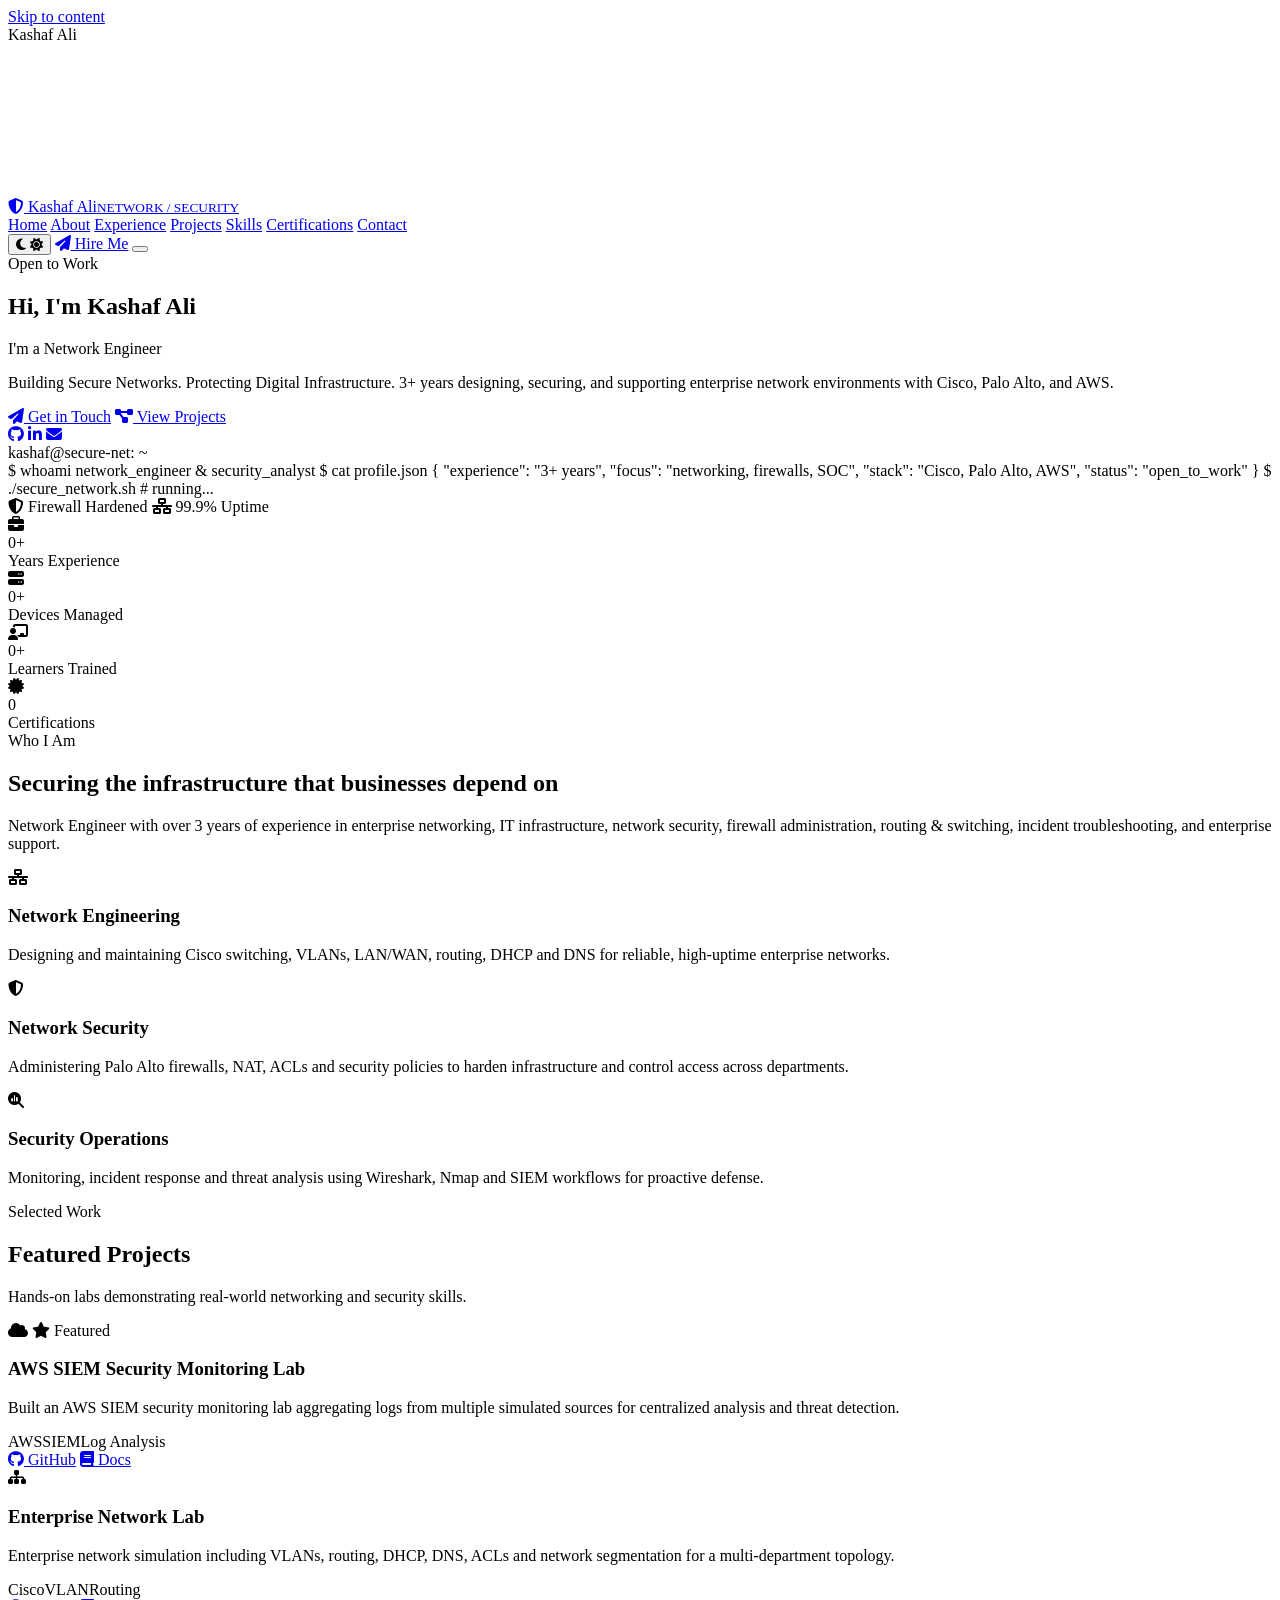
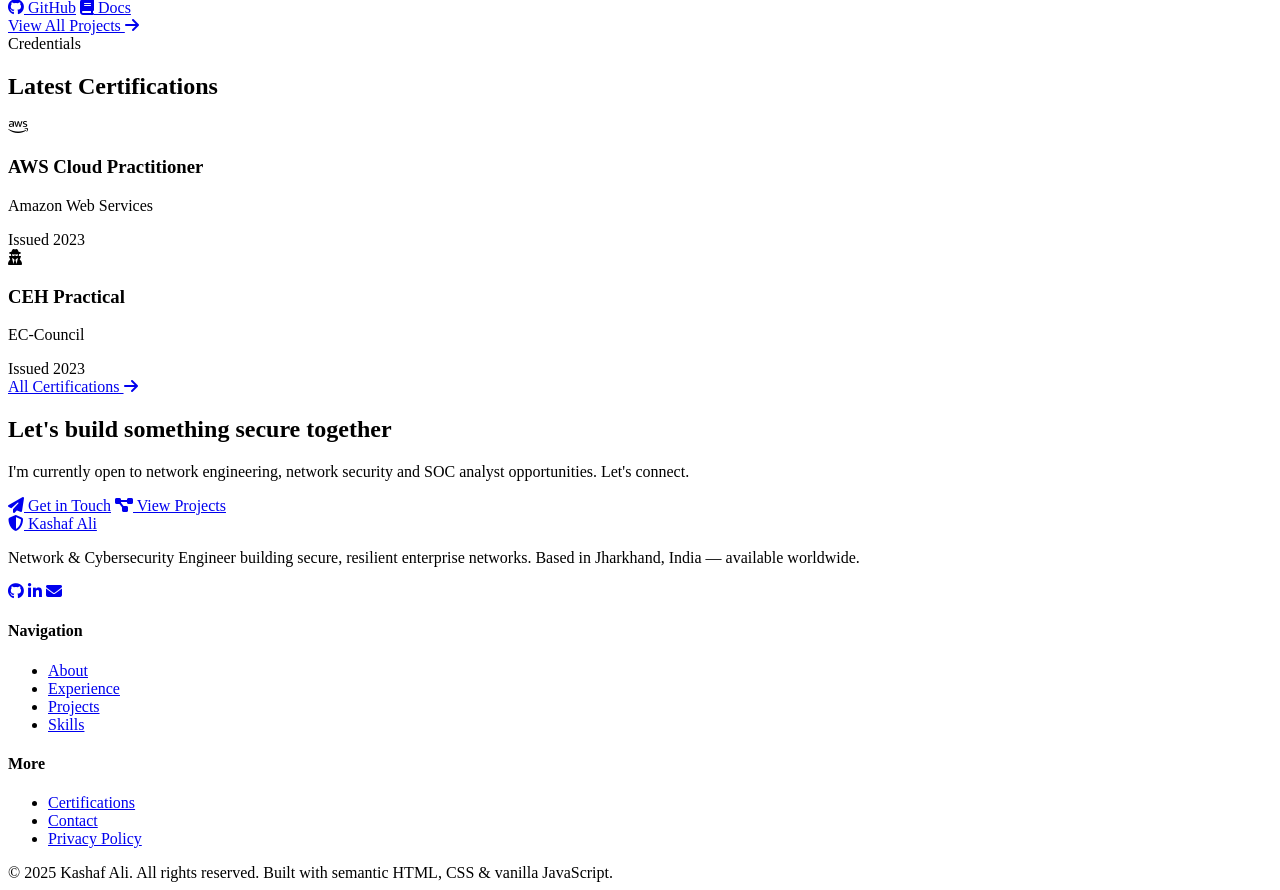
==== index.html @ b8bf10ea "Add files via upload" ====
<!DOCTYPE html>
<html lang="en" dir="ltr">
<head>
	<meta charset="UTF-8" />
	<meta name="viewport" content="width=device-width, initial-scale=1.0" />

	<!-- Primary meta -->
	<title>Kashaf Ali | Network &amp; Cybersecurity Engineer</title>
	<meta name="description" content="Kashaf Ali — Network Engineer and Cybersecurity Professional with 3+ years in enterprise networking, firewall administration, routing &amp; switching, and security operations. Open to work." />
	<meta name="keywords" content="Kashaf Ali, Network Engineer, Network Security Engineer, Cybersecurity, SOC Analyst, Cisco, Palo Alto, Firewall, Routing and Switching, VLAN, AWS, Portfolio" />
	<meta name="author" content="Kashaf Ali" />
	<meta name="robots" content="index, follow" />
	<meta name="theme-color" content="#08111f" />
	<link rel="canonical" href="https://f0rtysev3n.github.io/portfolio/index.html" />

	<!-- Open Graph -->
	<meta property="og:type" content="website" />
	<meta property="og:title" content="Kashaf Ali | Network &amp; Cybersecurity Engineer" />
	<meta property="og:description" content="Network Engineer &amp; Cybersecurity Professional — Building Secure Networks. Protecting Digital Infrastructure." />
	<meta property="og:url" content="https://f0rtysev3n.github.io/portfolio/" />
	<meta property="og:image" content="https://f0rtysev3n.github.io/portfolio/assets/images/og-cover.png" />
	<meta property="og:site_name" content="Kashaf Ali Portfolio" />

	<!-- Twitter -->
	<meta name="twitter:card" content="summary_large_image" />
	<meta name="twitter:title" content="Kashaf Ali | Network &amp; Cybersecurity Engineer" />
	<meta name="twitter:description" content="Network Engineer &amp; Cybersecurity Professional — Building Secure Networks. Protecting Digital Infrastructure." />
	<meta name="twitter:image" content="https://f0rtysev3n.github.io/portfolio/assets/images/og-cover.png" />

	<!-- Favicon -->
	<link rel="icon" type="image/svg+xml" href="assets/icons/favicon.svg" />

	<!-- Fonts -->
	<link rel="preconnect" href="https://fonts.googleapis.com" />
	<link rel="preconnect" href="https://fonts.gstatic.com" crossorigin />
	<link href="https://fonts.googleapis.com/css2?family=Poppins:wght@400;500;600;700&family=Inter:wght@400;500;600;700&family=JetBrains+Mono:wght@400;500&display=swap" rel="stylesheet" />

	<!-- Font Awesome icons -->
	<link rel="stylesheet" href="https://cdnjs.cloudflare.com/ajax/libs/font-awesome/6.5.2/css/all.min.css" integrity="sha512-SnH5WK+bZxgPHs44uWIX+LLJAJ9/2PkPKZ5QiAj6Ta86w+fsb2TkcmfRyVX3pBnMFcV7oQPJkl9QevSCWr3w==" crossorigin="anonymous" referrerpolicy="no-referrer" />

	<!-- Styles (variables first) -->
	<link rel="stylesheet" href="css/variables.css" />
	<link rel="stylesheet" href="css/style.css" />
	<link rel="stylesheet" href="css/animations.css" />
	<link rel="stylesheet" href="css/responsive.css" />

	<!-- Theme is applied early to avoid flash of incorrect theme -->
	<script src="js/theme.js"></script>

	<!-- Structured data -->
	<script type="application/ld+json">
	{
		"@context": "https://schema.org",
		"@type": "Person",
		"name": "Kashaf Ali",
		"jobTitle": "Network Engineer | Network Security | Cybersecurity Professional",
		"address": { "@type": "PostalAddress", "addressRegion": "Jharkhand", "addressCountry": "India" },
		"knowsAbout": ["Cisco", "Palo Alto Firewalls", "Routing and Switching", "Network Security", "AWS", "SOC"],
		"sameAs": ["https://github.com/f0rtysev3n", "https://www.linkedin.com/in/47Kashaf"]
	}
	</script>
</head>
<body>
	<a class="skip-link" href="#main">Skip to content</a>

	<!-- Loading animation -->
	<div class="loader" data-loader aria-hidden="true">
		<div class="loader__ring"></div>
		<span class="loader__brand">Kashaf Ali</span>
	</div>

	<!-- Background layers -->
	<canvas id="particles" aria-hidden="true"></canvas>
	<canvas id="cursor-trail" aria-hidden="true"></canvas>
	<div class="spotlight" data-spotlight aria-hidden="true"></div>

	<!-- Scroll progress -->
	<div class="scroll-progress" data-scroll-progress role="progressbar" aria-label="Page scroll progress"></div>

	<!-- ===================== NAV ===================== -->
	<header class="nav" data-nav>
		<div class="nav__inner">
			<a class="brand" href="index.html" aria-label="Kashaf Ali home">
				<span class="brand__mark"><i class="fa-solid fa-shield-halved"></i></span>
				<span>Kashaf Ali<small>NETWORK / SECURITY</small></span>
			</a>

			<nav class="nav__menu" data-nav-menu aria-label="Primary">
				<a class="nav__link" href="index.html">Home</a>
				<a class="nav__link" href="about.html">About</a>
				<a class="nav__link" href="experience.html">Experience</a>
				<a class="nav__link" href="projects.html">Projects</a>
				<a class="nav__link" href="skills.html">Skills</a>
				<a class="nav__link" href="certifications.html">Certifications</a>
				<a class="nav__link" href="contact.html">Contact</a>
			</nav>

			<div class="nav__actions">
				<button class="theme-toggle" data-theme-toggle type="button" aria-label="Toggle color theme">
					<i class="fa-solid fa-moon icon-moon" aria-hidden="true"></i>
					<i class="fa-solid fa-sun icon-sun" aria-hidden="true"></i>
				</button>
				<a class="btn btn--primary btn--sm" href="contact.html"><i class="fa-solid fa-paper-plane"></i> Hire Me</a>
				<button class="nav__toggle" data-nav-toggle type="button" aria-label="Open menu" aria-expanded="false" aria-controls="primary-menu">
					<span></span><span></span><span></span>
				</button>
			</div>
		</div>
	</header>

	<main id="main">
		<!-- ===================== HERO ===================== -->
		<section class="hero">
			<div class="container hero__grid">
				<div class="hero__content" data-reveal="right">
					<span class="status-pill"><span class="status-pill__dot"></span> Open to Work</span>
					<h1 class="hero__title">Hi, I'm <span class="gradient-text">Kashaf Ali</span></h1>
					<p class="hero__role">I'm a <span class="typed-text" data-words='["Network Engineer","Cybersecurity Professional","SOC Analyst","Network Security Engineer"]'>Network Engineer</span><span class="typed-cursor" aria-hidden="true"></span></p>
					<p class="hero__tagline">Building Secure Networks. Protecting Digital Infrastructure. 3+ years designing, securing, and supporting enterprise network environments with Cisco, Palo Alto, and AWS.</p>

					<div class="hero__cta">
						<a class="btn btn--primary btn--lg" href="contact.html"><i class="fa-solid fa-paper-plane"></i> Get in Touch</a>
						<a class="btn btn--secondary btn--lg" href="projects.html"><i class="fa-solid fa-diagram-project"></i> View Projects</a>
					</div>

					<div class="hero__socials">
						<a class="social-btn" href="https://github.com/f0rtysev3n" target="_blank" rel="noopener" aria-label="GitHub"><i class="fa-brands fa-github"></i></a>
						<a class="social-btn" href="https://www.linkedin.com/in/47Kashaf" target="_blank" rel="noopener" aria-label="LinkedIn"><i class="fa-brands fa-linkedin-in"></i></a>
						<a class="social-btn" href="mailto:K4shafali@gmail.com" aria-label="Email"><i class="fa-solid fa-envelope"></i></a>
					</div>
				</div>

				<div class="hero__visual" data-reveal="left" data-delay="2">
					<div class="terminal">
						<div class="terminal__bar">
							<span class="terminal__dot terminal__dot--r"></span>
							<span class="terminal__dot terminal__dot--y"></span>
							<span class="terminal__dot terminal__dot--g"></span>
							<span class="terminal__title">kashaf@secure-net: ~</span>
						</div>
						<div class="terminal__body">
							<span class="ln"><span class="t-prompt">$</span> <span class="t-cmd">whoami</span></span>
							<span class="ln">network_engineer &amp; security_analyst</span>
							<span class="ln"><span class="t-prompt">$</span> <span class="t-cmd">cat profile.json</span></span>
							<span class="ln">{</span>
							<span class="ln">  <span class="t-key">"experience"</span>: <span class="t-str">"3+ years"</span>,</span>
							<span class="ln">  <span class="t-key">"focus"</span>: <span class="t-str">"networking, firewalls, SOC"</span>,</span>
							<span class="ln">  <span class="t-key">"stack"</span>: <span class="t-str">"Cisco, Palo Alto, AWS"</span>,</span>
							<span class="ln">  <span class="t-key">"status"</span>: <span class="t-str">"open_to_work"</span></span>
							<span class="ln">}</span>
							<span class="ln"><span class="t-prompt">$</span> <span class="t-cmd">./secure_network.sh</span> <span class="t-com"># running...</span></span>
						</div>
					</div>
					<span class="hero__chip hero__chip--1"><i class="fa-solid fa-shield-halved"></i> Firewall Hardened</span>
					<span class="hero__chip hero__chip--2"><i class="fa-solid fa-network-wired"></i> 99.9% Uptime</span>
				</div>
			</div>
		</section>

		<!-- ===================== STATS ===================== -->
		<section class="section section--tight">
			<div class="container">
				<div class="stat-grid">
					<div class="stat-card glass" data-reveal data-delay="1">
						<div class="stat-card__icon"><i class="fa-solid fa-briefcase"></i></div>
						<div class="stat-card__value"><span data-counter data-target="3">0</span><span class="suffix">+</span></div>
						<div class="stat-card__label">Years Experience</div>
					</div>
					<div class="stat-card glass" data-reveal data-delay="2">
						<div class="stat-card__icon"><i class="fa-solid fa-server"></i></div>
						<div class="stat-card__value"><span data-counter data-target="50">0</span><span class="suffix">+</span></div>
						<div class="stat-card__label">Devices Managed</div>
					</div>
					<div class="stat-card glass" data-reveal data-delay="3">
						<div class="stat-card__icon"><i class="fa-solid fa-chalkboard-user"></i></div>
						<div class="stat-card__value"><span data-counter data-target="80">0</span><span class="suffix">+</span></div>
						<div class="stat-card__label">Learners Trained</div>
					</div>
					<div class="stat-card glass" data-reveal data-delay="4">
						<div class="stat-card__icon"><i class="fa-solid fa-certificate"></i></div>
						<div class="stat-card__value"><span data-counter data-target="2">0</span></div>
						<div class="stat-card__label">Certifications</div>
					</div>
				</div>
			</div>
		</section>

		<!-- ===================== INTRO ===================== -->
		<section class="section">
			<div class="container">
				<div class="section-head section-head--center" data-reveal>
					<span class="eyebrow">Who I Am</span>
					<h2 class="section-title">Securing the infrastructure that businesses <span class="gradient-text">depend on</span></h2>
					<p class="section-subtitle">Network Engineer with over 3 years of experience in enterprise networking, IT infrastructure, network security, firewall administration, routing &amp; switching, incident troubleshooting, and enterprise support.</p>
				</div>
				<div class="grid grid--3">
					<article class="feature-card glass" data-reveal data-delay="1">
						<div class="feature-card__icon"><i class="fa-solid fa-network-wired"></i></div>
						<h3 class="feature-card__title">Network Engineering</h3>
						<p class="feature-card__text">Designing and maintaining Cisco switching, VLANs, LAN/WAN, routing, DHCP and DNS for reliable, high-uptime enterprise networks.</p>
					</article>
					<article class="feature-card glass" data-reveal data-delay="2">
						<div class="feature-card__icon"><i class="fa-solid fa-shield-halved"></i></div>
						<h3 class="feature-card__title">Network Security</h3>
						<p class="feature-card__text">Administering Palo Alto firewalls, NAT, ACLs and security policies to harden infrastructure and control access across departments.</p>
					</article>
					<article class="feature-card glass" data-reveal data-delay="3">
						<div class="feature-card__icon"><i class="fa-solid fa-magnifying-glass-chart"></i></div>
						<h3 class="feature-card__title">Security Operations</h3>
						<p class="feature-card__text">Monitoring, incident response and threat analysis using Wireshark, Nmap and SIEM workflows for proactive defense.</p>
					</article>
				</div>
			</div>
		</section>

		<!-- ===================== FEATURED PROJECTS ===================== -->
		<section class="section">
			<div class="container">
				<div class="section-head" data-reveal>
					<span class="eyebrow">Selected Work</span>
					<h2 class="section-title">Featured Projects</h2>
					<p class="section-subtitle">Hands-on labs demonstrating real-world networking and security skills.</p>
				</div>
				<div class="grid grid--2">
					<article class="project-card glass" data-reveal data-delay="1">
						<div class="project-card__media">
							<i class="fa-solid fa-cloud"></i>
							<span class="badge badge--success badge-float"><i class="fa-solid fa-star"></i> Featured</span>
						</div>
						<div class="project-card__body">
							<h3 class="project-card__title">AWS SIEM Security Monitoring Lab</h3>
							<p class="project-card__desc">Built an AWS SIEM security monitoring lab aggregating logs from multiple simulated sources for centralized analysis and threat detection.</p>
							<div class="tag-row"><span class="tag">AWS</span><span class="tag">SIEM</span><span class="tag">Log Analysis</span></div>
							<div class="project-card__actions">
								<a class="btn btn--secondary btn--sm" href="https://github.com/f0rtysev3n" target="_blank" rel="noopener"><i class="fa-brands fa-github"></i> GitHub</a>
								<a class="btn btn--ghost btn--sm" href="projects.html"><i class="fa-solid fa-book"></i> Docs</a>
							</div>
						</div>
					</article>
					<article class="project-card glass" data-reveal data-delay="2">
						<div class="project-card__media"><i class="fa-solid fa-sitemap"></i></div>
						<div class="project-card__body">
							<h3 class="project-card__title">Enterprise Network Lab</h3>
							<p class="project-card__desc">Enterprise network simulation including VLANs, routing, DHCP, DNS, ACLs and network segmentation for a multi-department topology.</p>
							<div class="tag-row"><span class="tag">Cisco</span><span class="tag">VLAN</span><span class="tag">Routing</span></div>
							<div class="project-card__actions">
								<a class="btn btn--secondary btn--sm" href="https://github.com/f0rtysev3n" target="_blank" rel="noopener"><i class="fa-brands fa-github"></i> GitHub</a>
								<a class="btn btn--ghost btn--sm" href="projects.html"><i class="fa-solid fa-book"></i> Docs</a>
							</div>
						</div>
					</article>
				</div>
				<div class="center-actions mt-xl" data-reveal>
					<a class="btn btn--secondary" href="projects.html">View All Projects <i class="fa-solid fa-arrow-right"></i></a>
				</div>
			</div>
		</section>

		<!-- ===================== LATEST CERTIFICATIONS ===================== -->
		<section class="section">
			<div class="container">
				<div class="section-head section-head--center" data-reveal>
					<span class="eyebrow">Credentials</span>
					<h2 class="section-title">Latest Certifications</h2>
				</div>
				<div class="grid grid--2">
					<article class="cert-card glass" data-reveal data-delay="1">
						<div class="cert-card__badge"><i class="fa-brands fa-aws"></i></div>
						<h3 class="cert-card__title">AWS Cloud Practitioner</h3>
						<p class="cert-card__issuer">Amazon Web Services</p>
						<span class="cert-card__date">Issued 2023</span>
					</article>
					<article class="cert-card glass" data-reveal data-delay="2">
						<div class="cert-card__badge"><i class="fa-solid fa-user-secret"></i></div>
						<h3 class="cert-card__title">CEH Practical</h3>
						<p class="cert-card__issuer">EC-Council</p>
						<span class="cert-card__date">Issued 2023</span>
					</article>
				</div>
				<div class="center-actions mt-xl" data-reveal>
					<a class="btn btn--secondary" href="certifications.html">All Certifications <i class="fa-solid fa-arrow-right"></i></a>
				</div>
			</div>
		</section>

		<!-- ===================== CONTACT PREVIEW ===================== -->
		<section class="section">
			<div class="container">
				<div class="cta-band" data-reveal>
					<h2>Let's build something <span class="gradient-text">secure</span> together</h2>
					<p>I'm currently open to network engineering, network security and SOC analyst opportunities. Let's connect.</p>
					<div class="cta-band__actions">
						<a class="btn btn--primary btn--lg" href="contact.html"><i class="fa-solid fa-paper-plane"></i> Get in Touch</a>
						<a class="btn btn--secondary btn--lg" href="projects.html"><i class="fa-solid fa-diagram-project"></i> View Projects</a>
					</div>
				</div>
			</div>
		</section>
	</main>

	<!-- ===================== FOOTER ===================== -->
	<footer class="footer">
		<div class="container">
			<div class="footer__grid">
				<div class="footer__brand">
					<a class="brand" href="index.html">
						<span class="brand__mark"><i class="fa-solid fa-shield-halved"></i></span>
						<span>Kashaf Ali</span>
					</a>
					<p>Network &amp; Cybersecurity Engineer building secure, resilient enterprise networks. Based in Jharkhand, India — available worldwide.</p>
					<div class="footer__socials">
						<a class="social-btn" href="https://github.com/f0rtysev3n" target="_blank" rel="noopener" aria-label="GitHub"><i class="fa-brands fa-github"></i></a>
						<a class="social-btn" href="https://www.linkedin.com/in/47Kashaf" target="_blank" rel="noopener" aria-label="LinkedIn"><i class="fa-brands fa-linkedin-in"></i></a>
						<a class="social-btn" href="mailto:K4shafali@gmail.com" aria-label="Email"><i class="fa-solid fa-envelope"></i></a>
					</div>
				</div>
				<div class="footer__col">
					<h4>Navigation</h4>
					<ul>
						<li><a href="about.html">About</a></li>
						<li><a href="experience.html">Experience</a></li>
						<li><a href="projects.html">Projects</a></li>
						<li><a href="skills.html">Skills</a></li>
					</ul>
				</div>
				<div class="footer__col">
					<h4>More</h4>
					<ul>
						<li><a href="certifications.html">Certifications</a></li>
						<li><a href="contact.html">Contact</a></li>
						<li><a href="privacy.html">Privacy Policy</a></li>
						
					</ul>
				</div>
			</div>
			<div class="footer__bottom">
				<span>&copy; <span data-year>2025</span> Kashaf Ali. All rights reserved.</span>
				<span>Built with semantic HTML, CSS &amp; vanilla JavaScript.</span>
			</div>
		</div>
	</footer>

	<!-- Scripts (deferred for performance) -->
	<script src="js/particles.js" defer></script>
	<script src="js/cursor-trail.js" defer></script>
	<script src="js/typing.js" defer></script>
	<script src="js/counter.js" defer></script>
	<script src="js/scroll.js" defer></script>
	<script src="js/script.js" defer></script>
</body>
</html>
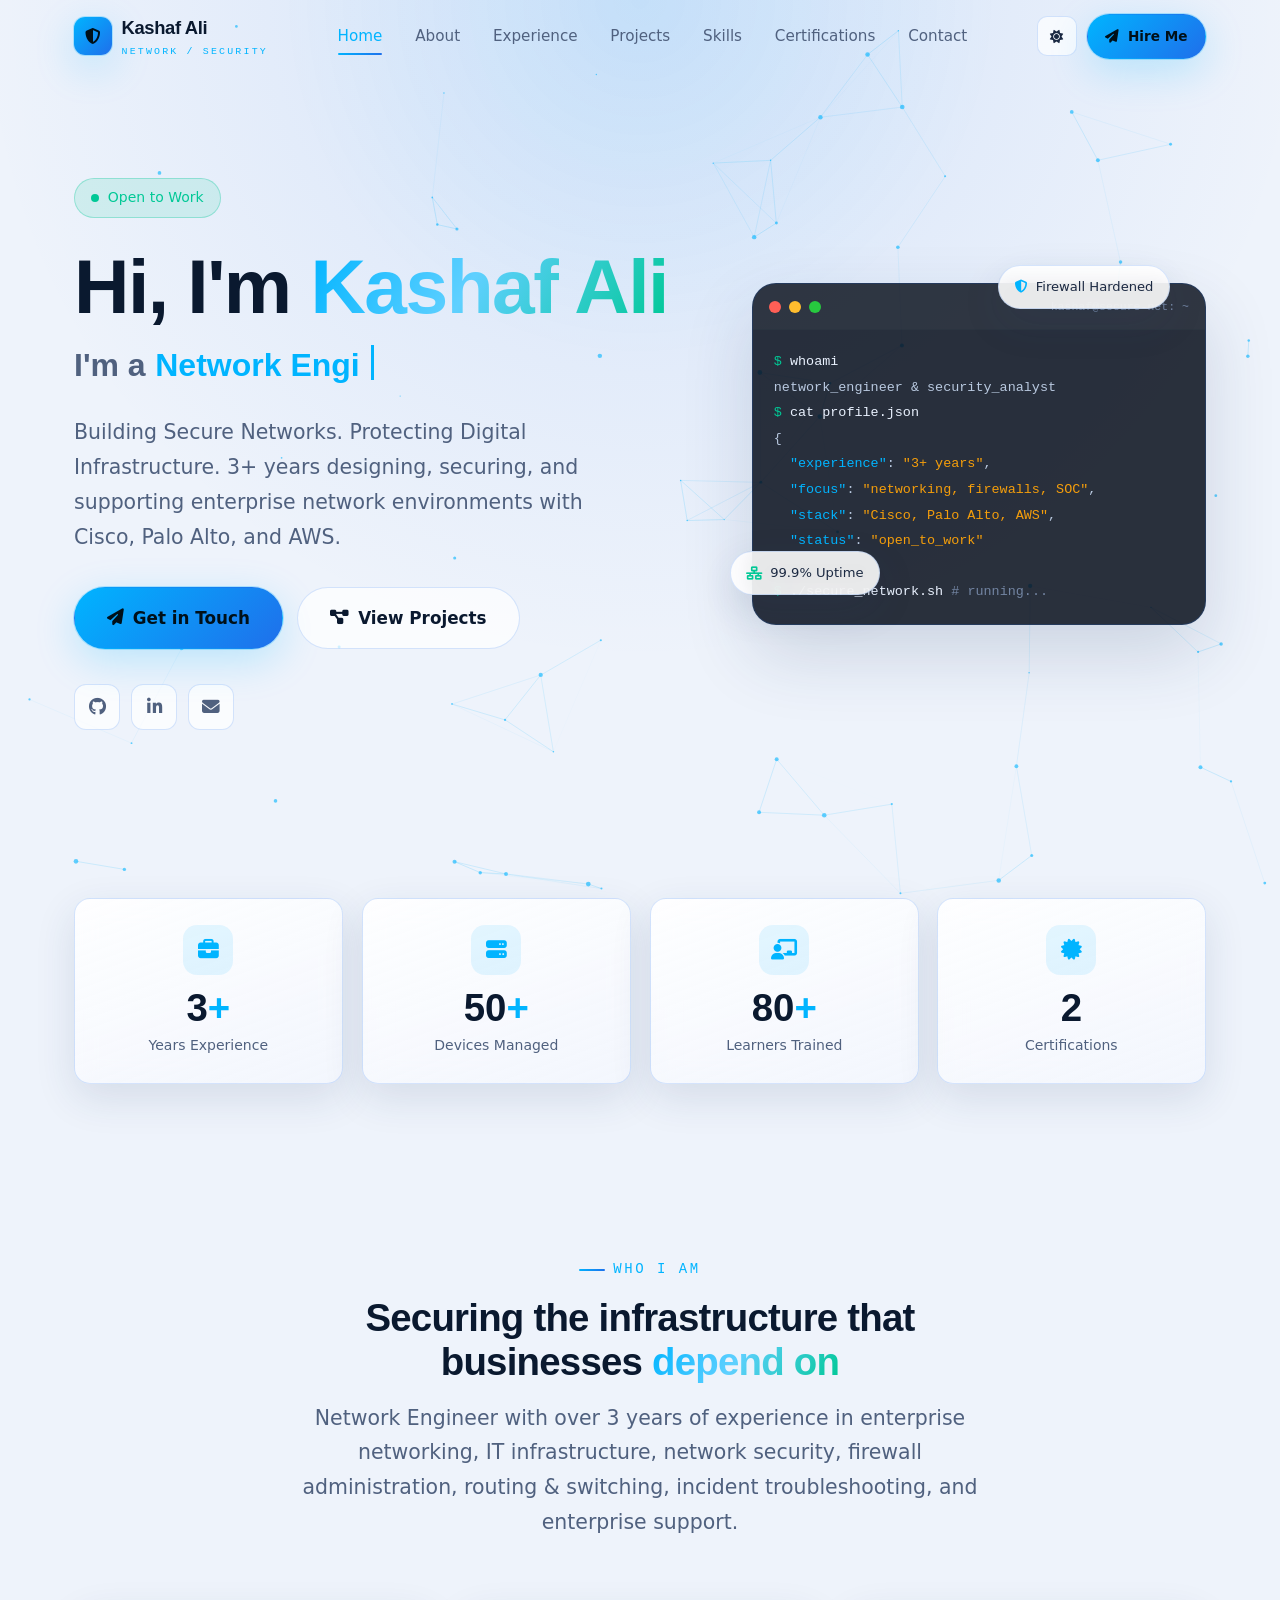
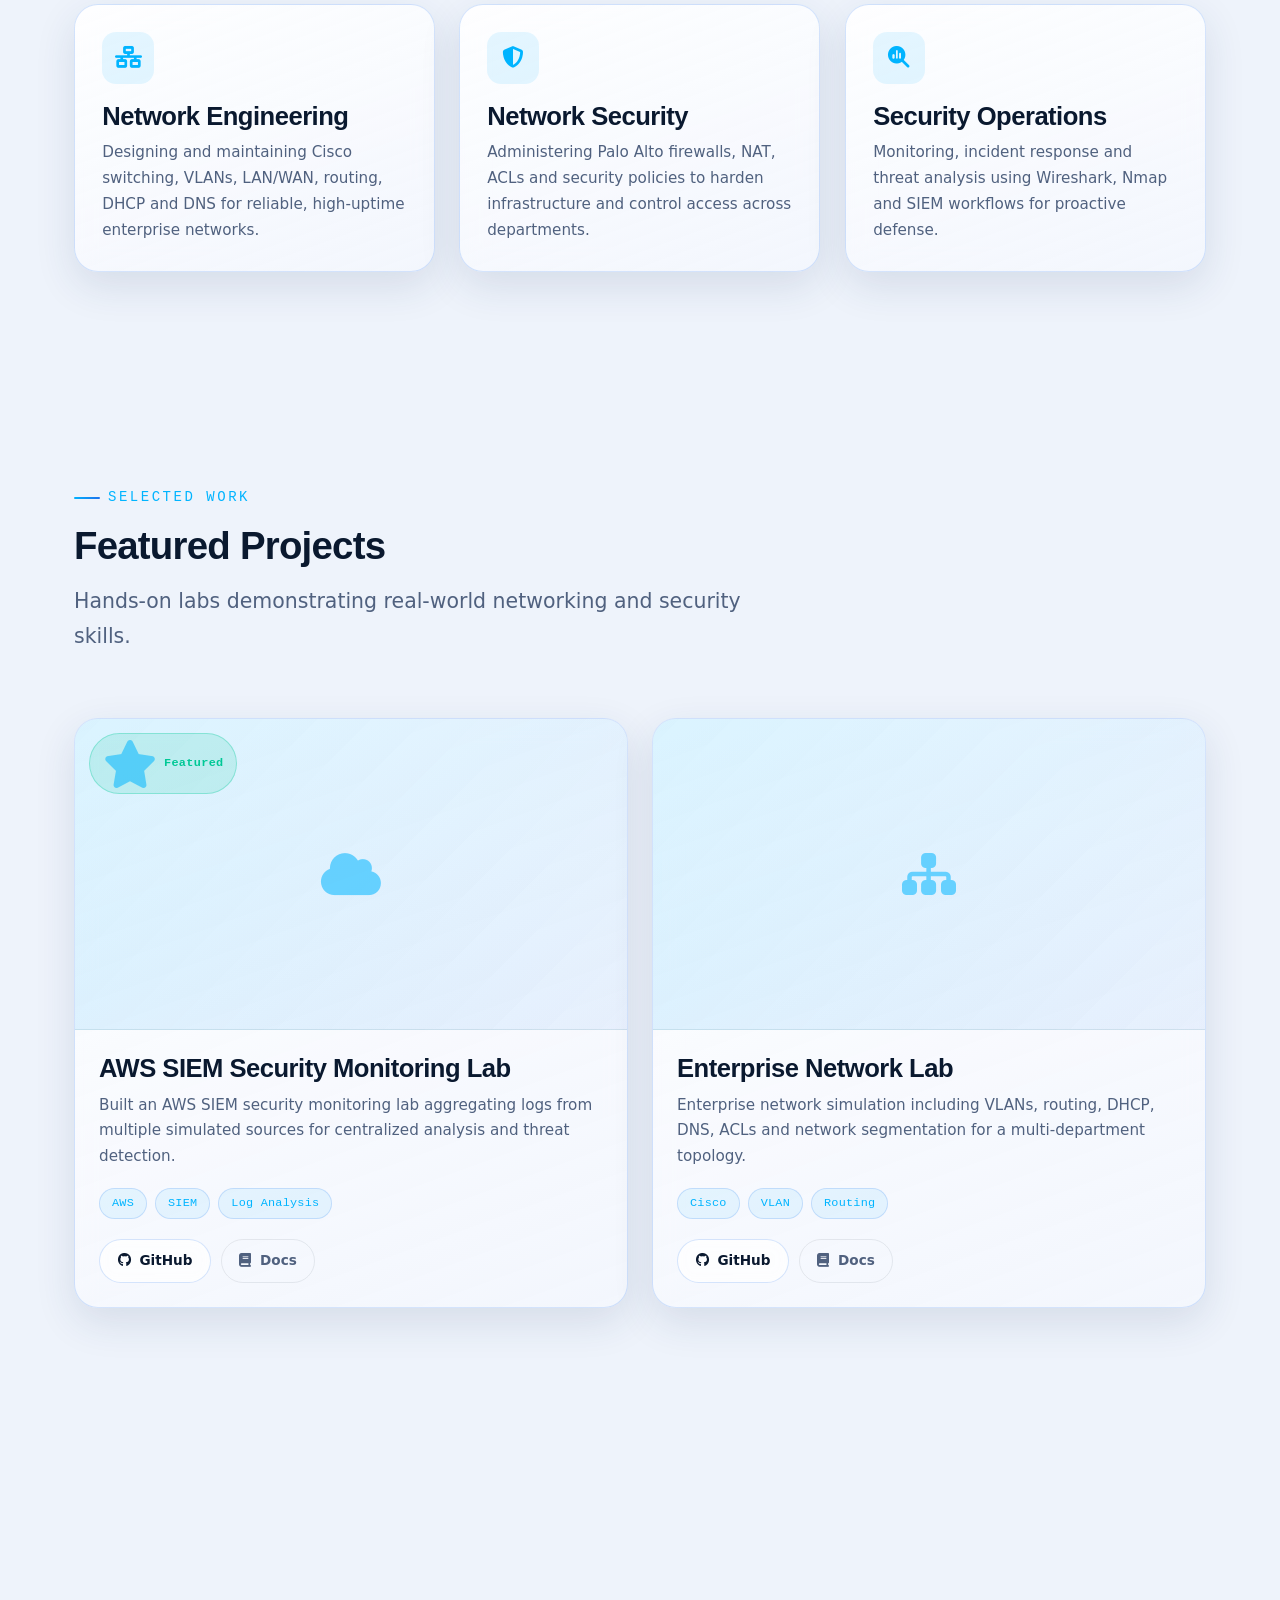
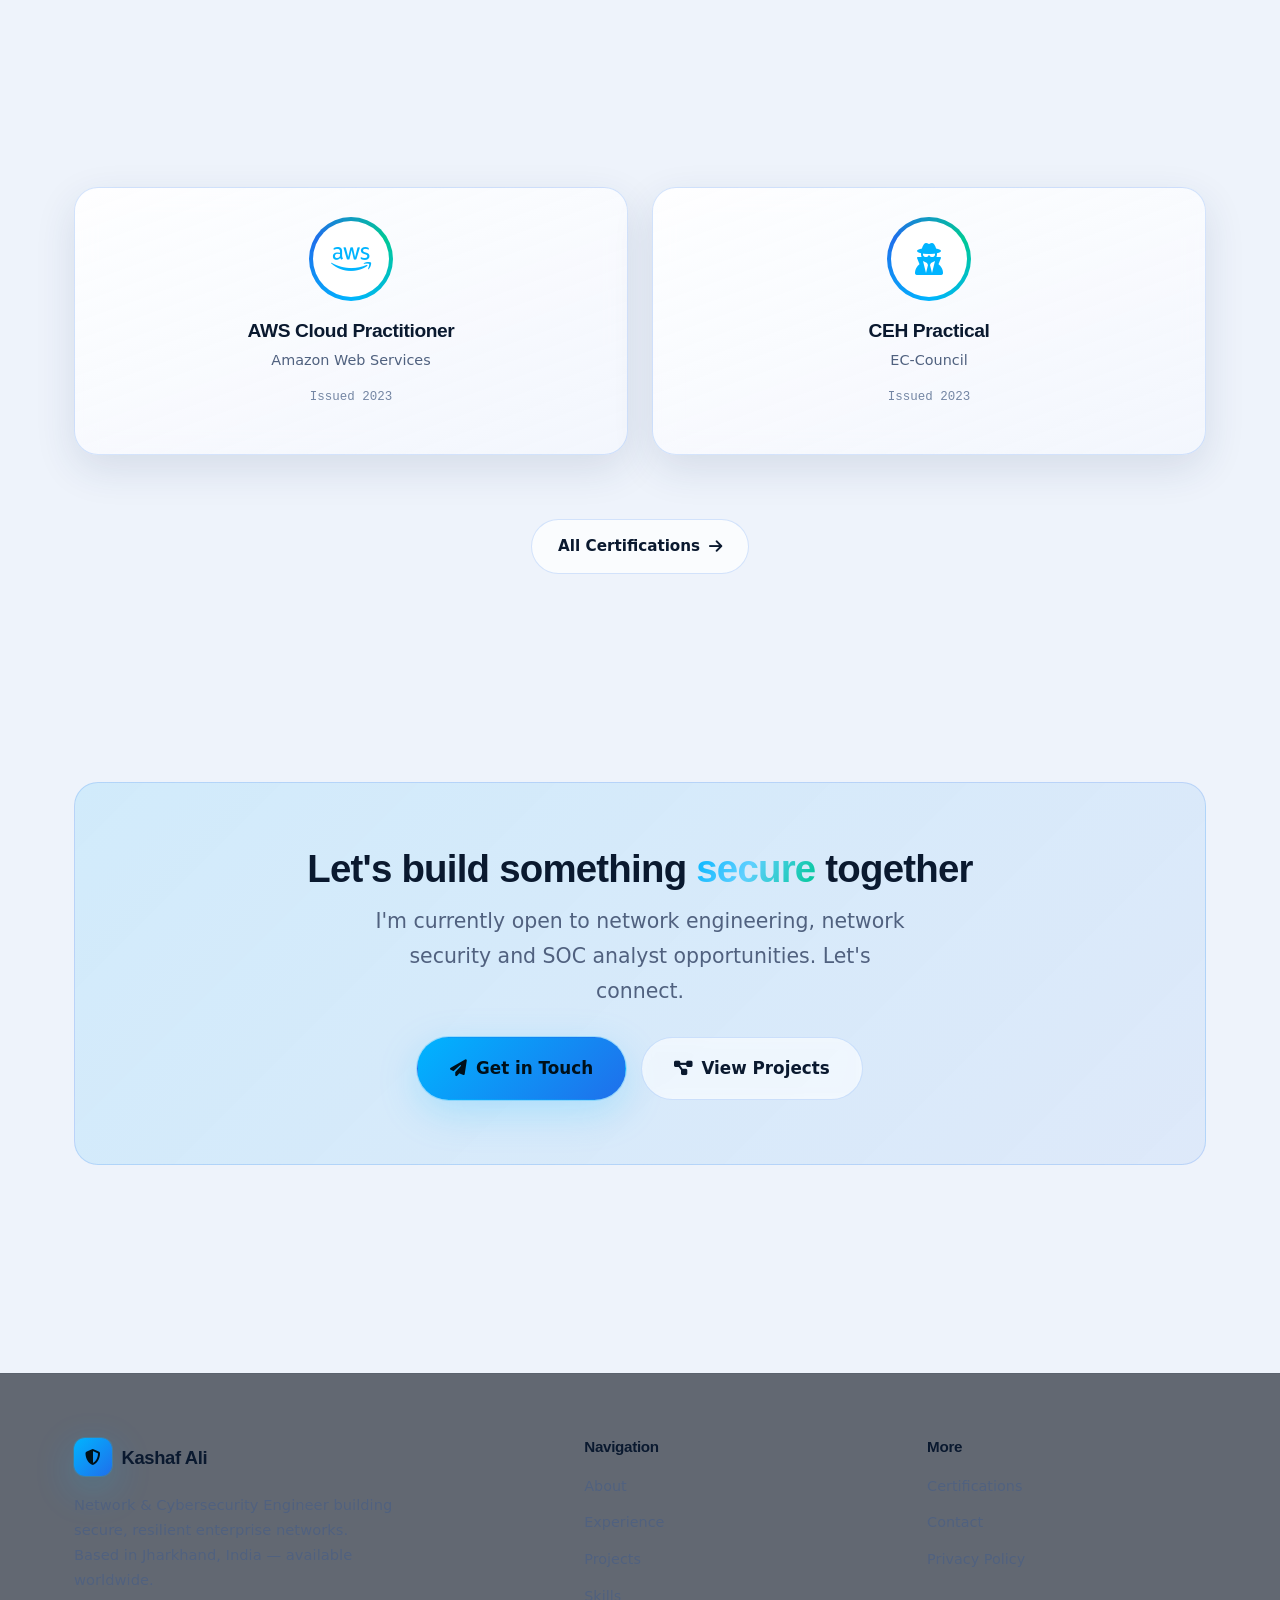
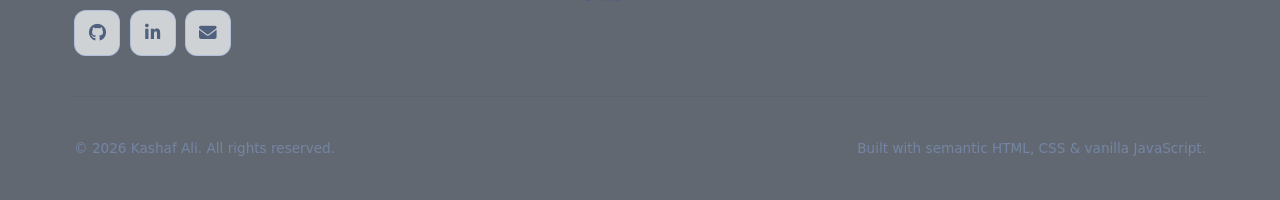
==== commit 44339094: "Add files via upload" ====
--- a/index.html
+++ b/index.html
@@ -36,7 +36,7 @@
 	<link href="https://fonts.googleapis.com/css2?family=Poppins:wght@400;500;600;700&family=Inter:wght@400;500;600;700&family=JetBrains+Mono:wght@400;500&display=swap" rel="stylesheet" />
 
 	<!-- Font Awesome icons -->
-	<link rel="stylesheet" href="https://cdnjs.cloudflare.com/ajax/libs/font-awesome/6.5.2/css/all.min.css" integrity="sha512-SnH5WK+bZxgPHs44uWIX+LLJAJ9/2PkPKZ5QiAj6Ta86w+fsb2TkcmfRyVX3pBnMFcV7oQPJkl9QevSCWr3w==" crossorigin="anonymous" referrerpolicy="no-referrer" />
+	<link rel="stylesheet" href="https://cdnjs.cloudflare.com/ajax/libs/font-awesome/6.5.2/css/all.min.css" referrerpolicy="no-referrer" />
 
 	<!-- Styles (variables first) -->
 	<link rel="stylesheet" href="css/variables.css" />
--- a/css/variables.css
+++ b/css/variables.css
@@ -0,0 +1,114 @@
+/* ============================================================
+   variables.css
+   Global design tokens: colors, typography, spacing, radius,
+   shadows, transitions and layout sizing.
+   Single source of truth for the whole portfolio theme.
+   ============================================================ */
+
+:root {
+	/* ---------- Brand color palette ---------- */
+	--color-bg: #08111f;
+	--color-bg-alt: #0a192f;
+	--color-surface: #0d1f38;
+	--color-surface-2: #112743;
+	--color-accent: #00b4ff;
+	--color-accent-2: #1f6feb;
+	--color-success: #00c896;
+	--color-warning: #f59e0b;
+	--color-danger: #ff5d6c;
+
+	/* ---------- Text colors ---------- */
+	--color-text: #e6f1ff;
+	--color-heading: #ffffff;
+	--color-muted: #8da2c0;
+	--color-faint: #5f739a;
+
+	/* ---------- Glass / borders ---------- */
+	--glass-bg: rgba(17, 39, 67, 0.55);
+	--glass-bg-strong: rgba(17, 39, 67, 0.78);
+	--glass-border: rgba(0, 180, 255, 0.16);
+	--glass-border-strong: rgba(0, 180, 255, 0.4);
+	--hairline: rgba(255, 255, 255, 0.07);
+
+	/* ---------- Gradients ---------- */
+	--gradient-accent: linear-gradient(135deg, #00b4ff 0%, #1f6feb 100%);
+	--gradient-text: linear-gradient(120deg, #00b4ff 0%, #5fd0ff 45%, #00c896 100%);
+	--gradient-surface: linear-gradient(160deg, rgba(17, 39, 67, 0.85), rgba(10, 25, 47, 0.65));
+	--gradient-glow: radial-gradient(circle at 50% 0%, rgba(0, 180, 255, 0.18), transparent 60%);
+
+	/* ---------- Typography ---------- */
+	--font-heading: "Poppins", "Segoe UI", sans-serif;
+	--font-body: "Inter", "Segoe UI", system-ui, sans-serif;
+	--font-mono: "JetBrains Mono", "Fira Code", ui-monospace, monospace;
+
+	--fw-regular: 400;
+	--fw-medium: 500;
+	--fw-semibold: 600;
+	--fw-bold: 700;
+
+	/* Fluid type scale */
+	--fs-hero: clamp(2.75rem, 6vw, 5rem);
+	--fs-h1: clamp(2.25rem, 4.5vw, 3.5rem);
+	--fs-h2: clamp(1.75rem, 3vw, 2.5rem);
+	--fs-h3: clamp(1.25rem, 2vw, 1.6rem);
+	--fs-lead: clamp(1.05rem, 1.6vw, 1.3rem);
+	--fs-body: 1rem;
+	--fs-small: 0.875rem;
+
+	/* ---------- Spacing scale ---------- */
+	--space-xs: 0.5rem;
+	--space-sm: 0.875rem;
+	--space-md: 1.5rem;
+	--space-lg: 2.5rem;
+	--space-xl: 4rem;
+	--space-2xl: 6.5rem;
+
+	/* ---------- Radius ---------- */
+	--radius-sm: 10px;
+	--radius-md: 16px;
+	--radius-lg: 24px;
+	--radius-pill: 999px;
+
+	/* ---------- Shadows / glow ---------- */
+	--shadow-sm: 0 4px 16px rgba(2, 8, 20, 0.35);
+	--shadow-md: 0 14px 40px rgba(2, 8, 20, 0.45);
+	--shadow-lg: 0 30px 70px rgba(2, 8, 20, 0.55);
+	--glow-accent: 0 0 0 1px rgba(0, 180, 255, 0.25), 0 12px 40px rgba(0, 180, 255, 0.22);
+	--glow-soft: 0 0 30px rgba(0, 180, 255, 0.15);
+
+	/* ---------- Motion ---------- */
+	--ease: cubic-bezier(0.22, 1, 0.36, 1);
+	--ease-out: cubic-bezier(0.16, 1, 0.3, 1);
+	--t-fast: 0.18s;
+	--t-base: 0.3s;
+	--t-slow: 0.6s;
+
+	/* ---------- Layout ---------- */
+	--container: 1180px;
+	--container-narrow: 820px;
+	--nav-height: 74px;
+	--z-nav: 1000;
+	--z-overlay: 1100;
+	--z-loader: 2000;
+}
+
+/* Light theme overrides (toggled via [data-theme="light"] on <html>) */
+[data-theme="light"] {
+	--color-bg: #eef3fb;
+	--color-bg-alt: #ffffff;
+	--color-surface: #ffffff;
+	--color-surface-2: #f4f7fd;
+	--color-text: #1b2942;
+	--color-heading: #0a192f;
+	--color-muted: #50617f;
+	--color-faint: #7385a3;
+	--glass-bg: rgba(255, 255, 255, 0.7);
+	--glass-bg-strong: rgba(255, 255, 255, 0.9);
+	--glass-border: rgba(31, 111, 235, 0.18);
+	--glass-border-strong: rgba(31, 111, 235, 0.4);
+	--hairline: rgba(10, 25, 47, 0.08);
+	--gradient-surface: linear-gradient(160deg, rgba(255, 255, 255, 0.9), rgba(244, 247, 253, 0.8));
+	--gradient-glow: radial-gradient(circle at 50% 0%, rgba(31, 111, 235, 0.12), transparent 60%);
+	--shadow-md: 0 14px 40px rgba(31, 56, 100, 0.12);
+	--shadow-lg: 0 30px 70px rgba(31, 56, 100, 0.16);
+}
--- a/css/style.css
+++ b/css/style.css
@@ -0,0 +1,1239 @@
+/* ============================================================
+   style.css
+   Core layout & component styling for the portfolio.
+   Depends on variables.css (load it first).
+   Sections: reset > base > layout > nav > buttons > hero >
+   sections > cards > timeline > skills > certs > contact >
+   footer > misc.
+   ============================================================ */
+
+/* ---------------- Reset & base ---------------- */
+*,
+*::before,
+*::after {
+	box-sizing: border-box;
+	margin: 0;
+	padding: 0;
+}
+
+html {
+	scroll-behavior: smooth;
+	scroll-padding-top: var(--nav-height);
+	-webkit-text-size-adjust: 100%;
+}
+
+body {
+	font-family: var(--font-body);
+	font-size: var(--fs-body);
+	font-weight: var(--fw-regular);
+	line-height: 1.7;
+	color: var(--color-text);
+	background-color: var(--color-bg);
+	background-image: var(--gradient-glow);
+	background-repeat: no-repeat;
+	background-attachment: fixed;
+	overflow-x: hidden;
+	-webkit-font-smoothing: antialiased;
+	text-rendering: optimizeLegibility;
+	transition: background-color var(--t-base) var(--ease), color var(--t-base) var(--ease);
+}
+
+h1, h2, h3, h4, h5, h6 {
+	font-family: var(--font-heading);
+	color: var(--color-heading);
+	line-height: 1.15;
+	font-weight: var(--fw-bold);
+	letter-spacing: -0.02em;
+}
+
+p {
+	color: var(--color-text);
+}
+
+a {
+	color: var(--color-accent);
+	text-decoration: none;
+	transition: color var(--t-fast) var(--ease);
+}
+
+a:hover {
+	color: #5fd0ff;
+}
+
+img {
+	max-width: 100%;
+	display: block;
+}
+
+ul {
+	list-style: none;
+}
+
+:focus-visible {
+	outline: 2px solid var(--color-accent);
+	outline-offset: 3px;
+	border-radius: 4px;
+}
+
+::selection {
+	background: rgba(0, 180, 255, 0.3);
+	color: #fff;
+}
+
+/* Custom scrollbar */
+::-webkit-scrollbar {
+	width: 10px;
+}
+::-webkit-scrollbar-track {
+	background: var(--color-bg-alt);
+}
+::-webkit-scrollbar-thumb {
+	background: linear-gradient(var(--color-accent), var(--color-accent-2));
+	border-radius: 10px;
+}
+
+/* Skip link for keyboard users */
+.skip-link {
+	position: absolute;
+	left: -999px;
+	top: 0;
+	z-index: var(--z-loader);
+	background: var(--color-accent);
+	color: #001019;
+	padding: 0.7rem 1.2rem;
+	border-radius: 0 0 var(--radius-sm) 0;
+	font-weight: var(--fw-semibold);
+}
+.skip-link:focus {
+	left: 0;
+}
+
+/* ---------------- Layout helpers ---------------- */
+.container {
+	width: 100%;
+	max-width: var(--container);
+	margin-inline: auto;
+	padding-inline: 1.5rem;
+}
+
+.section {
+	padding-block: var(--space-2xl);
+	position: relative;
+}
+
+.section--tight {
+	padding-block: var(--space-xl);
+}
+
+.section-head {
+	max-width: 680px;
+	margin-bottom: var(--space-xl);
+}
+
+.section-head--center {
+	margin-inline: auto;
+	text-align: center;
+}
+
+.eyebrow {
+	display: inline-flex;
+	align-items: center;
+	gap: 0.5rem;
+	font-family: var(--font-mono);
+	font-size: var(--fs-small);
+	letter-spacing: 0.18em;
+	text-transform: uppercase;
+	color: var(--color-accent);
+	margin-bottom: 0.9rem;
+}
+.eyebrow::before {
+	content: "";
+	width: 26px;
+	height: 2px;
+	background: var(--gradient-accent);
+	border-radius: 2px;
+}
+.section-head--center .eyebrow {
+	justify-content: center;
+}
+
+.section-title {
+	font-size: var(--fs-h2);
+	margin-bottom: 1rem;
+}
+
+.section-subtitle {
+	color: var(--color-muted);
+	font-size: var(--fs-lead);
+}
+
+.gradient-text {
+	background: var(--gradient-text);
+	-webkit-background-clip: text;
+	background-clip: text;
+	-webkit-text-fill-color: transparent;
+	color: transparent;
+}
+
+.text-muted { color: var(--color-muted); }
+.text-center { text-align: center; }
+
+/* ---------------- Loader ---------------- */
+.loader {
+	position: fixed;
+	inset: 0;
+	z-index: var(--z-loader);
+	display: grid;
+	place-items: center;
+	background: var(--color-bg);
+	transition: opacity 0.5s var(--ease), visibility 0.5s var(--ease);
+}
+.loader.is-hidden {
+	opacity: 0;
+	visibility: hidden;
+}
+.loader__ring {
+	width: 64px;
+	height: 64px;
+	border-radius: 50%;
+	border: 3px solid rgba(0, 180, 255, 0.15);
+	border-top-color: var(--color-accent);
+	animation: spin 0.9s linear infinite;
+}
+.loader__brand {
+	position: absolute;
+	margin-top: 110px;
+	font-family: var(--font-mono);
+	font-size: 0.85rem;
+	letter-spacing: 0.3em;
+	color: var(--color-muted);
+	text-transform: uppercase;
+}
+
+/* ---------------- Scroll progress ---------------- */
+.scroll-progress {
+	position: fixed;
+	top: 0;
+	left: 0;
+	height: 3px;
+	width: 0%;
+	background: var(--gradient-accent);
+	z-index: calc(var(--z-nav) + 1);
+	box-shadow: var(--glow-soft);
+}
+
+/* ---------------- Particle / spotlight background ---------------- */
+#particles {
+	position: fixed;
+	inset: 0;
+	z-index: -2;
+	pointer-events: none;
+}
+.spotlight {
+	position: fixed;
+	inset: 0;
+	z-index: -1;
+	pointer-events: none;
+	background: radial-gradient(
+		600px circle at var(--mx, 50%) var(--my, 0%),
+		rgba(0, 180, 255, 0.08),
+		transparent 60%
+	);
+	transition: background 0.2s ease;
+}
+
+/* ---------------- Navigation ---------------- */
+.nav {
+	position: fixed;
+	top: 0;
+	inset-inline: 0;
+	z-index: var(--z-nav);
+	height: var(--nav-height);
+	display: flex;
+	align-items: center;
+	transition: background var(--t-base) var(--ease), box-shadow var(--t-base) var(--ease), border-color var(--t-base) var(--ease);
+	border-bottom: 1px solid transparent;
+}
+.nav.is-scrolled {
+	background: rgba(8, 17, 31, 0.78);
+	backdrop-filter: blur(14px);
+	-webkit-backdrop-filter: blur(14px);
+	border-bottom-color: var(--hairline);
+	box-shadow: var(--shadow-sm);
+}
+[data-theme="light"] .nav.is-scrolled {
+	background: rgba(255, 255, 255, 0.8);
+}
+.nav__inner {
+	width: 100%;
+	max-width: var(--container);
+	margin-inline: auto;
+	padding-inline: 1.5rem;
+	display: flex;
+	align-items: center;
+	justify-content: space-between;
+	gap: 1rem;
+}
+.brand {
+	display: inline-flex;
+	align-items: center;
+	gap: 0.6rem;
+	font-family: var(--font-heading);
+	font-weight: var(--fw-bold);
+	font-size: 1.15rem;
+	color: var(--color-heading);
+	letter-spacing: -0.02em;
+}
+.brand__mark {
+	display: grid;
+	place-items: center;
+	width: 38px;
+	height: 38px;
+	border-radius: 11px;
+	background: var(--gradient-accent);
+	color: #001019;
+	font-weight: var(--fw-bold);
+	box-shadow: var(--glow-accent);
+}
+.brand__mark i { font-size: 1rem; }
+.brand span small {
+	display: block;
+	font-family: var(--font-mono);
+	font-size: 0.62rem;
+	letter-spacing: 0.22em;
+	color: var(--color-accent);
+	font-weight: var(--fw-medium);
+}
+
+.nav__menu {
+	display: flex;
+	align-items: center;
+	gap: 0.35rem;
+}
+.nav__link {
+	position: relative;
+	padding: 0.5rem 0.85rem;
+	color: var(--color-muted);
+	font-weight: var(--fw-medium);
+	font-size: 0.95rem;
+	border-radius: var(--radius-sm);
+	transition: color var(--t-fast) var(--ease), background var(--t-fast) var(--ease);
+}
+.nav__link:hover {
+	color: var(--color-heading);
+	background: rgba(255, 255, 255, 0.04);
+}
+.nav__link.is-active {
+	color: var(--color-accent);
+}
+.nav__link.is-active::after {
+	content: "";
+	position: absolute;
+	left: 0.85rem;
+	right: 0.85rem;
+	bottom: 2px;
+	height: 2px;
+	background: var(--gradient-accent);
+	border-radius: 2px;
+}
+.nav__actions {
+	display: flex;
+	align-items: center;
+	gap: 0.6rem;
+}
+
+.theme-toggle {
+	display: grid;
+	place-items: center;
+	width: 40px;
+	height: 40px;
+	border-radius: var(--radius-sm);
+	border: 1px solid var(--glass-border);
+	background: var(--glass-bg);
+	color: var(--color-text);
+	cursor: pointer;
+	transition: all var(--t-fast) var(--ease);
+}
+.theme-toggle:hover {
+	border-color: var(--glass-border-strong);
+	color: var(--color-accent);
+}
+.theme-toggle .icon-sun { display: none; }
+[data-theme="light"] .theme-toggle .icon-sun { display: block; }
+[data-theme="light"] .theme-toggle .icon-moon { display: none; }
+
+.nav__toggle {
+	display: none;
+	flex-direction: column;
+	justify-content: center;
+	gap: 5px;
+	width: 44px;
+	height: 44px;
+	padding: 0 10px;
+	border: 1px solid var(--glass-border);
+	border-radius: var(--radius-sm);
+	background: var(--glass-bg);
+	cursor: pointer;
+}
+.nav__toggle span {
+	display: block;
+	height: 2px;
+	width: 100%;
+	background: var(--color-text);
+	border-radius: 2px;
+	transition: transform var(--t-fast) var(--ease), opacity var(--t-fast) var(--ease);
+}
+.nav__toggle.is-open span:nth-child(1) { transform: translateY(7px) rotate(45deg); }
+.nav__toggle.is-open span:nth-child(2) { opacity: 0; }
+.nav__toggle.is-open span:nth-child(3) { transform: translateY(-7px) rotate(-45deg); }
+
+/* ---------------- Buttons ---------------- */
+.btn {
+	position: relative;
+	display: inline-flex;
+	align-items: center;
+	justify-content: center;
+	gap: 0.55rem;
+	padding: 0.85rem 1.6rem;
+	font-family: var(--font-body);
+	font-weight: var(--fw-semibold);
+	font-size: 0.95rem;
+	border-radius: var(--radius-pill);
+	border: 1px solid transparent;
+	cursor: pointer;
+	overflow: hidden;
+	transition: transform var(--t-fast) var(--ease), box-shadow var(--t-base) var(--ease), background var(--t-base) var(--ease), color var(--t-base) var(--ease), border-color var(--t-base) var(--ease);
+	white-space: nowrap;
+}
+.btn:hover { transform: translateY(-3px); }
+.btn:active { transform: translateY(-1px); }
+
+.btn--primary {
+	background: var(--gradient-accent);
+	color: #001019;
+	box-shadow: var(--glow-accent);
+}
+.btn--primary:hover {
+	box-shadow: 0 0 0 1px rgba(0, 180, 255, 0.4), 0 18px 50px rgba(0, 180, 255, 0.35);
+	color: #001019;
+}
+.btn--secondary {
+	background: var(--glass-bg);
+	color: var(--color-heading);
+	border-color: var(--glass-border);
+	backdrop-filter: blur(8px);
+}
+.btn--secondary:hover {
+	border-color: var(--glass-border-strong);
+	color: var(--color-accent);
+}
+.btn--ghost {
+	background: transparent;
+	color: var(--color-muted);
+	border-color: var(--hairline);
+}
+.btn--ghost:hover {
+	color: var(--color-heading);
+	border-color: var(--glass-border-strong);
+}
+.btn--sm { padding: 0.6rem 1.1rem; font-size: 0.85rem; }
+.btn--lg { padding: 1rem 2rem; font-size: 1.05rem; }
+.btn--block { display: flex; width: 100%; }
+
+/* Ripple element injected by script.js */
+.ripple {
+	position: absolute;
+	border-radius: 50%;
+	transform: scale(0);
+	background: rgba(255, 255, 255, 0.45);
+	animation: ripple 0.6s linear;
+	pointer-events: none;
+}
+
+/* ---------------- Glass card base ---------------- */
+.glass {
+	background: var(--gradient-surface);
+	border: 1px solid var(--glass-border);
+	border-radius: var(--radius-lg);
+	backdrop-filter: blur(14px);
+	-webkit-backdrop-filter: blur(14px);
+	box-shadow: var(--shadow-md);
+}
+
+/* ---------------- Hero ---------------- */
+.hero {
+	position: relative;
+	padding-top: calc(var(--nav-height) + var(--space-2xl));
+	padding-bottom: var(--space-2xl);
+	overflow: hidden;
+}
+.hero__grid {
+	display: grid;
+	grid-template-columns: 1.15fr 0.85fr;
+	gap: var(--space-xl);
+	align-items: center;
+}
+.status-pill {
+	display: inline-flex;
+	align-items: center;
+	gap: 0.55rem;
+	padding: 0.45rem 1rem;
+	border-radius: var(--radius-pill);
+	background: rgba(0, 200, 150, 0.12);
+	border: 1px solid rgba(0, 200, 150, 0.3);
+	color: var(--color-success);
+	font-size: var(--fs-small);
+	font-weight: var(--fw-medium);
+	margin-bottom: 1.5rem;
+}
+.status-pill__dot {
+	width: 8px;
+	height: 8px;
+	border-radius: 50%;
+	background: var(--color-success);
+	box-shadow: 0 0 0 0 rgba(0, 200, 150, 0.6);
+	animation: pulse 2s infinite;
+}
+.hero__title {
+	font-size: var(--fs-hero);
+	margin-bottom: 0.5rem;
+}
+.hero__role {
+	display: flex;
+	align-items: baseline;
+	gap: 0.6rem;
+	flex-wrap: wrap;
+	font-family: var(--font-heading);
+	font-weight: var(--fw-semibold);
+	font-size: clamp(1.3rem, 3vw, 2rem);
+	color: var(--color-muted);
+	margin-bottom: 1.4rem;
+	min-height: 1.4em;
+}
+.typed-text { color: var(--color-accent); }
+.typed-cursor {
+	display: inline-block;
+	width: 3px;
+	height: 1.1em;
+	background: var(--color-accent);
+	margin-left: 2px;
+	translate: 0 4px;
+	animation: blink 1s steps(2) infinite;
+}
+.hero__tagline {
+	font-size: var(--fs-lead);
+	color: var(--color-muted);
+	max-width: 540px;
+	margin-bottom: 2rem;
+}
+.hero__cta {
+	display: flex;
+	flex-wrap: wrap;
+	gap: 0.9rem;
+	margin-bottom: 2.2rem;
+}
+.hero__socials {
+	display: flex;
+	gap: 0.7rem;
+}
+.social-btn {
+	display: grid;
+	place-items: center;
+	width: 46px;
+	height: 46px;
+	border-radius: 12px;
+	background: var(--glass-bg);
+	border: 1px solid var(--glass-border);
+	color: var(--color-muted);
+	font-size: 1.1rem;
+	transition: all var(--t-fast) var(--ease);
+}
+.social-btn:hover {
+	color: var(--color-accent);
+	border-color: var(--glass-border-strong);
+	transform: translateY(-3px);
+	box-shadow: var(--glow-soft);
+}
+
+/* Hero visual / terminal card */
+.hero__visual {
+	position: relative;
+}
+.terminal {
+	border-radius: var(--radius-lg);
+	overflow: hidden;
+	background: rgba(6, 14, 26, 0.85);
+	border: 1px solid var(--glass-border);
+	box-shadow: var(--shadow-lg);
+	font-family: var(--font-mono);
+	font-size: 0.84rem;
+}
+.terminal__bar {
+	display: flex;
+	align-items: center;
+	gap: 0.5rem;
+	padding: 0.8rem 1rem;
+	background: rgba(255, 255, 255, 0.03);
+	border-bottom: 1px solid var(--hairline);
+}
+.terminal__dot { width: 12px; height: 12px; border-radius: 50%; }
+.terminal__dot--r { background: #ff5f56; }
+.terminal__dot--y { background: #ffbd2e; }
+.terminal__dot--g { background: #27c93f; }
+.terminal__title {
+	margin-left: auto;
+	color: var(--color-faint);
+	font-size: 0.72rem;
+}
+.terminal__body {
+	padding: 1.2rem 1.3rem;
+	line-height: 1.9;
+	color: #b9c9e0;
+}
+.terminal__body .ln { display: block; white-space: pre-wrap; }
+.t-prompt { color: var(--color-success); }
+.t-cmd { color: #eaf2ff; }
+.t-key { color: var(--color-accent); }
+.t-str { color: var(--color-warning); }
+.t-com { color: var(--color-faint); }
+
+.hero__chip {
+	position: absolute;
+	display: inline-flex;
+	align-items: center;
+	gap: 0.5rem;
+	padding: 0.6rem 0.95rem;
+	border-radius: var(--radius-pill);
+	background: var(--glass-bg-strong);
+	border: 1px solid var(--glass-border);
+	box-shadow: var(--shadow-md);
+	font-size: 0.82rem;
+	font-weight: var(--fw-medium);
+	backdrop-filter: blur(10px);
+}
+.hero__chip i { color: var(--color-accent); }
+.hero__chip--1 { top: -18px; right: 8%; animation: float 5s ease-in-out infinite; }
+.hero__chip--2 { bottom: 30px; left: -22px; animation: float 6s ease-in-out infinite 0.6s; }
+.hero__chip--2 i { color: var(--color-success); }
+
+/* ---------------- Stat cards ---------------- */
+.stat-grid {
+	display: grid;
+	grid-template-columns: repeat(4, 1fr);
+	gap: 1.2rem;
+}
+.stat-card {
+	padding: 1.6rem 1.4rem;
+	border-radius: var(--radius-md);
+	text-align: center;
+	transition: transform var(--t-base) var(--ease), border-color var(--t-base) var(--ease), box-shadow var(--t-base) var(--ease);
+}
+.stat-card:hover {
+	transform: translateY(-6px);
+	border-color: var(--glass-border-strong);
+	box-shadow: var(--glow-accent);
+}
+.stat-card__icon {
+	display: grid;
+	place-items: center;
+	width: 50px;
+	height: 50px;
+	margin: 0 auto 0.9rem;
+	border-radius: 14px;
+	background: rgba(0, 180, 255, 0.1);
+	color: var(--color-accent);
+	font-size: 1.3rem;
+}
+.stat-card__value {
+	font-family: var(--font-heading);
+	font-weight: var(--fw-bold);
+	font-size: 2.4rem;
+	line-height: 1;
+	color: var(--color-heading);
+}
+.stat-card__value .suffix { color: var(--color-accent); }
+.stat-card__label {
+	color: var(--color-muted);
+	font-size: var(--fs-small);
+	margin-top: 0.4rem;
+}
+
+/* ---------------- Generic card grid ---------------- */
+.grid {
+	display: grid;
+	gap: 1.5rem;
+}
+.grid--2 { grid-template-columns: repeat(2, 1fr); }
+.grid--3 { grid-template-columns: repeat(3, 1fr); }
+.grid--4 { grid-template-columns: repeat(4, 1fr); }
+
+/* ---------------- Project cards ---------------- */
+.project-card {
+	display: flex;
+	flex-direction: column;
+	border-radius: var(--radius-lg);
+	overflow: hidden;
+	transition: transform var(--t-base) var(--ease), border-color var(--t-base) var(--ease), box-shadow var(--t-base) var(--ease);
+}
+.project-card:hover {
+	transform: translateY(-8px);
+	border-color: var(--glass-border-strong);
+	box-shadow: var(--glow-accent);
+}
+.project-card__media {
+	position: relative;
+	aspect-ratio: 16 / 9;
+	background: linear-gradient(135deg, rgba(0, 180, 255, 0.14), rgba(31, 111, 235, 0.08));
+	display: grid;
+	place-items: center;
+	border-bottom: 1px solid var(--hairline);
+	overflow: hidden;
+}
+.project-card__media i {
+	font-size: 3rem;
+	color: rgba(0, 180, 255, 0.55);
+	transition: transform var(--t-base) var(--ease);
+}
+.project-card:hover .project-card__media i { transform: scale(1.12) rotate(-4deg); }
+.project-card__media .badge-float {
+	position: absolute;
+	top: 0.9rem;
+	left: 0.9rem;
+}
+.project-card__body {
+	padding: 1.5rem;
+	display: flex;
+	flex-direction: column;
+	flex: 1;
+}
+.project-card__title {
+	font-size: var(--fs-h3);
+	margin-bottom: 0.6rem;
+}
+.project-card__desc {
+	color: var(--color-muted);
+	font-size: 0.95rem;
+	margin-bottom: 1.1rem;
+	flex: 1;
+}
+.tag-row {
+	display: flex;
+	flex-wrap: wrap;
+	gap: 0.5rem;
+	margin-bottom: 1.2rem;
+}
+.tag {
+	padding: 0.3rem 0.75rem;
+	border-radius: var(--radius-pill);
+	background: rgba(0, 180, 255, 0.08);
+	border: 1px solid var(--glass-border);
+	color: var(--color-accent);
+	font-size: 0.74rem;
+	font-family: var(--font-mono);
+	letter-spacing: 0.02em;
+}
+.project-card__actions {
+	display: flex;
+	flex-wrap: wrap;
+	gap: 0.6rem;
+}
+
+/* ---------------- Badges ---------------- */
+.badge {
+	display: inline-flex;
+	align-items: center;
+	gap: 0.4rem;
+	padding: 0.32rem 0.8rem;
+	border-radius: var(--radius-pill);
+	font-size: 0.74rem;
+	font-weight: var(--fw-semibold);
+	font-family: var(--font-mono);
+	letter-spacing: 0.03em;
+}
+.badge--accent { background: rgba(0, 180, 255, 0.14); color: var(--color-accent); border: 1px solid var(--glass-border); }
+.badge--success { background: rgba(0, 200, 150, 0.14); color: var(--color-success); border: 1px solid rgba(0, 200, 150, 0.3); }
+.badge--warning { background: rgba(245, 158, 11, 0.14); color: var(--color-warning); border: 1px solid rgba(245, 158, 11, 0.3); }
+
+/* ---------------- Timeline ---------------- */
+.timeline {
+	position: relative;
+	max-width: 860px;
+	margin-inline: auto;
+	padding-left: 0;
+}
+.timeline::before {
+	content: "";
+	position: absolute;
+	left: 22px;
+	top: 6px;
+	bottom: 6px;
+	width: 2px;
+	background: linear-gradient(var(--color-accent), rgba(0, 180, 255, 0.05));
+}
+.timeline-item {
+	position: relative;
+	padding-left: 64px;
+	padding-bottom: 2.4rem;
+}
+.timeline-item:last-child { padding-bottom: 0; }
+.timeline-item__dot {
+	position: absolute;
+	left: 11px;
+	top: 4px;
+	width: 24px;
+	height: 24px;
+	border-radius: 50%;
+	display: grid;
+	place-items: center;
+	background: var(--color-bg-alt);
+	border: 2px solid var(--color-accent);
+	color: var(--color-accent);
+	font-size: 0.7rem;
+	box-shadow: 0 0 0 5px rgba(8, 17, 31, 0.9), var(--glow-soft);
+}
+.timeline-card {
+	padding: 1.6rem 1.7rem;
+	border-radius: var(--radius-md);
+	transition: transform var(--t-base) var(--ease), border-color var(--t-base) var(--ease), box-shadow var(--t-base) var(--ease);
+}
+.timeline-card:hover {
+	transform: translateX(6px);
+	border-color: var(--glass-border-strong);
+	box-shadow: var(--glow-accent);
+}
+.timeline-card__top {
+	display: flex;
+	flex-wrap: wrap;
+	justify-content: space-between;
+	align-items: center;
+	gap: 0.6rem;
+	margin-bottom: 0.3rem;
+}
+.timeline-card__role { font-size: var(--fs-h3); }
+.timeline-card__org {
+	color: var(--color-accent);
+	font-weight: var(--fw-semibold);
+	margin-bottom: 0.9rem;
+	display: flex;
+	align-items: center;
+	gap: 0.5rem;
+	flex-wrap: wrap;
+}
+.timeline-card__org .sep { color: var(--color-faint); }
+.timeline-card__org .loc { color: var(--color-muted); font-weight: var(--fw-regular); }
+.timeline-card ul {
+	display: grid;
+	gap: 0.55rem;
+}
+.timeline-card ul li {
+	position: relative;
+	padding-left: 1.5rem;
+	color: var(--color-muted);
+	font-size: 0.95rem;
+}
+.timeline-card ul li::before {
+	content: "\f0da";
+	font-family: "Font Awesome 6 Free";
+	font-weight: 900;
+	position: absolute;
+	left: 0;
+	top: 1px;
+	color: var(--color-accent);
+	font-size: 0.8rem;
+}
+.timeline-card__tags {
+	margin-top: 1.1rem;
+	display: flex;
+	flex-wrap: wrap;
+	gap: 0.45rem;
+}
+
+/* ---------------- Skills ---------------- */
+.skill-cat {
+	padding: 1.8rem;
+	border-radius: var(--radius-lg);
+	transition: transform var(--t-base) var(--ease), border-color var(--t-base) var(--ease), box-shadow var(--t-base) var(--ease);
+}
+.skill-cat:hover {
+	transform: translateY(-6px);
+	border-color: var(--glass-border-strong);
+	box-shadow: var(--glow-accent);
+}
+.skill-cat__head {
+	display: flex;
+	align-items: center;
+	gap: 0.9rem;
+	margin-bottom: 1.4rem;
+}
+.skill-cat__icon {
+	display: grid;
+	place-items: center;
+	width: 48px;
+	height: 48px;
+	border-radius: 13px;
+	background: var(--gradient-accent);
+	color: #001019;
+	font-size: 1.2rem;
+	box-shadow: var(--glow-soft);
+}
+.skill-cat__title { font-size: var(--fs-h3); }
+.skill-cat__count { color: var(--color-faint); font-size: var(--fs-small); }
+
+.skill-meter { margin-bottom: 1.1rem; }
+.skill-meter:last-child { margin-bottom: 0; }
+.skill-meter__top {
+	display: flex;
+	justify-content: space-between;
+	align-items: center;
+	margin-bottom: 0.45rem;
+	font-size: 0.9rem;
+}
+.skill-meter__name { color: var(--color-text); font-weight: var(--fw-medium); }
+.skill-meter__pct { color: var(--color-accent); font-family: var(--font-mono); font-size: 0.8rem; }
+.skill-meter__track {
+	height: 8px;
+	border-radius: var(--radius-pill);
+	background: rgba(255, 255, 255, 0.06);
+	overflow: hidden;
+}
+.skill-meter__fill {
+	height: 100%;
+	width: 0;
+	border-radius: var(--radius-pill);
+	background: var(--gradient-accent);
+	transition: width 1.3s var(--ease-out);
+}
+
+/* Skill chips (tag cloud) */
+.chip-cloud {
+	display: flex;
+	flex-wrap: wrap;
+	gap: 0.7rem;
+}
+.chip {
+	display: inline-flex;
+	align-items: center;
+	gap: 0.5rem;
+	padding: 0.6rem 1.05rem;
+	border-radius: var(--radius-pill);
+	background: var(--glass-bg);
+	border: 1px solid var(--glass-border);
+	color: var(--color-text);
+	font-size: 0.88rem;
+	font-weight: var(--fw-medium);
+	transition: all var(--t-fast) var(--ease);
+}
+.chip:hover {
+	color: var(--color-accent);
+	border-color: var(--glass-border-strong);
+	transform: translateY(-3px);
+	box-shadow: var(--glow-soft);
+}
+.chip i { color: var(--color-accent); }
+
+/* ---------------- Certifications ---------------- */
+.cert-card {
+	position: relative;
+	padding: 1.8rem;
+	border-radius: var(--radius-lg);
+	text-align: center;
+	transition: transform var(--t-base) var(--ease), border-color var(--t-base) var(--ease), box-shadow var(--t-base) var(--ease);
+	overflow: hidden;
+}
+.cert-card::after {
+	content: "";
+	position: absolute;
+	inset: 0;
+	background: radial-gradient(circle at 50% 0%, rgba(0, 180, 255, 0.12), transparent 60%);
+	opacity: 0;
+	transition: opacity var(--t-base) var(--ease);
+}
+.cert-card:hover { transform: translateY(-8px); border-color: var(--glass-border-strong); box-shadow: var(--glow-accent); }
+.cert-card:hover::after { opacity: 1; }
+.cert-card__badge {
+	position: relative;
+	display: grid;
+	place-items: center;
+	width: 84px;
+	height: 84px;
+	margin: 0 auto 1.2rem;
+	border-radius: 50%;
+	background: conic-gradient(from 180deg, var(--color-accent), var(--color-accent-2), var(--color-success), var(--color-accent));
+	color: #001019;
+	font-size: 2rem;
+}
+.cert-card__badge::before {
+	content: "";
+	position: absolute;
+	inset: 4px;
+	border-radius: 50%;
+	background: var(--color-surface);
+}
+.cert-card__badge i { position: relative; color: var(--color-accent); }
+.cert-card__title { font-size: 1.2rem; margin-bottom: 0.35rem; position: relative; }
+.cert-card__issuer { color: var(--color-muted); font-size: 0.9rem; position: relative; }
+.cert-card__date {
+	display: inline-block;
+	margin: 0.9rem 0 1.1rem;
+	color: var(--color-faint);
+	font-family: var(--font-mono);
+	font-size: 0.78rem;
+	position: relative;
+}
+.cert-card--placeholder { border-style: dashed; }
+.cert-card--placeholder .cert-card__badge { background: rgba(255,255,255,0.06); }
+.cert-card--placeholder .cert-card__badge::before { background: var(--color-surface); }
+.cert-card--placeholder .cert-card__badge i { color: var(--color-faint); }
+
+/* ---------------- Feature / value cards ---------------- */
+.feature-card {
+	padding: 1.7rem;
+	border-radius: var(--radius-lg);
+	transition: transform var(--t-base) var(--ease), border-color var(--t-base) var(--ease), box-shadow var(--t-base) var(--ease);
+}
+.feature-card:hover { transform: translateY(-6px); border-color: var(--glass-border-strong); box-shadow: var(--glow-accent); }
+.feature-card__icon {
+	display: grid;
+	place-items: center;
+	width: 52px;
+	height: 52px;
+	border-radius: 14px;
+	background: rgba(0, 180, 255, 0.1);
+	color: var(--color-accent);
+	font-size: 1.35rem;
+	margin-bottom: 1.1rem;
+}
+.feature-card__title { font-size: var(--fs-h3); margin-bottom: 0.55rem; }
+.feature-card__text { color: var(--color-muted); font-size: 0.95rem; }
+
+/* ---------------- About ---------------- */
+.about-grid {
+	display: grid;
+	grid-template-columns: 0.85fr 1.15fr;
+	gap: var(--space-xl);
+	align-items: start;
+}
+.profile-card {
+	position: relative;
+	padding: 1.8rem;
+	border-radius: var(--radius-lg);
+	text-align: center;
+	position: sticky;
+	top: calc(var(--nav-height) + 1.5rem);
+}
+.profile-card__avatar {
+	position: relative;
+	width: 150px;
+	height: 150px;
+	margin: 0 auto 1.3rem;
+	border-radius: 50%;
+	display: grid;
+	place-items: center;
+	background: var(--gradient-accent);
+	font-family: var(--font-heading);
+	font-weight: var(--fw-bold);
+	font-size: 3rem;
+	color: #001019;
+	box-shadow: var(--glow-accent);
+}
+.profile-card__name { font-size: 1.5rem; margin-bottom: 0.25rem; }
+.profile-card__role { color: var(--color-accent); font-size: 0.9rem; margin-bottom: 1.3rem; }
+.profile-meta { display: grid; gap: 0.8rem; text-align: left; margin-bottom: 1.4rem; }
+.profile-meta li { display: flex; align-items: center; gap: 0.8rem; color: var(--color-muted); font-size: 0.9rem; }
+.profile-meta i { color: var(--color-accent); width: 18px; text-align: center; }
+
+.prose p { color: var(--color-muted); margin-bottom: 1.1rem; }
+.prose p:last-child { margin-bottom: 0; }
+.prose strong { color: var(--color-text); font-weight: var(--fw-semibold); }
+
+/* ---------------- Contact ---------------- */
+.contact-grid {
+	display: grid;
+	grid-template-columns: 0.9fr 1.1fr;
+	gap: var(--space-xl);
+	align-items: start;
+}
+.contact-list { display: grid; gap: 1rem; margin-bottom: 1.8rem; }
+.contact-item {
+	display: flex;
+	align-items: center;
+	gap: 1rem;
+	padding: 1.1rem 1.3rem;
+	border-radius: var(--radius-md);
+	transition: transform var(--t-fast) var(--ease), border-color var(--t-fast) var(--ease);
+}
+.contact-item:hover { transform: translateX(5px); border-color: var(--glass-border-strong); }
+.contact-item__icon {
+	display: grid;
+	place-items: center;
+	width: 46px;
+	height: 46px;
+	border-radius: 12px;
+	background: rgba(0, 180, 255, 0.1);
+	color: var(--color-accent);
+	font-size: 1.1rem;
+	flex-shrink: 0;
+}
+.contact-item__label { font-size: 0.78rem; color: var(--color-faint); text-transform: uppercase; letter-spacing: 0.08em; }
+.contact-item__value { color: var(--color-text); font-weight: var(--fw-medium); }
+
+.form-card { padding: 2rem; border-radius: var(--radius-lg); }
+.field { margin-bottom: 1.2rem; }
+.field label {
+	display: block;
+	margin-bottom: 0.5rem;
+	font-size: 0.85rem;
+	font-weight: var(--fw-medium);
+	color: var(--color-text);
+}
+.field label .req { color: var(--color-accent); }
+.field input,
+.field textarea {
+	width: 100%;
+	padding: 0.85rem 1rem;
+	border-radius: var(--radius-sm);
+	border: 1px solid var(--glass-border);
+	background: rgba(8, 17, 31, 0.6);
+	color: var(--color-text);
+	font-family: var(--font-body);
+	font-size: 0.95rem;
+	transition: border-color var(--t-fast) var(--ease), box-shadow var(--t-fast) var(--ease);
+}
+.field input::placeholder,
+.field textarea::placeholder { color: var(--color-faint); }
+.field input:focus,
+.field textarea:focus {
+	outline: none;
+	border-color: var(--color-accent);
+	box-shadow: 0 0 0 3px rgba(0, 180, 255, 0.15);
+}
+.field textarea { resize: vertical; min-height: 130px; }
+.form-note { font-size: 0.82rem; color: var(--color-faint); margin-top: 0.8rem; text-align: center; }
+.form-status {
+	margin-top: 1rem;
+	padding: 0.85rem 1rem;
+	border-radius: var(--radius-sm);
+	font-size: 0.9rem;
+	display: none;
+}
+.form-status.is-visible { display: block; }
+.form-status--ok { background: rgba(0, 200, 150, 0.12); border: 1px solid rgba(0, 200, 150, 0.3); color: var(--color-success); }
+.form-status--err { background: rgba(255, 93, 108, 0.12); border: 1px solid rgba(255, 93, 108, 0.3); color: var(--color-danger); }
+
+.map-embed {
+	margin-top: 1.8rem;
+	border-radius: var(--radius-lg);
+	overflow: hidden;
+	border: 1px solid var(--glass-border);
+	height: 260px;
+	position: relative;
+	background:
+		linear-gradient(rgba(8,17,31,0.5), rgba(8,17,31,0.5)),
+		repeating-linear-gradient(0deg, transparent, transparent 28px, rgba(0,180,255,0.06) 28px, rgba(0,180,255,0.06) 29px),
+		repeating-linear-gradient(90deg, transparent, transparent 28px, rgba(0,180,255,0.06) 28px, rgba(0,180,255,0.06) 29px),
+		var(--color-surface);
+	display: grid;
+	place-items: center;
+	text-align: center;
+}
+.map-embed__pin { color: var(--color-accent); font-size: 2.4rem; animation: float 3s ease-in-out infinite; }
+.map-embed__label { color: var(--color-muted); font-size: 0.9rem; margin-top: 0.4rem; }
+
+/* ---------------- CTA band ---------------- */
+.cta-band {
+	position: relative;
+	text-align: center;
+	padding: var(--space-xl);
+	border-radius: var(--radius-lg);
+	overflow: hidden;
+	background: linear-gradient(135deg, rgba(0, 180, 255, 0.12), rgba(31, 111, 235, 0.08));
+	border: 1px solid var(--glass-border);
+}
+.cta-band h2 { font-size: var(--fs-h2); margin-bottom: 0.8rem; }
+.cta-band p { color: var(--color-muted); max-width: 540px; margin: 0 auto 1.8rem; font-size: var(--fs-lead); }
+.cta-band__actions { display: flex; gap: 0.9rem; justify-content: center; flex-wrap: wrap; }
+
+/* ---------------- Footer ---------------- */
+.footer {
+	position: relative;
+	border-top: 1px solid var(--hairline);
+	background: rgba(6, 13, 24, 0.6);
+	padding-block: var(--space-xl) var(--space-lg);
+	margin-top: var(--space-2xl);
+}
+.footer__grid {
+	display: grid;
+	grid-template-columns: 1.6fr 1fr 1fr;
+	gap: var(--space-xl);
+	margin-bottom: var(--space-lg);
+}
+.footer__brand p { color: var(--color-muted); font-size: 0.92rem; max-width: 320px; margin-top: 1rem; }
+.footer__col h4 { font-size: 0.95rem; margin-bottom: 1rem; color: var(--color-heading); }
+.footer__col ul { display: grid; gap: 0.6rem; }
+.footer__col a { color: var(--color-muted); font-size: 0.9rem; }
+.footer__col a:hover { color: var(--color-accent); }
+.footer__socials { display: flex; gap: 0.6rem; margin-top: 1.1rem; }
+.footer__bottom {
+	display: flex;
+	justify-content: space-between;
+	align-items: center;
+	flex-wrap: wrap;
+	gap: 0.8rem;
+	padding-top: var(--space-lg);
+	border-top: 1px solid var(--hairline);
+	color: var(--color-faint);
+	font-size: 0.85rem;
+}
+.footer__bottom a { color: var(--color-muted); }
+
+/* ---------------- Page hero (inner pages) ---------------- */
+.page-hero {
+	position: relative;
+	padding-top: calc(var(--nav-height) + var(--space-xl));
+	padding-bottom: var(--space-lg);
+	text-align: center;
+}
+.page-hero h1 { font-size: var(--fs-h1); margin-bottom: 0.8rem; }
+.page-hero p { color: var(--color-muted); font-size: var(--fs-lead); max-width: 620px; margin-inline: auto; }
+.breadcrumb {
+	display: inline-flex;
+	align-items: center;
+	gap: 0.5rem;
+	font-size: 0.82rem;
+	color: var(--color-faint);
+	margin-bottom: 1rem;
+	font-family: var(--font-mono);
+}
+.breadcrumb a { color: var(--color-muted); }
+.breadcrumb i { font-size: 0.6rem; }
+
+/* ---------------- 404 ---------------- */
+.error-wrap {
+	min-height: 100vh;
+	display: grid;
+	place-items: center;
+	text-align: center;
+	padding: var(--space-xl) 1.5rem;
+}
+.error-code {
+	font-family: var(--font-heading);
+	font-weight: var(--fw-bold);
+	font-size: clamp(6rem, 22vw, 13rem);
+	line-height: 1;
+	margin-bottom: 0.5rem;
+}
+
+/* ---------------- Utility ---------------- */
+.mt-lg { margin-top: var(--space-lg); }
+.mt-xl { margin-top: var(--space-xl); }
+.center-actions { display: flex; gap: 0.9rem; justify-content: center; flex-wrap: wrap; }
+
+/* ---------------- Neon cursor trail (overlay) ---------------- */
+#cursor-trail {
+	position: fixed;
+	inset: 0;
+	width: 100%;
+	height: 100%;
+	z-index: 9998;
+	pointer-events: none;
+}
--- a/css/animations.css
+++ b/css/animations.css
@@ -0,0 +1,104 @@
+/* ============================================================
+   animations.css
+   Keyframes + scroll-reveal (AOS-style) utility classes.
+   Reveal classes start hidden and transition in when the
+   element gains the .is-visible class (added by js/scroll.js).
+   Honors prefers-reduced-motion.
+   ============================================================ */
+
+/* ---------------- Keyframes ---------------- */
+@keyframes spin {
+	to { transform: rotate(360deg); }
+}
+
+@keyframes blink {
+	0%, 100% { opacity: 1; }
+	50% { opacity: 0; }
+}
+
+@keyframes pulse {
+	0% { box-shadow: 0 0 0 0 rgba(0, 200, 150, 0.6); }
+	70% { box-shadow: 0 0 0 10px rgba(0, 200, 150, 0); }
+	100% { box-shadow: 0 0 0 0 rgba(0, 200, 150, 0); }
+}
+
+@keyframes float {
+	0%, 100% { transform: translateY(0); }
+	50% { transform: translateY(-12px); }
+}
+
+@keyframes ripple {
+	to { transform: scale(4); opacity: 0; }
+}
+
+@keyframes fadeInUp {
+	from { opacity: 0; transform: translateY(30px); }
+	to { opacity: 1; transform: translateY(0); }
+}
+
+@keyframes shimmer {
+	0% { background-position: -480px 0; }
+	100% { background-position: 480px 0; }
+}
+
+@keyframes gridmove {
+	0% { background-position: 0 0; }
+	100% { background-position: 50px 50px; }
+}
+
+/* ---------------- Scroll reveal utilities ---------------- */
+[data-reveal] {
+	opacity: 0;
+	transform: translateY(34px);
+	transition: opacity 0.7s var(--ease-out), transform 0.7s var(--ease-out);
+	will-change: opacity, transform;
+}
+[data-reveal="left"] { transform: translateX(-40px); }
+[data-reveal="right"] { transform: translateX(40px); }
+[data-reveal="zoom"] { transform: scale(0.92); }
+[data-reveal="fade"] { transform: none; }
+
+[data-reveal].is-visible {
+	opacity: 1;
+	transform: none;
+}
+
+/* Stagger delays (apply with data-delay attribute) */
+[data-delay="1"] { transition-delay: 0.08s; }
+[data-delay="2"] { transition-delay: 0.16s; }
+[data-delay="3"] { transition-delay: 0.24s; }
+[data-delay="4"] { transition-delay: 0.32s; }
+[data-delay="5"] { transition-delay: 0.40s; }
+[data-delay="6"] { transition-delay: 0.48s; }
+
+/* Continuous float helper */
+.is-floating { animation: float 6s ease-in-out infinite; }
+
+/* Animated grid background helper */
+.bg-grid::before {
+	content: "";
+	position: absolute;
+	inset: 0;
+	background-image:
+		linear-gradient(rgba(0, 180, 255, 0.05) 1px, transparent 1px),
+		linear-gradient(90deg, rgba(0, 180, 255, 0.05) 1px, transparent 1px);
+	background-size: 50px 50px;
+	mask-image: radial-gradient(ellipse at center, black, transparent 75%);
+	-webkit-mask-image: radial-gradient(ellipse at center, black, transparent 75%);
+	animation: gridmove 8s linear infinite;
+	z-index: -1;
+	pointer-events: none;
+}
+
+/* ---------------- Reduced motion ---------------- */
+@media (prefers-reduced-motion: reduce) {
+	*,
+	*::before,
+	*::after {
+		animation-duration: 0.001ms !important;
+		animation-iteration-count: 1 !important;
+		transition-duration: 0.001ms !important;
+		scroll-behavior: auto !important;
+	}
+	[data-reveal] { opacity: 1 !important; transform: none !important; }
+}
--- a/css/responsive.css
+++ b/css/responsive.css
@@ -0,0 +1,98 @@
+/* ============================================================
+   responsive.css
+   Breakpoint overrides. Load AFTER style.css.
+   Breakpoints: 1024 (laptop), 860 (tablet), 600 (mobile),
+   420 (small mobile).
+   ============================================================ */
+
+/* ---------------- Laptop / small desktop ---------------- */
+@media (max-width: 1024px) {
+	:root { --space-2xl: 5rem; --space-xl: 3.2rem; }
+
+	.hero__grid { gap: var(--space-lg); }
+	.about-grid { grid-template-columns: 1fr; }
+	.profile-card { position: static; max-width: 420px; margin-inline: auto; }
+	.contact-grid { grid-template-columns: 1fr; }
+	.footer__grid { grid-template-columns: 1fr 1fr; }
+	.footer__brand { grid-column: 1 / -1; }
+}
+
+/* ---------------- Tablet ---------------- */
+@media (max-width: 860px) {
+	/* Collapse nav into mobile drawer */
+	.nav__toggle { display: flex; }
+	.nav__menu {
+		position: fixed;
+		inset: var(--nav-height) 0 auto 0;
+		flex-direction: column;
+		align-items: stretch;
+		gap: 0.2rem;
+		padding: 1.2rem 1.5rem 1.8rem;
+		background: rgba(8, 17, 31, 0.97);
+		backdrop-filter: blur(18px);
+		-webkit-backdrop-filter: blur(18px);
+		border-bottom: 1px solid var(--hairline);
+		box-shadow: var(--shadow-lg);
+		transform: translateY(-130%);
+		transition: transform var(--t-base) var(--ease);
+		max-height: calc(100vh - var(--nav-height));
+		overflow-y: auto;
+	}
+	[data-theme="light"] .nav__menu { background: rgba(255, 255, 255, 0.98); }
+	.nav__menu.is-open { transform: translateY(0); }
+	.nav__link { padding: 0.85rem 1rem; font-size: 1rem; border-radius: var(--radius-sm); }
+	.nav__link.is-active::after { display: none; }
+	.nav__link.is-active { background: rgba(0, 180, 255, 0.1); }
+
+	.hero__grid { grid-template-columns: 1fr; text-align: center; }
+	.hero__role { justify-content: center; }
+	.hero__cta, .hero__socials { justify-content: center; }
+	.hero__tagline { margin-inline: auto; }
+	.hero__visual { max-width: 460px; margin: 1rem auto 0; }
+	.hero__chip--2 { left: 0; }
+
+	.stat-grid { grid-template-columns: repeat(2, 1fr); }
+	.grid--3, .grid--4 { grid-template-columns: repeat(2, 1fr); }
+}
+
+/* ---------------- Mobile ---------------- */
+@media (max-width: 600px) {
+	:root { --space-2xl: 3.8rem; --space-xl: 2.6rem; --nav-height: 64px; }
+
+	.container { padding-inline: 1.15rem; }
+	.grid--2, .grid--3, .grid--4 { grid-template-columns: 1fr; }
+	.stat-grid { grid-template-columns: repeat(2, 1fr); gap: 0.8rem; }
+	.stat-card { padding: 1.2rem 0.8rem; }
+	.stat-card__value { font-size: 1.9rem; }
+
+	.btn { padding: 0.8rem 1.3rem; }
+	.hero__cta .btn { flex: 1 1 auto; }
+
+	.timeline::before { left: 16px; }
+	.timeline-item { padding-left: 50px; }
+	.timeline-item__dot { left: 5px; }
+	.timeline-card { padding: 1.3rem 1.2rem; }
+	.timeline-card:hover { transform: none; }
+
+	.footer__grid { grid-template-columns: 1fr; gap: var(--space-lg); }
+	.footer__bottom { flex-direction: column; text-align: center; }
+
+	.form-card { padding: 1.4rem; }
+	.cta-band { padding: var(--space-lg) 1.3rem; }
+	.page-hero p { font-size: 1rem; }
+}
+
+/* ---------------- Small mobile ---------------- */
+@media (max-width: 420px) {
+	.stat-grid { grid-template-columns: 1fr; }
+	.brand span small { display: none; }
+	.hero__title { font-size: clamp(2.2rem, 11vw, 3rem); }
+	.terminal { font-size: 0.74rem; }
+}
+
+/* ---------------- Print (resume-friendly) ---------------- */
+@media print {
+	.nav, .footer, .loader, #particles, .spotlight, .scroll-progress, .theme-toggle, .hero__socials { display: none !important; }
+	body { background: #fff; color: #000; }
+	* { box-shadow: none !important; }
+}
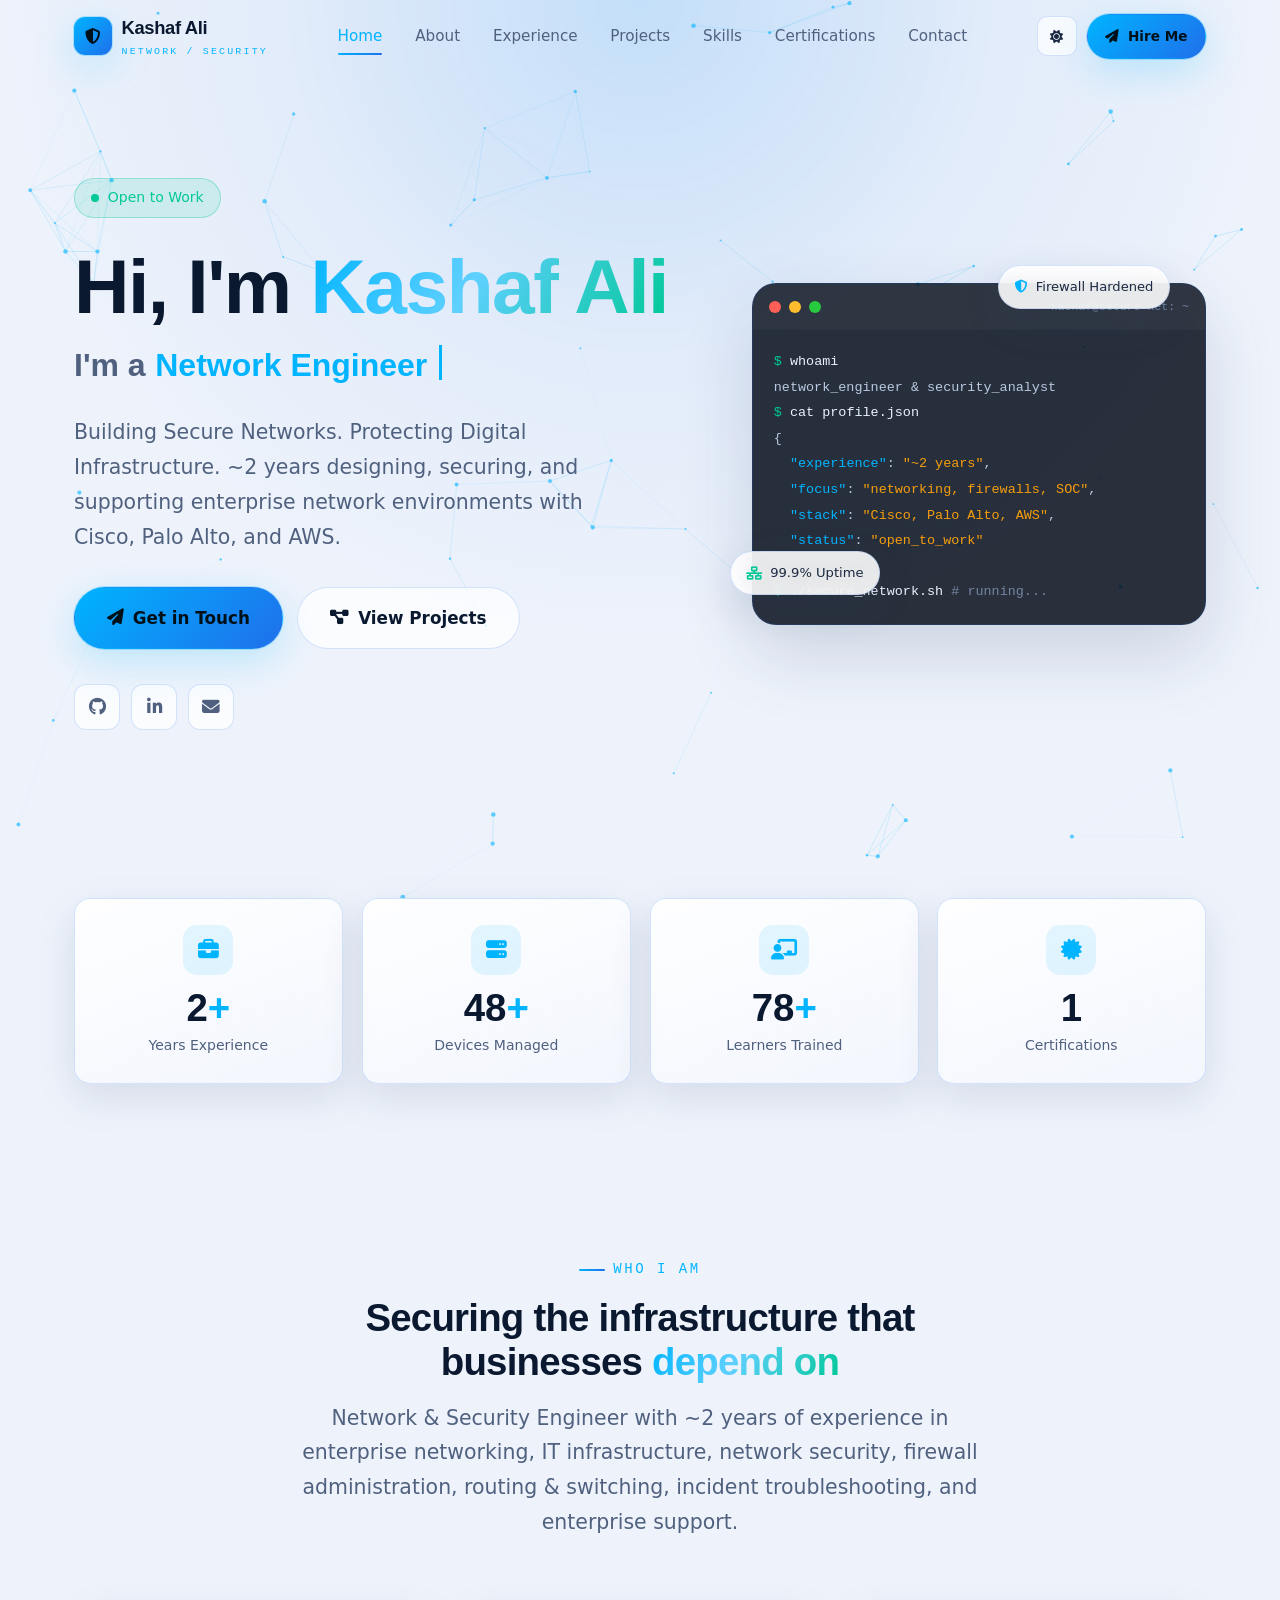
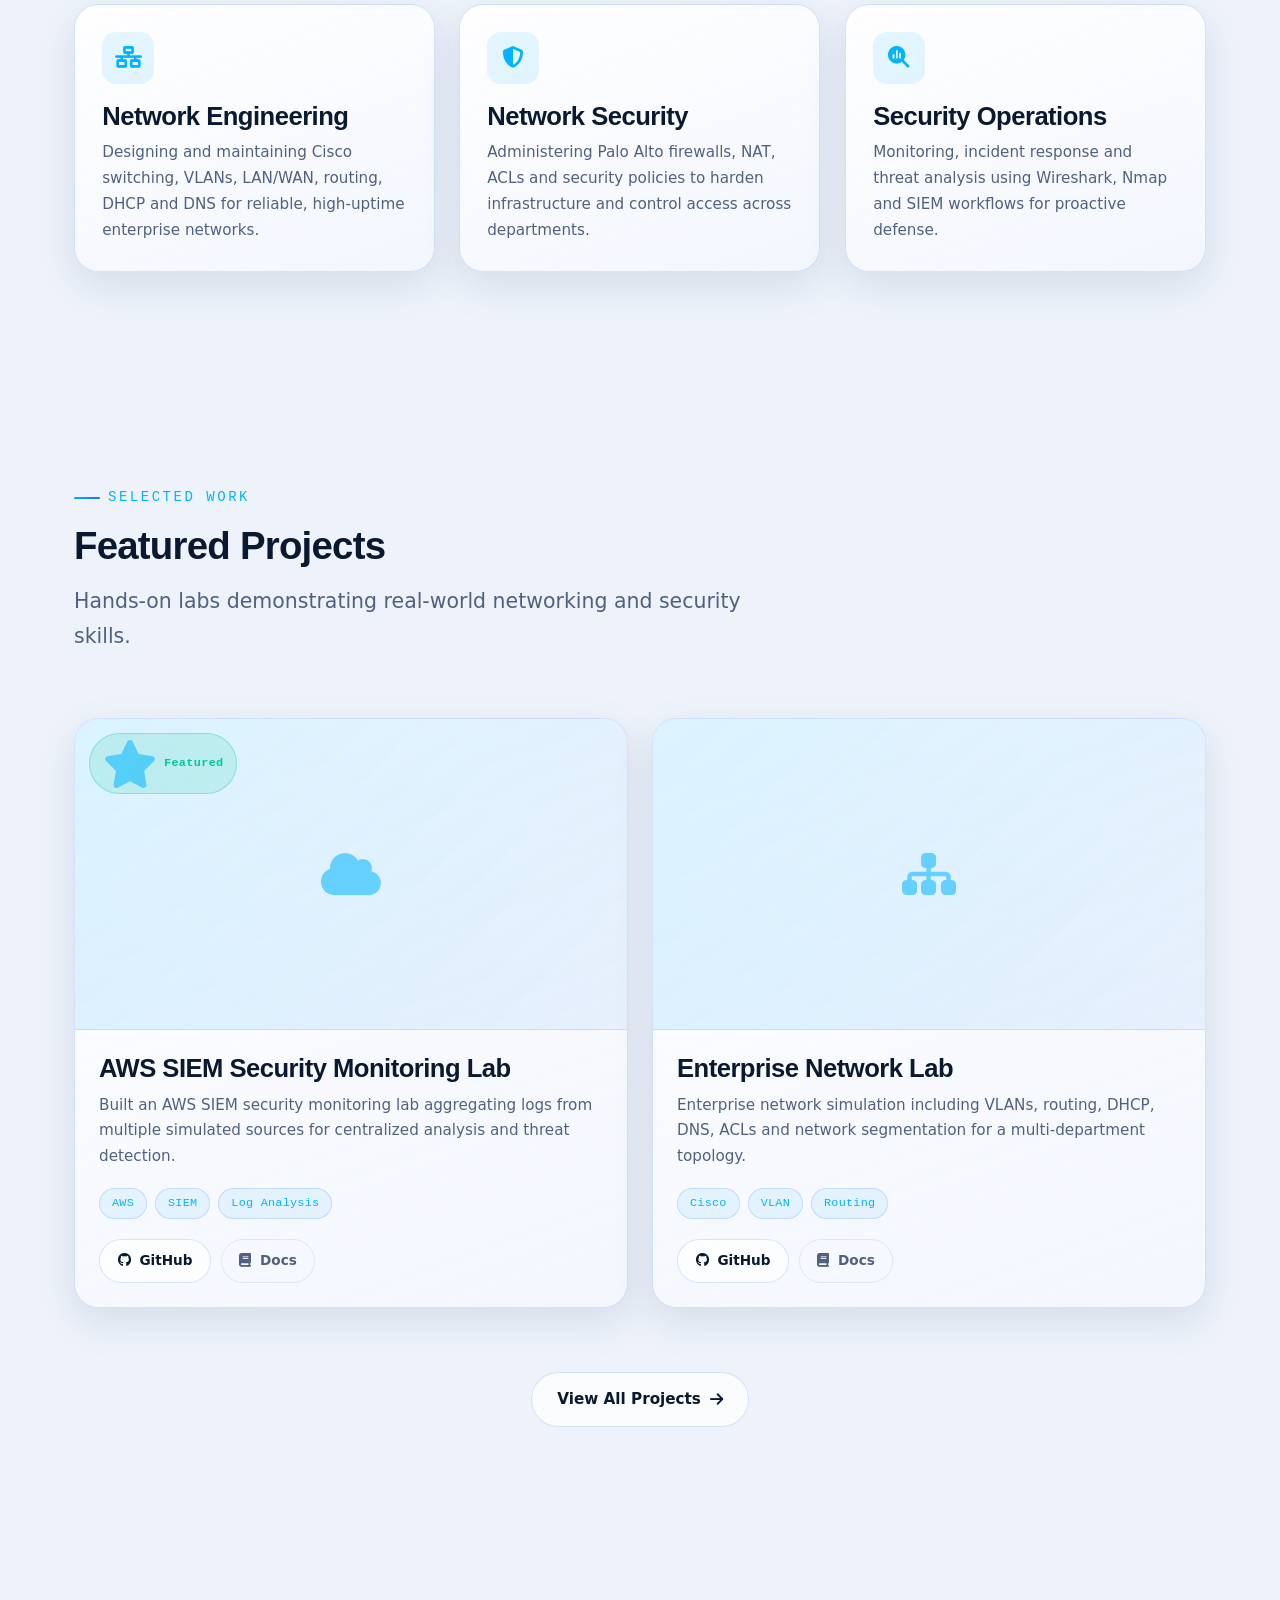
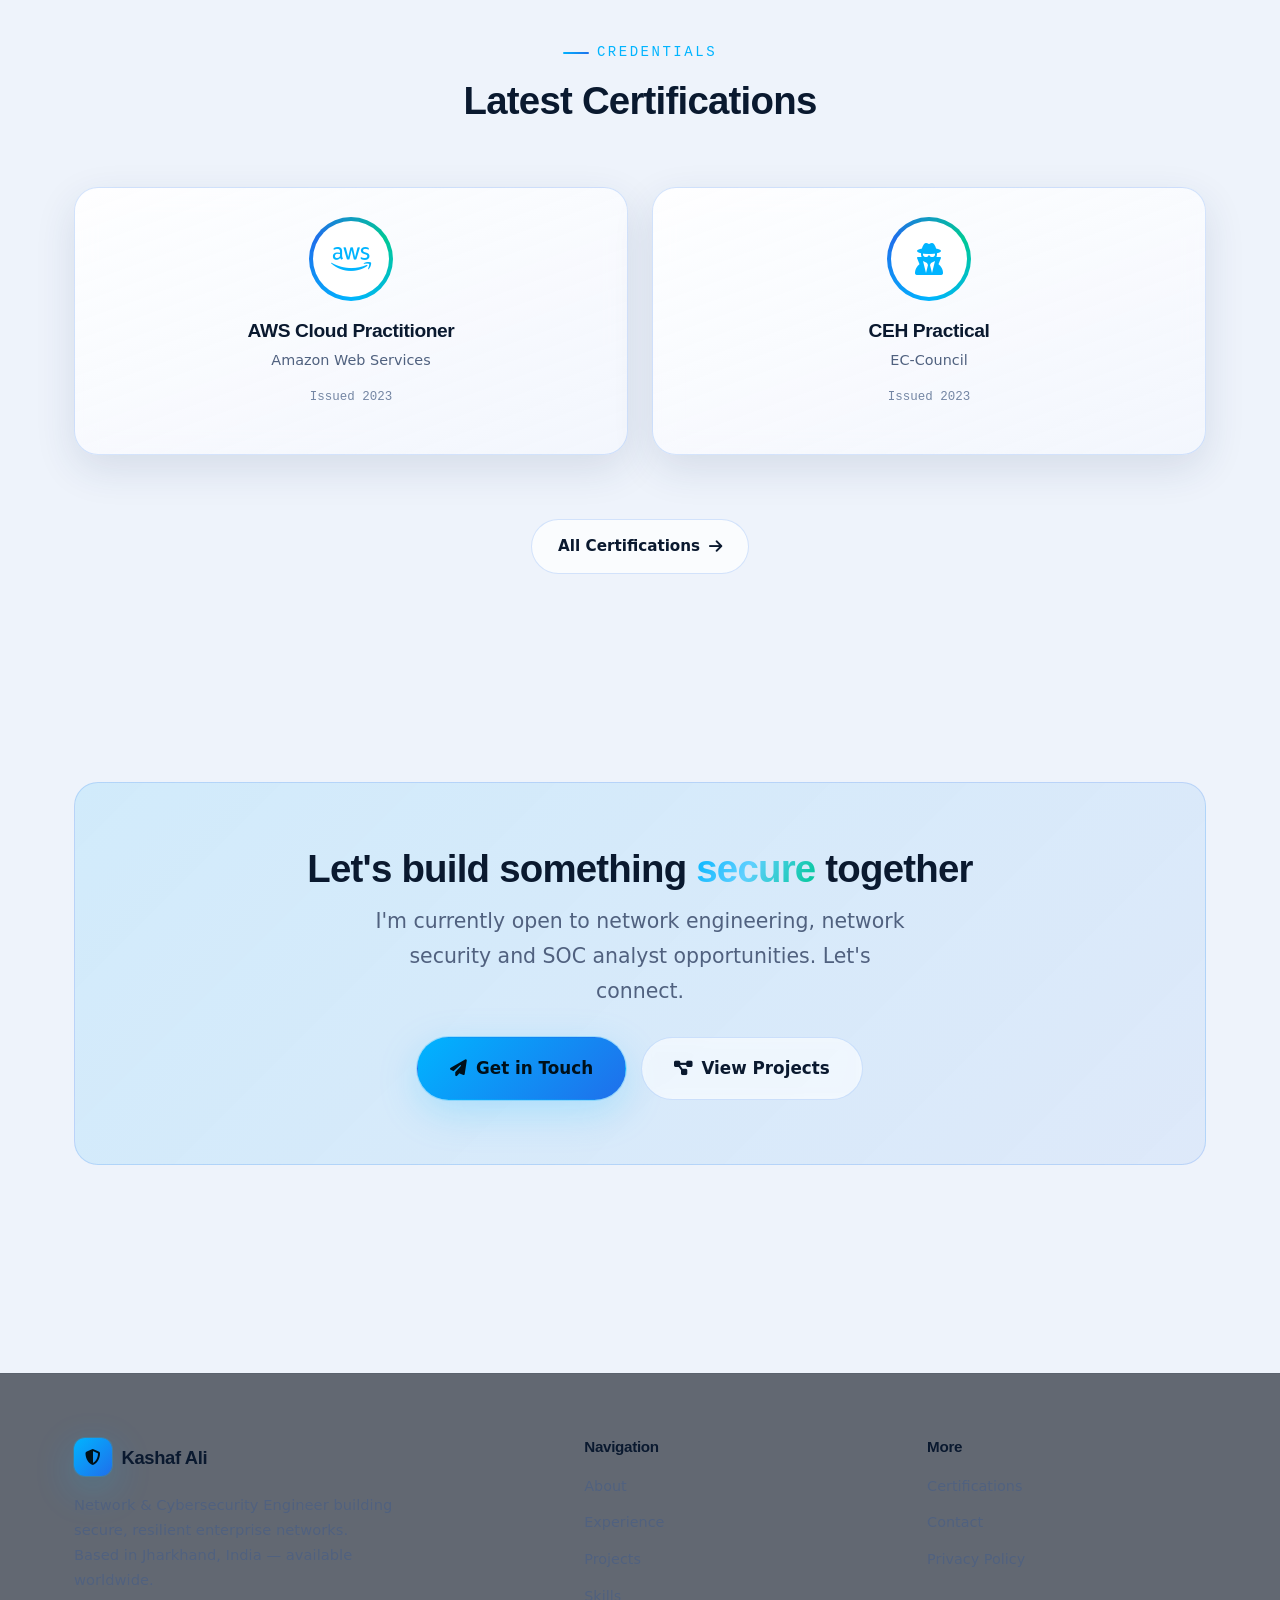
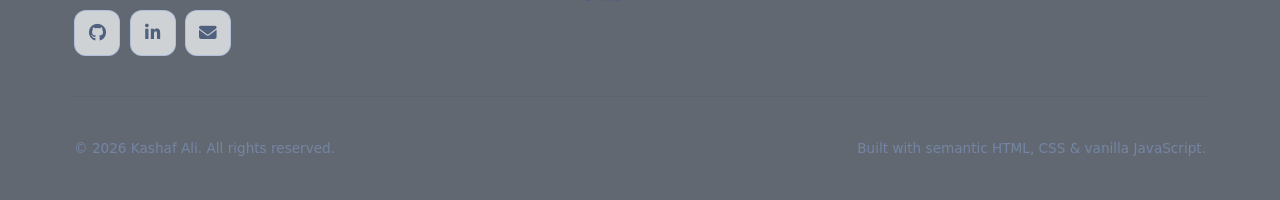
==== commit 742568b2: "Add files via upload" ====
--- a/index.html
+++ b/index.html
@@ -6,7 +6,7 @@
 
 	<!-- Primary meta -->
 	<title>Kashaf Ali | Network &amp; Cybersecurity Engineer</title>
-	<meta name="description" content="Kashaf Ali — Network Engineer and Cybersecurity Professional with 3+ years in enterprise networking, firewall administration, routing &amp; switching, and security operations. Open to work." />
+	<meta name="description" content="Kashaf Ali — Network Engineer and Cybersecurity Professional with ~2 years in enterprise networking, firewall administration, routing &amp; switching, and security operations. Open to work." />
 	<meta name="keywords" content="Kashaf Ali, Network Engineer, Network Security Engineer, Cybersecurity, SOC Analyst, Cisco, Palo Alto, Firewall, Routing and Switching, VLAN, AWS, Portfolio" />
 	<meta name="author" content="Kashaf Ali" />
 	<meta name="robots" content="index, follow" />
@@ -116,7 +116,7 @@
 					<span class="status-pill"><span class="status-pill__dot"></span> Open to Work</span>
 					<h1 class="hero__title">Hi, I'm <span class="gradient-text">Kashaf Ali</span></h1>
 					<p class="hero__role">I'm a <span class="typed-text" data-words='["Network Engineer","Cybersecurity Professional","SOC Analyst","Network Security Engineer"]'>Network Engineer</span><span class="typed-cursor" aria-hidden="true"></span></p>
-					<p class="hero__tagline">Building Secure Networks. Protecting Digital Infrastructure. 3+ years designing, securing, and supporting enterprise network environments with Cisco, Palo Alto, and AWS.</p>
+					<p class="hero__tagline">Building Secure Networks. Protecting Digital Infrastructure. ~2 years designing, securing, and supporting enterprise network environments with Cisco, Palo Alto, and AWS.</p>
 
 					<div class="hero__cta">
 						<a class="btn btn--primary btn--lg" href="contact.html"><i class="fa-solid fa-paper-plane"></i> Get in Touch</a>
@@ -143,7 +143,7 @@
 							<span class="ln">network_engineer &amp; security_analyst</span>
 							<span class="ln"><span class="t-prompt">$</span> <span class="t-cmd">cat profile.json</span></span>
 							<span class="ln">{</span>
-							<span class="ln">  <span class="t-key">"experience"</span>: <span class="t-str">"3+ years"</span>,</span>
+							<span class="ln">  <span class="t-key">"experience"</span>: <span class="t-str">"~2 years"</span>,</span>
 							<span class="ln">  <span class="t-key">"focus"</span>: <span class="t-str">"networking, firewalls, SOC"</span>,</span>
 							<span class="ln">  <span class="t-key">"stack"</span>: <span class="t-str">"Cisco, Palo Alto, AWS"</span>,</span>
 							<span class="ln">  <span class="t-key">"status"</span>: <span class="t-str">"open_to_work"</span></span>
@@ -191,7 +191,7 @@
 				<div class="section-head section-head--center" data-reveal>
 					<span class="eyebrow">Who I Am</span>
 					<h2 class="section-title">Securing the infrastructure that businesses <span class="gradient-text">depend on</span></h2>
-					<p class="section-subtitle">Network Engineer with over 3 years of experience in enterprise networking, IT infrastructure, network security, firewall administration, routing &amp; switching, incident troubleshooting, and enterprise support.</p>
+					<p class="section-subtitle">Network &amp; Security Engineer with ~2 years of experience in enterprise networking, IT infrastructure, network security, firewall administration, routing &amp; switching, incident troubleshooting, and enterprise support.</p>
 				</div>
 				<div class="grid grid--3">
 					<article class="feature-card glass" data-reveal data-delay="1">
--- a/css/style.css
+++ b/css/style.css
@@ -1036,6 +1036,7 @@
 	color: #001019;
 	box-shadow: var(--glow-accent);
 }
+.profile-card__photo { position: absolute; inset: 0; width: 100%; height: 100%; object-fit: cover; border-radius: 50%; }
 .profile-card__name { font-size: 1.5rem; margin-bottom: 0.25rem; }
 .profile-card__role { color: var(--color-accent); font-size: 0.9rem; margin-bottom: 1.3rem; }
 .profile-meta { display: grid; gap: 0.8rem; text-align: left; margin-bottom: 1.4rem; }
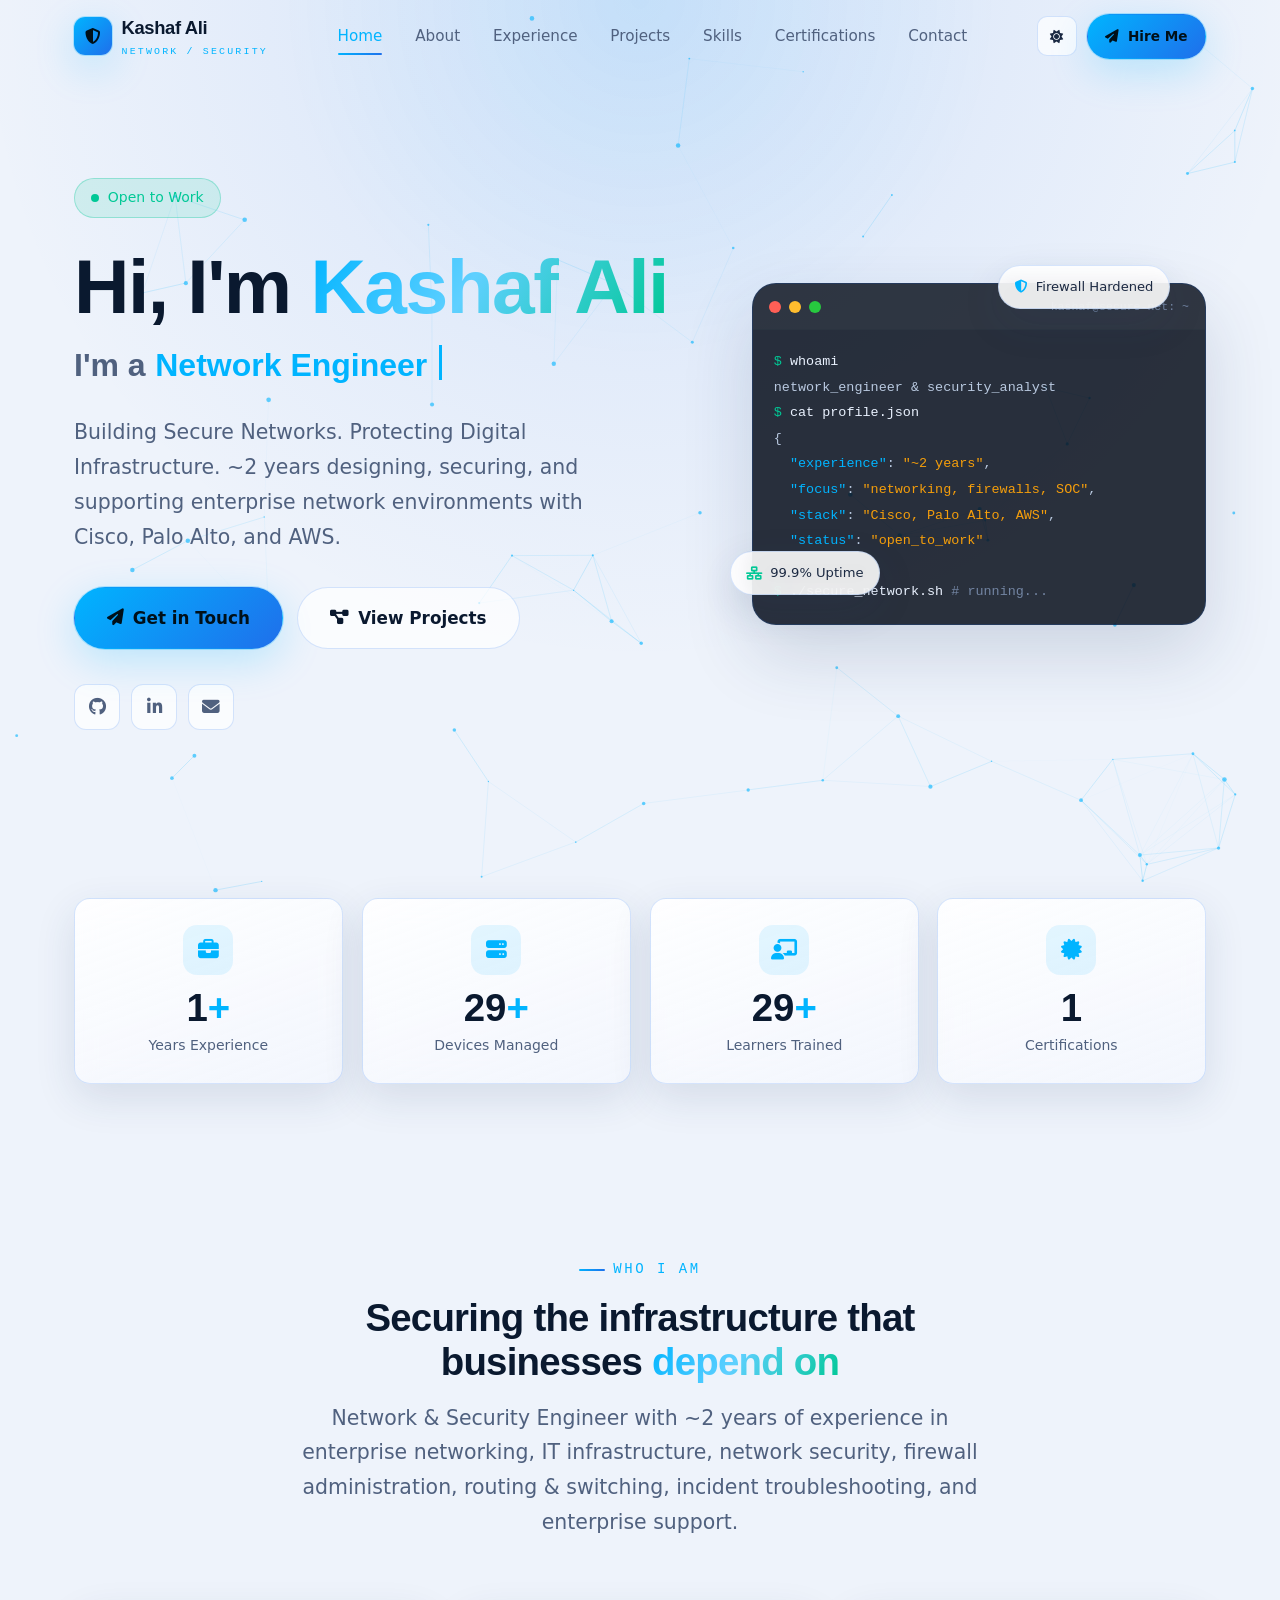
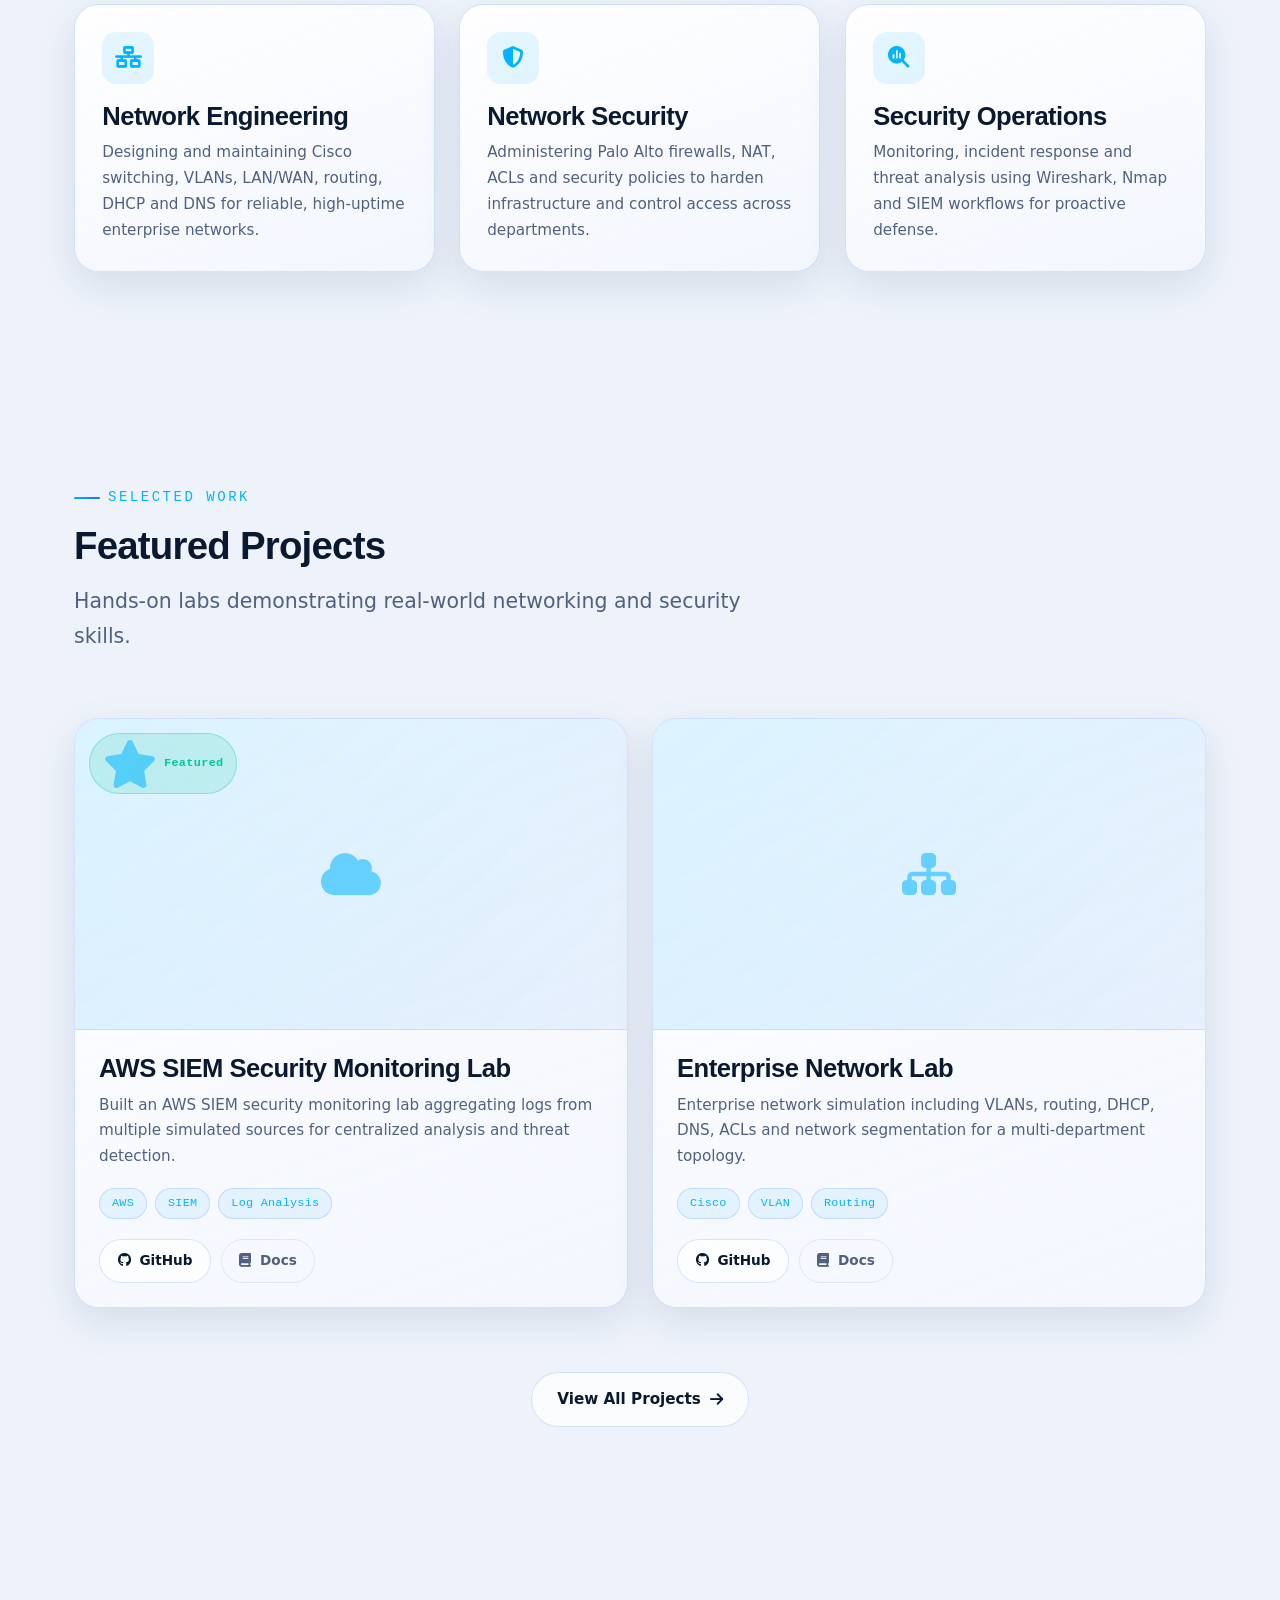
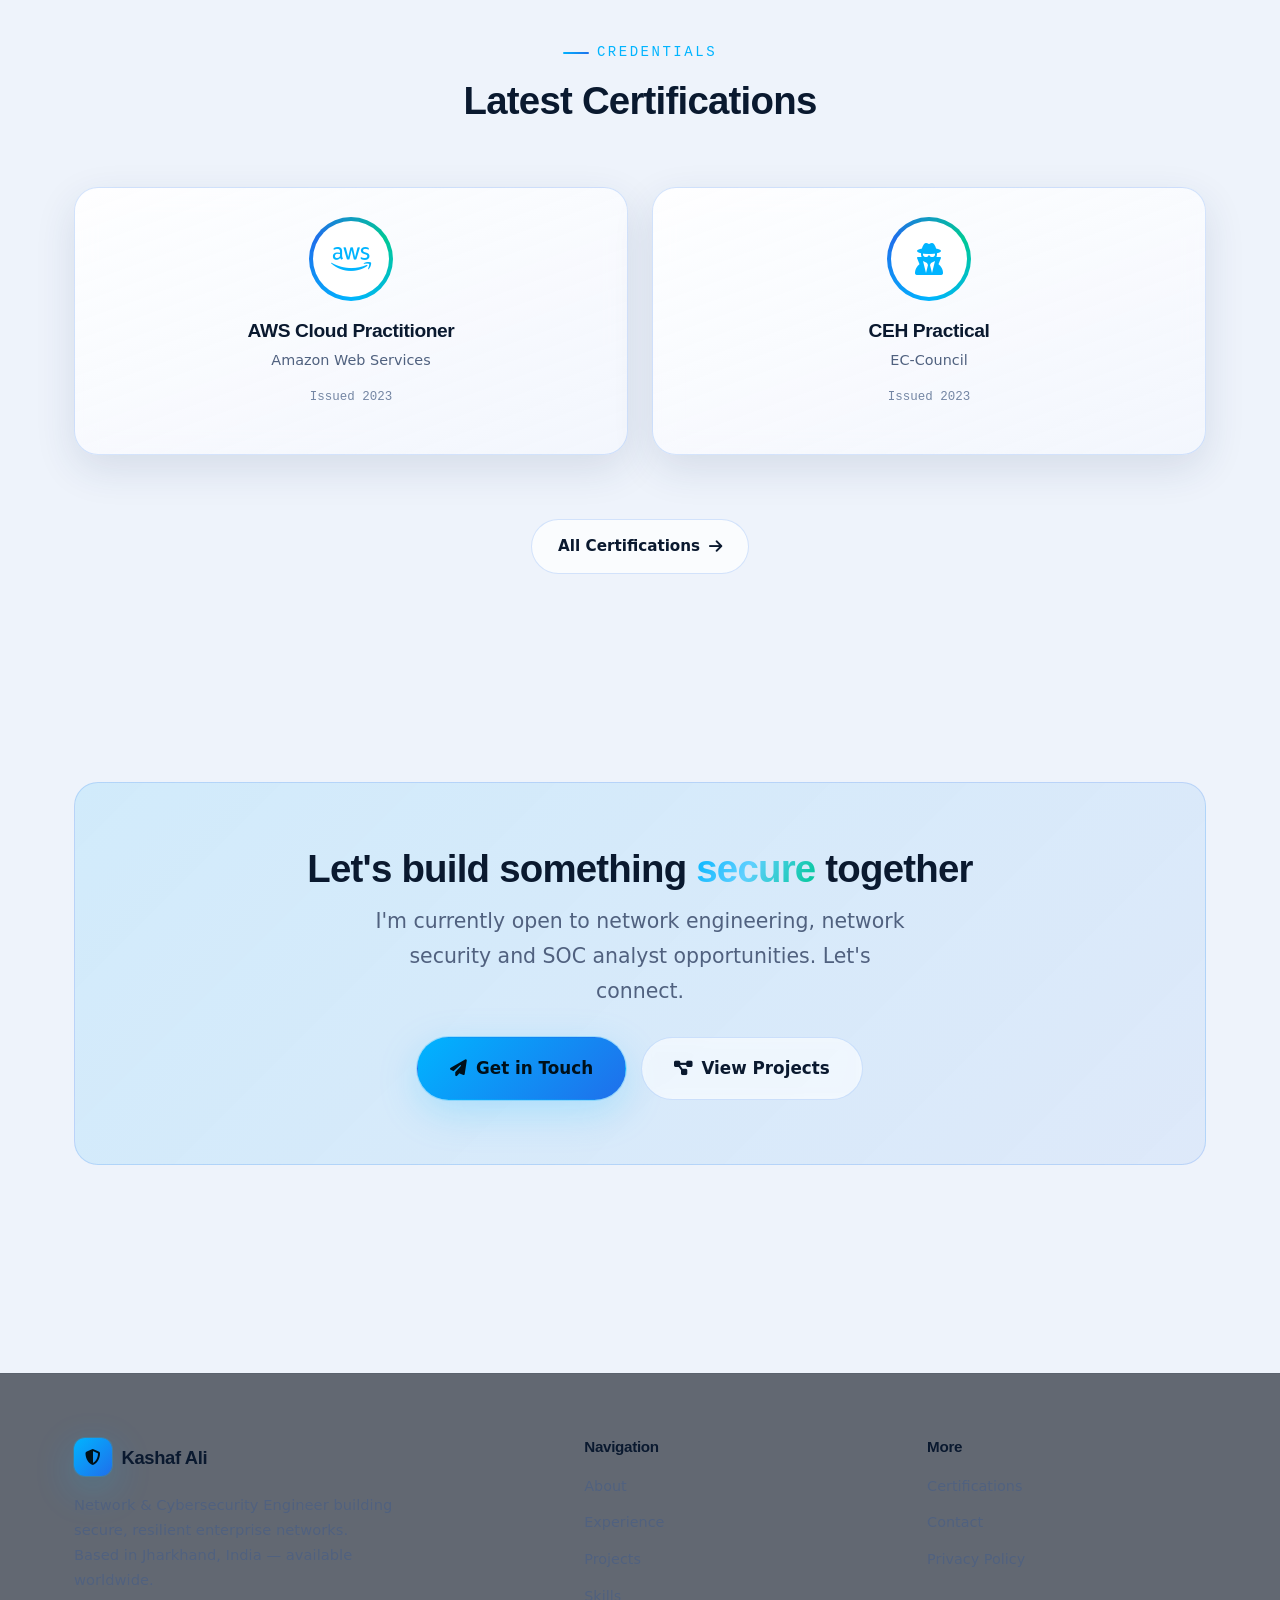
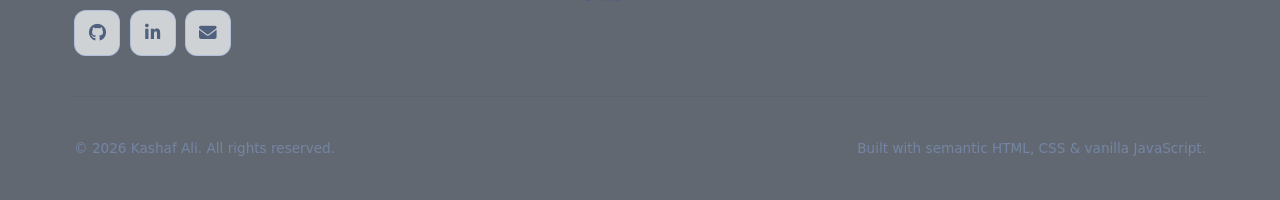
==== commit 3dfcad6d: "Update index.html" ====
--- a/index.html
+++ b/index.html
@@ -163,17 +163,17 @@
 				<div class="stat-grid">
 					<div class="stat-card glass" data-reveal data-delay="1">
 						<div class="stat-card__icon"><i class="fa-solid fa-briefcase"></i></div>
-						<div class="stat-card__value"><span data-counter data-target="3">0</span><span class="suffix">+</span></div>
+						<div class="stat-card__value"><span data-counter data-target="2">0</span><span class="suffix">+</span></div>
 						<div class="stat-card__label">Years Experience</div>
 					</div>
 					<div class="stat-card glass" data-reveal data-delay="2">
 						<div class="stat-card__icon"><i class="fa-solid fa-server"></i></div>
-						<div class="stat-card__value"><span data-counter data-target="50">0</span><span class="suffix">+</span></div>
+						<div class="stat-card__value"><span data-counter data-target="30">0</span><span class="suffix">+</span></div>
 						<div class="stat-card__label">Devices Managed</div>
 					</div>
 					<div class="stat-card glass" data-reveal data-delay="3">
 						<div class="stat-card__icon"><i class="fa-solid fa-chalkboard-user"></i></div>
-						<div class="stat-card__value"><span data-counter data-target="80">0</span><span class="suffix">+</span></div>
+						<div class="stat-card__value"><span data-counter data-target="30">0</span><span class="suffix">+</span></div>
 						<div class="stat-card__label">Learners Trained</div>
 					</div>
 					<div class="stat-card glass" data-reveal data-delay="4">
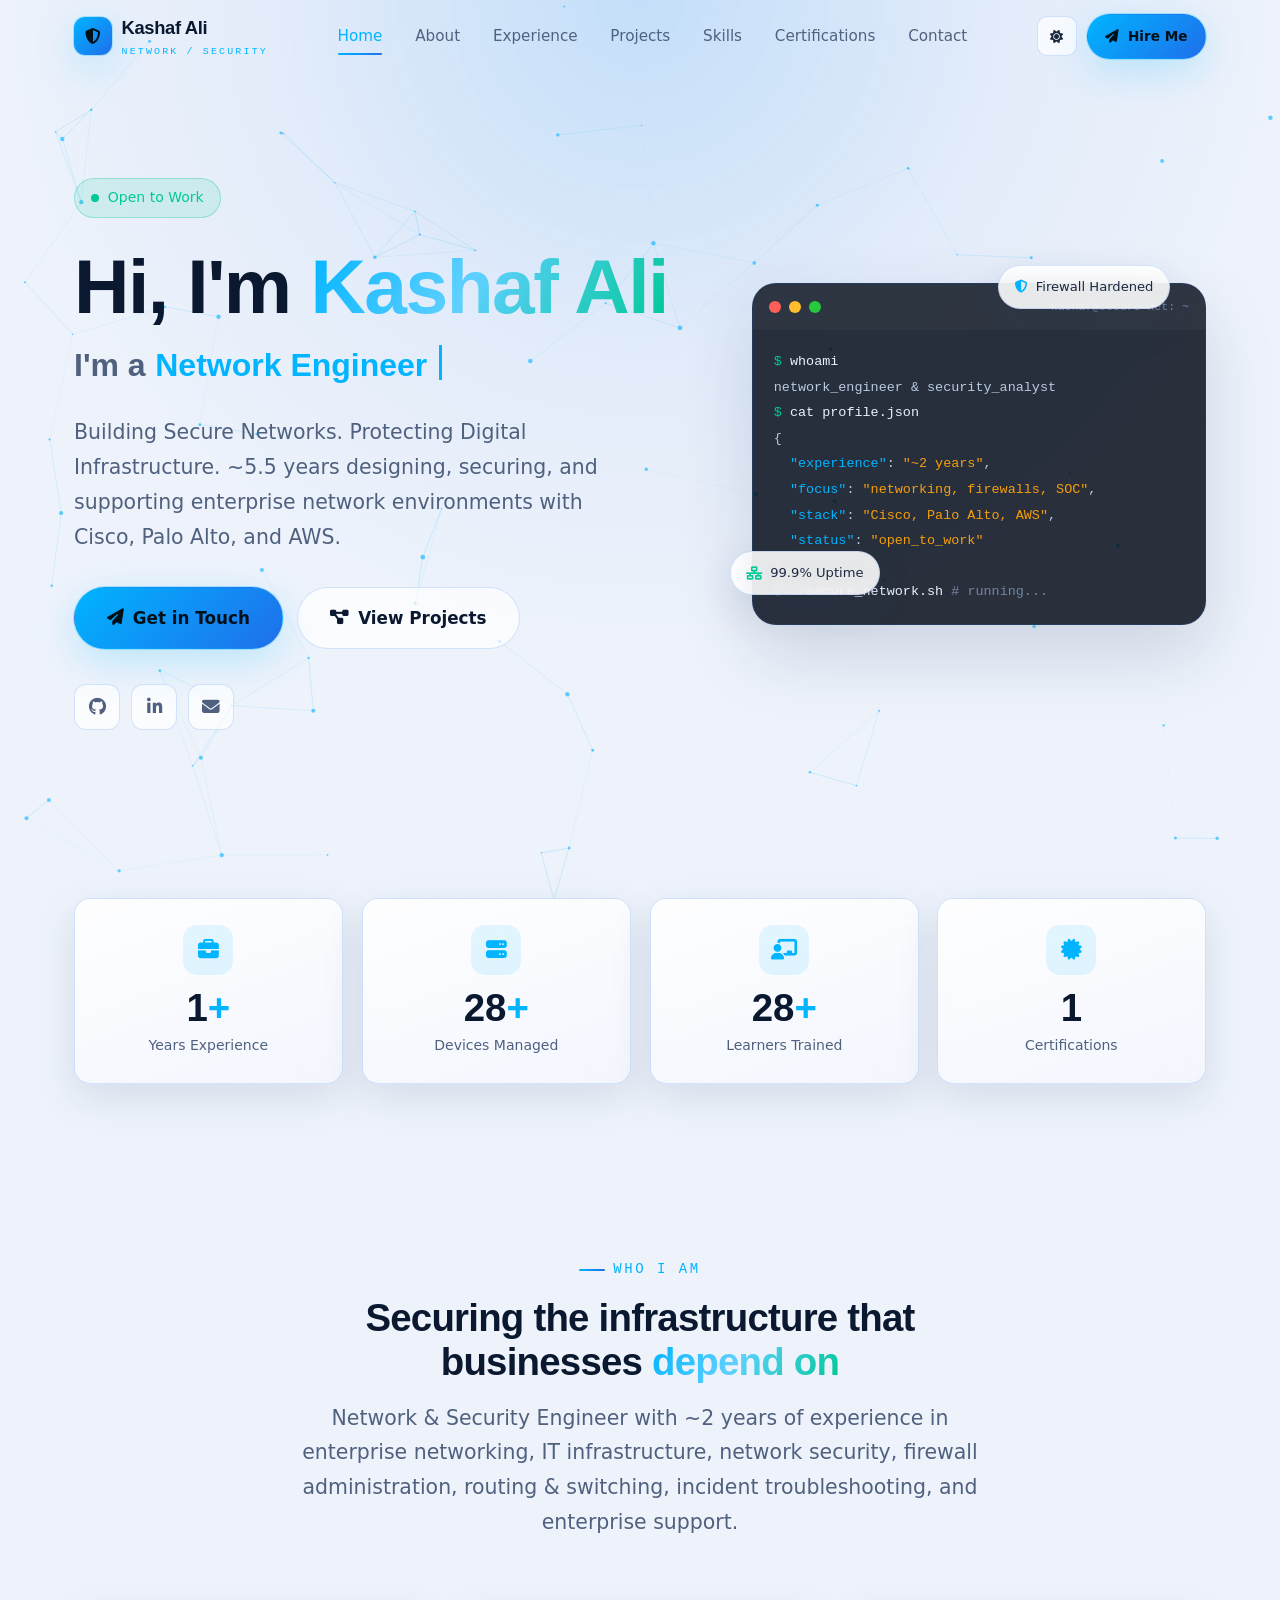
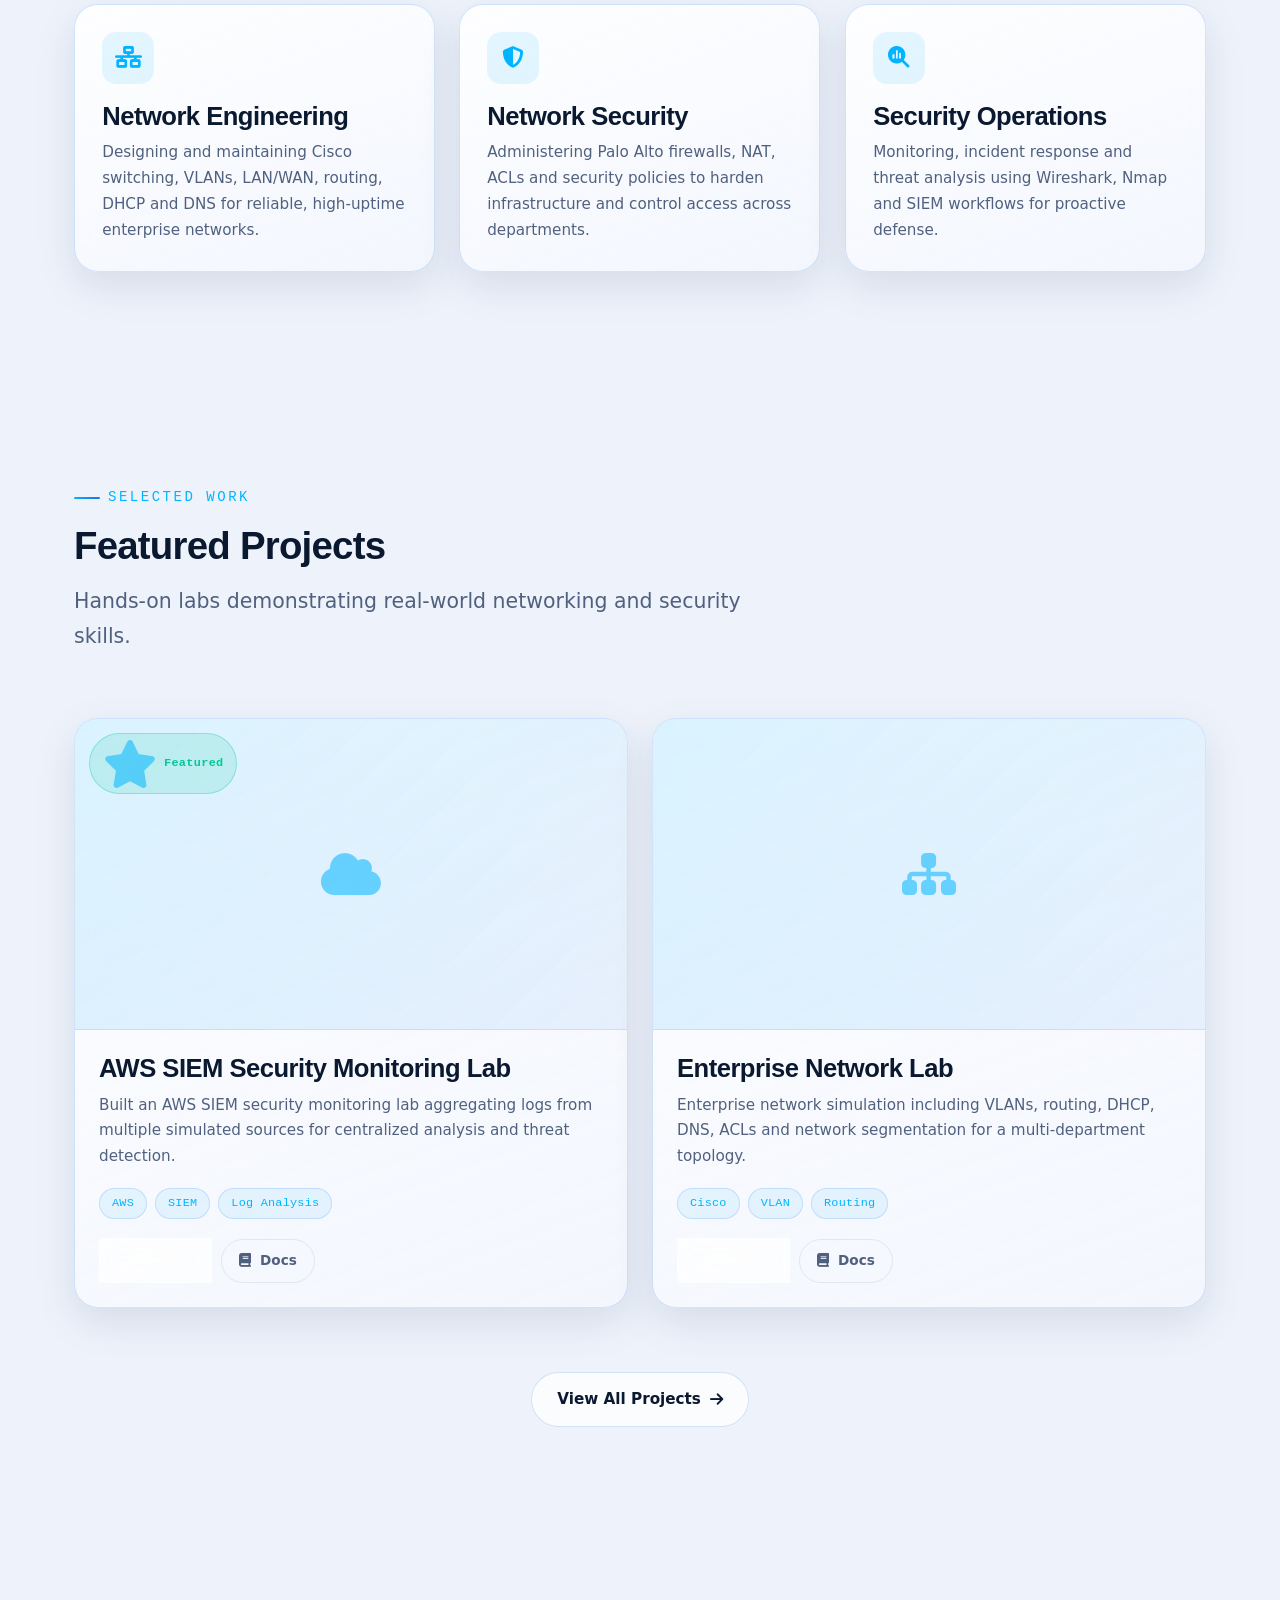
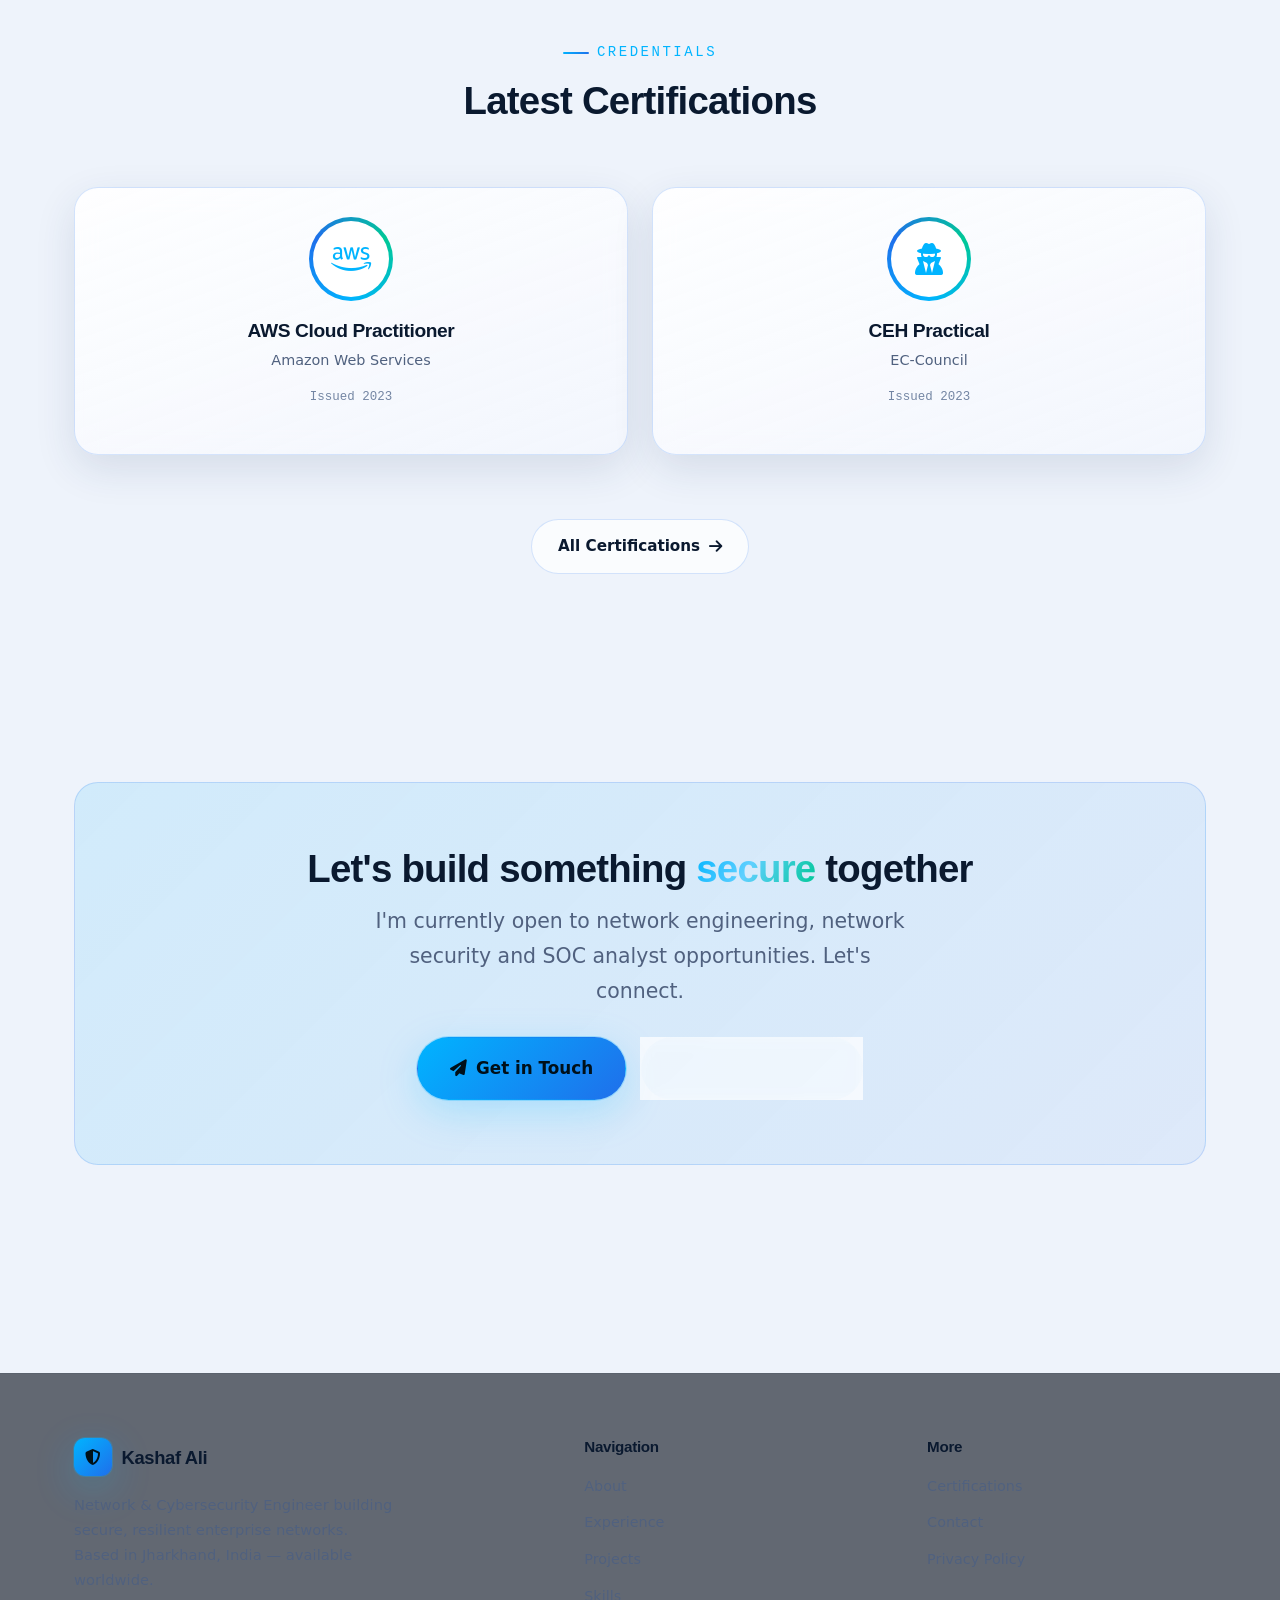
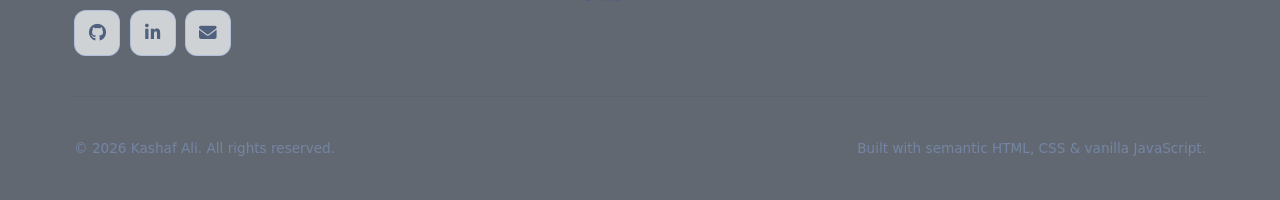
==== commit 464c55e5: "Update index.html" ====
--- a/index.html
+++ b/index.html
@@ -6,7 +6,7 @@
 
 	<!-- Primary meta -->
 	<title>Kashaf Ali | Network &amp; Cybersecurity Engineer</title>
-	<meta name="description" content="Kashaf Ali — Network Engineer and Cybersecurity Professional with ~2 years in enterprise networking, firewall administration, routing &amp; switching, and security operations. Open to work." />
+	<meta name="description" content="Kashaf Ali — Network Engineer and Cybersecurity Professional with ~5.5 years in enterprise networking, firewall administration, routing &amp; switching, and security operations. Open to work." />
 	<meta name="keywords" content="Kashaf Ali, Network Engineer, Network Security Engineer, Cybersecurity, SOC Analyst, Cisco, Palo Alto, Firewall, Routing and Switching, VLAN, AWS, Portfolio" />
 	<meta name="author" content="Kashaf Ali" />
 	<meta name="robots" content="index, follow" />
@@ -116,7 +116,7 @@
 					<span class="status-pill"><span class="status-pill__dot"></span> Open to Work</span>
 					<h1 class="hero__title">Hi, I'm <span class="gradient-text">Kashaf Ali</span></h1>
 					<p class="hero__role">I'm a <span class="typed-text" data-words='["Network Engineer","Cybersecurity Professional","SOC Analyst","Network Security Engineer"]'>Network Engineer</span><span class="typed-cursor" aria-hidden="true"></span></p>
-					<p class="hero__tagline">Building Secure Networks. Protecting Digital Infrastructure. ~2 years designing, securing, and supporting enterprise network environments with Cisco, Palo Alto, and AWS.</p>
+					<p class="hero__tagline">Building Secure Networks. Protecting Digital Infrastructure. ~5.5 years designing, securing, and supporting enterprise network environments with Cisco, Palo Alto, and AWS.</p>
 
 					<div class="hero__cta">
 						<a class="btn btn--primary btn--lg" href="contact.html"><i class="fa-solid fa-paper-plane"></i> Get in Touch</a>
--- a/css/style.css
+++ b/css/style.css
@@ -985,6 +985,27 @@
 .cert-card--placeholder .cert-card__badge::before { background: var(--color-surface); }
 .cert-card--placeholder .cert-card__badge i { color: var(--color-faint); }
 
+/* Image-based certificate cards */
+.cert-card--image { padding: 0; text-align: left; display: flex; flex-direction: column; }
+.cert-card__media { position: relative; display: block; aspect-ratio: 4 / 3; overflow: hidden; border-radius: var(--radius-lg) var(--radius-lg) 0 0; background: rgba(255,255,255,0.03); }
+.cert-card__media img { width: 100%; height: 100%; object-fit: cover; display: block; transition: transform var(--t-base) var(--ease); }
+.cert-card--image:hover .cert-card__media img { transform: scale(1.05); }
+.cert-card__zoom { position: absolute; inset: 0; display: grid; place-items: center; background: rgba(2,12,24,0.55); color: #fff; font-size: 1.6rem; opacity: 0; transition: opacity var(--t-base) var(--ease); pointer-events: none; }
+.cert-card__media:hover .cert-card__zoom, .cert-card__media:focus-visible .cert-card__zoom { opacity: 1; }
+.cert-card__media.is-missing img { display: none; }
+.cert-card__media.is-missing .cert-card__zoom { display: none; }
+.cert-card__media.is-missing::after { content: "Add certificate image"; position: absolute; inset: 0.6rem; display: grid; place-items: center; color: var(--color-faint); border: 1px dashed var(--glass-border); border-radius: var(--radius-md); font-size: 0.85rem; font-weight: 600; text-align: center; padding: 1rem; }
+.cert-card__body { padding: 1.3rem 1.5rem 1.6rem; }
+.cert-card--image .cert-card__title { margin-bottom: 0.25rem; }
+
+/* Lightbox (certificate viewer) */
+.lightbox { position: fixed; inset: 0; z-index: 999; display: flex; flex-direction: column; align-items: center; justify-content: center; gap: 1rem; padding: 2rem; background: rgba(2,8,16,0.92); backdrop-filter: blur(6px); opacity: 0; visibility: hidden; transition: opacity var(--t-base) var(--ease), visibility var(--t-base) var(--ease); }
+.lightbox.is-open { opacity: 1; visibility: visible; }
+.lightbox__img { max-width: min(1100px, 92vw); max-height: 80vh; object-fit: contain; border-radius: var(--radius-md); box-shadow: 0 30px 80px rgba(0,0,0,0.6); }
+.lightbox__caption { color: var(--color-muted); font-size: 0.9rem; text-align: center; }
+.lightbox__close { position: absolute; top: 1.2rem; right: 1.4rem; width: 44px; height: 44px; border-radius: 50%; border: 1px solid var(--glass-border); background: rgba(255,255,255,0.08); color: #fff; font-size: 1.4rem; line-height: 1; cursor: pointer; display: grid; place-items: center; transition: background var(--t-base) var(--ease); }
+.lightbox__close:hover { background: rgba(255,255,255,0.18); }
+
 /* ---------------- Feature / value cards ---------------- */
 .feature-card {
 	padding: 1.7rem;
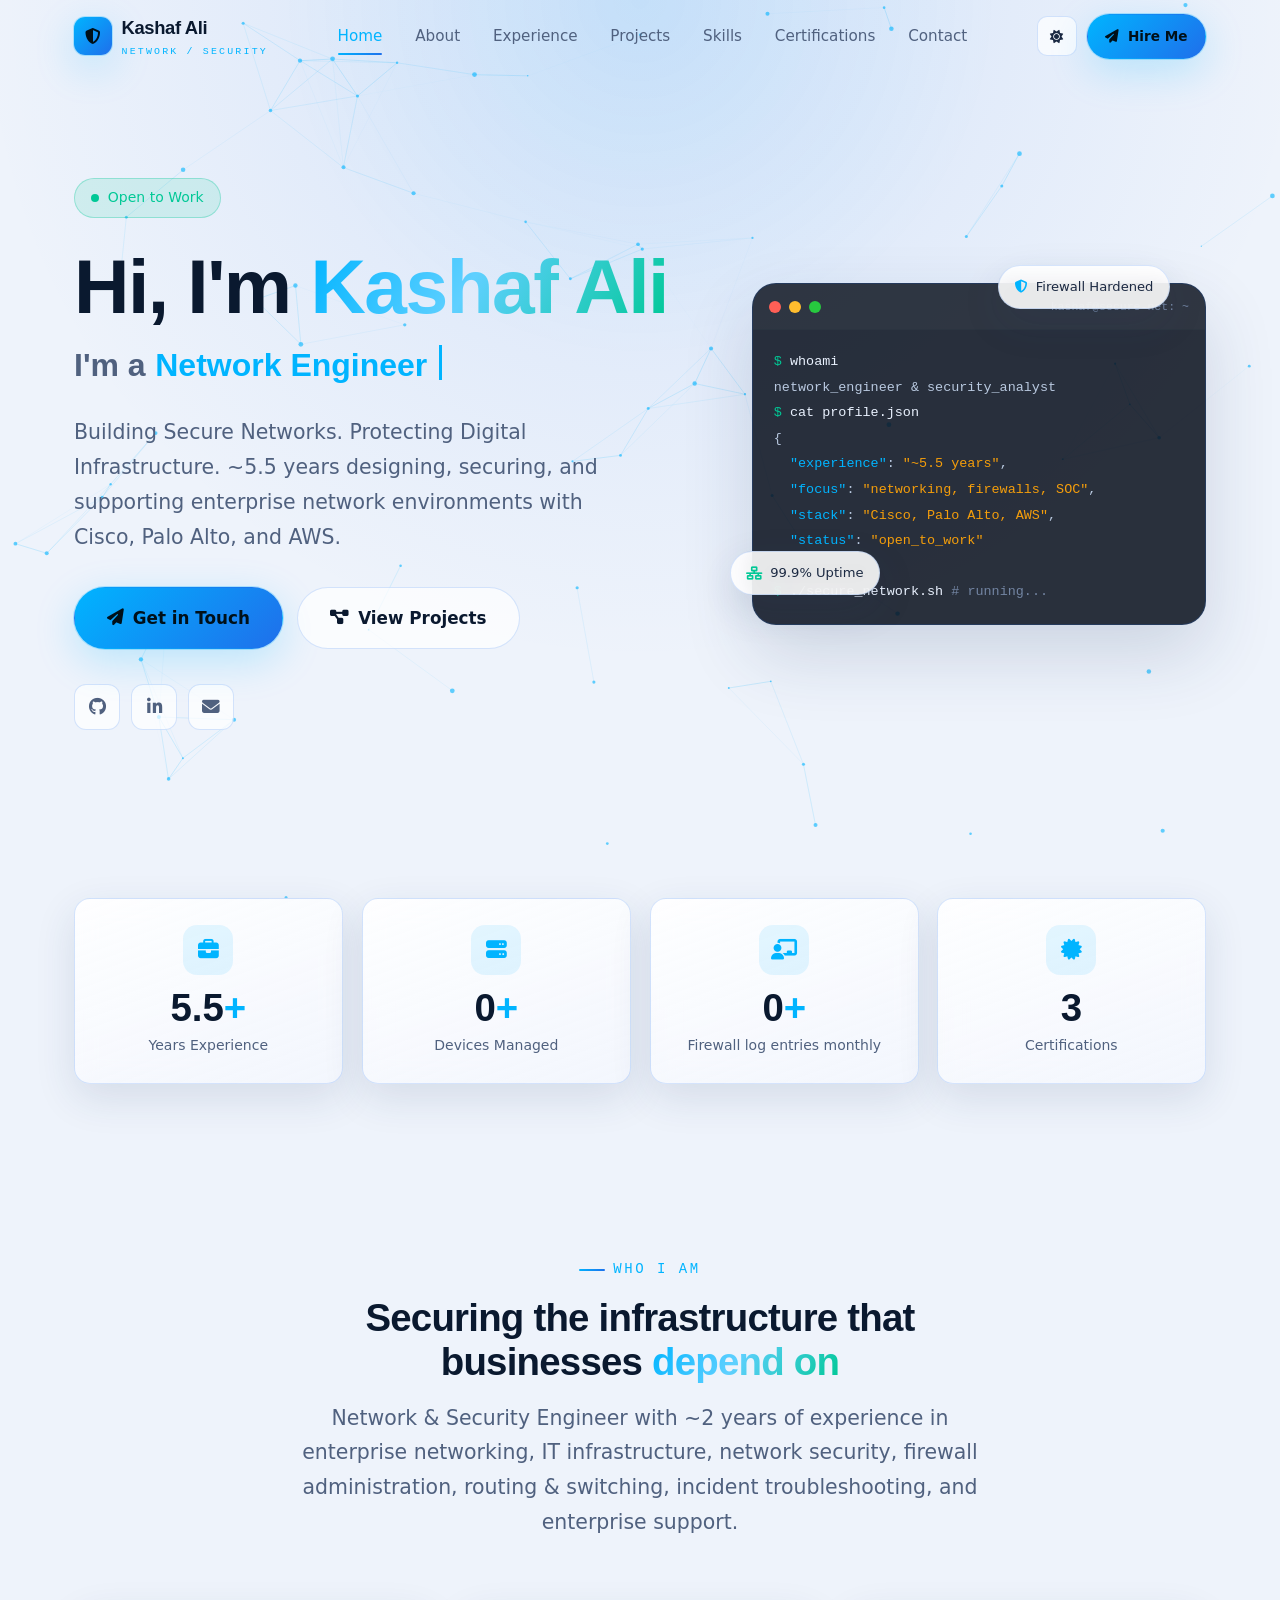
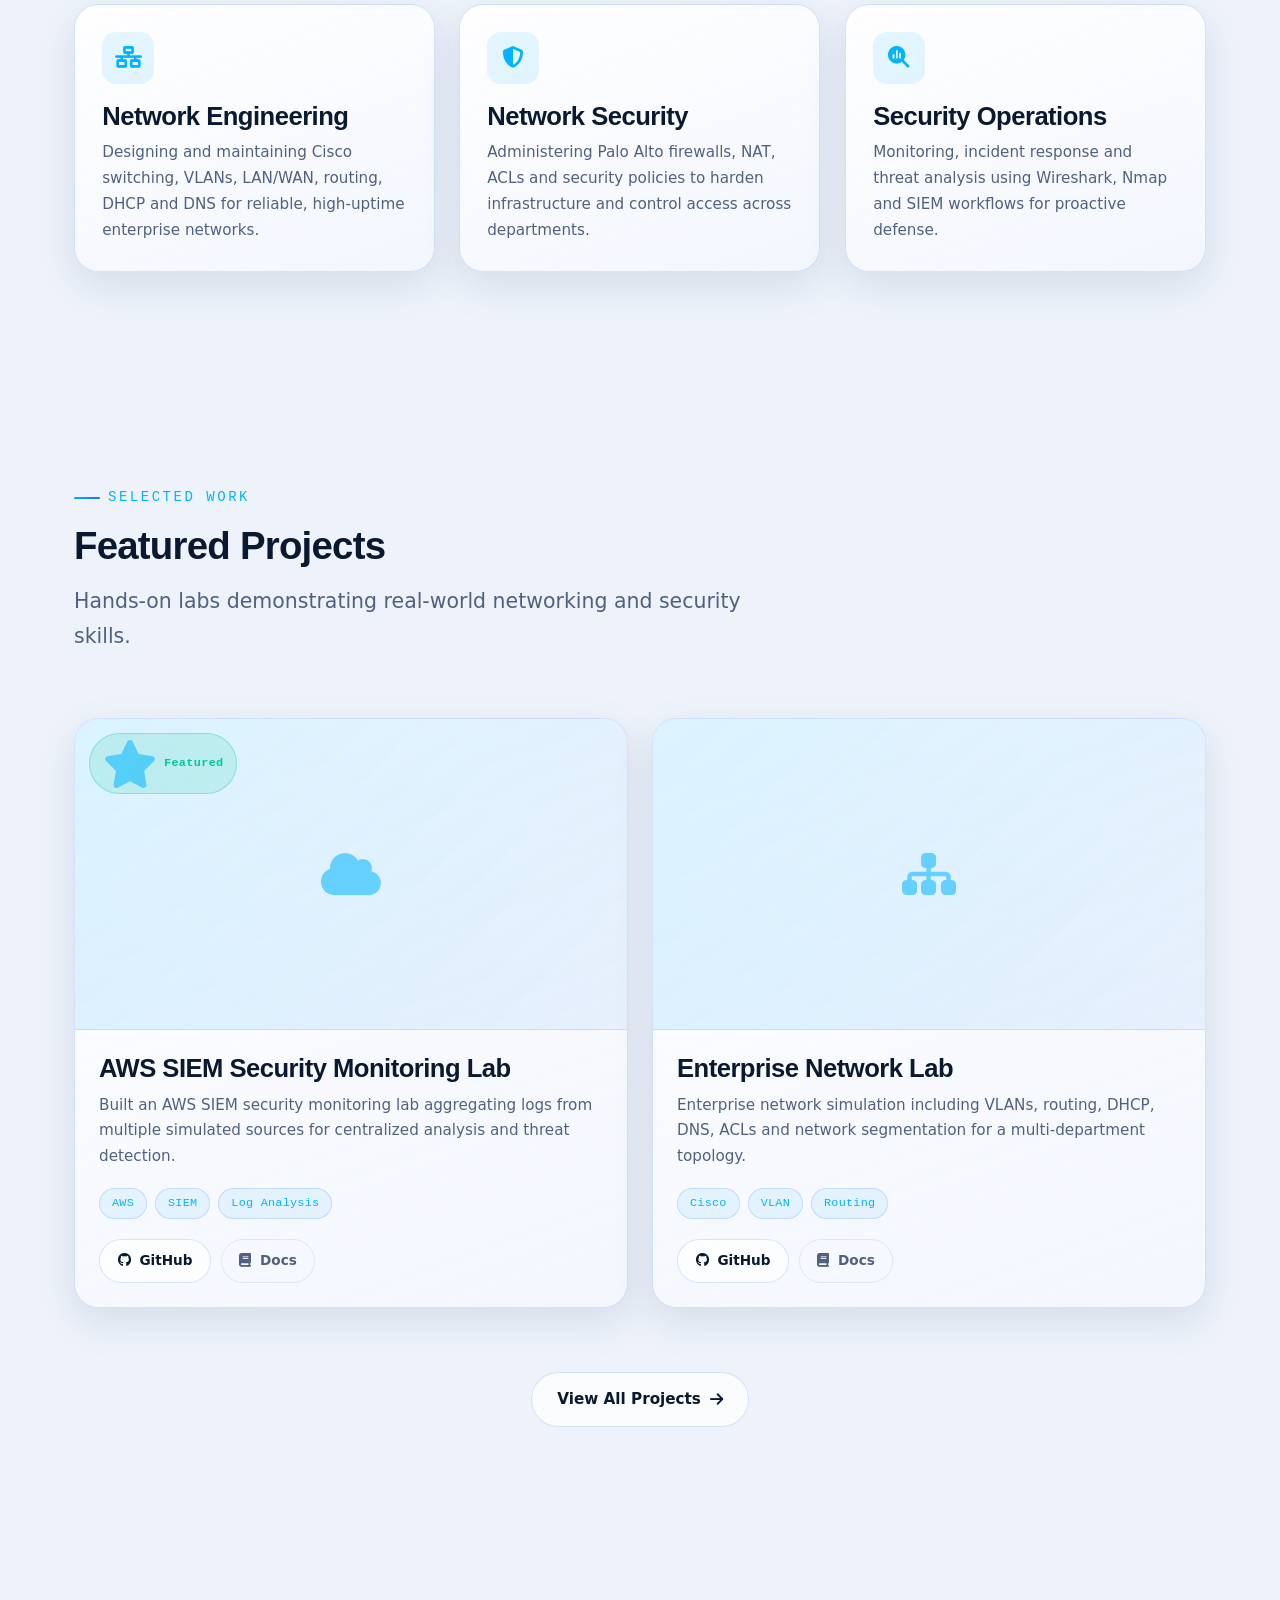
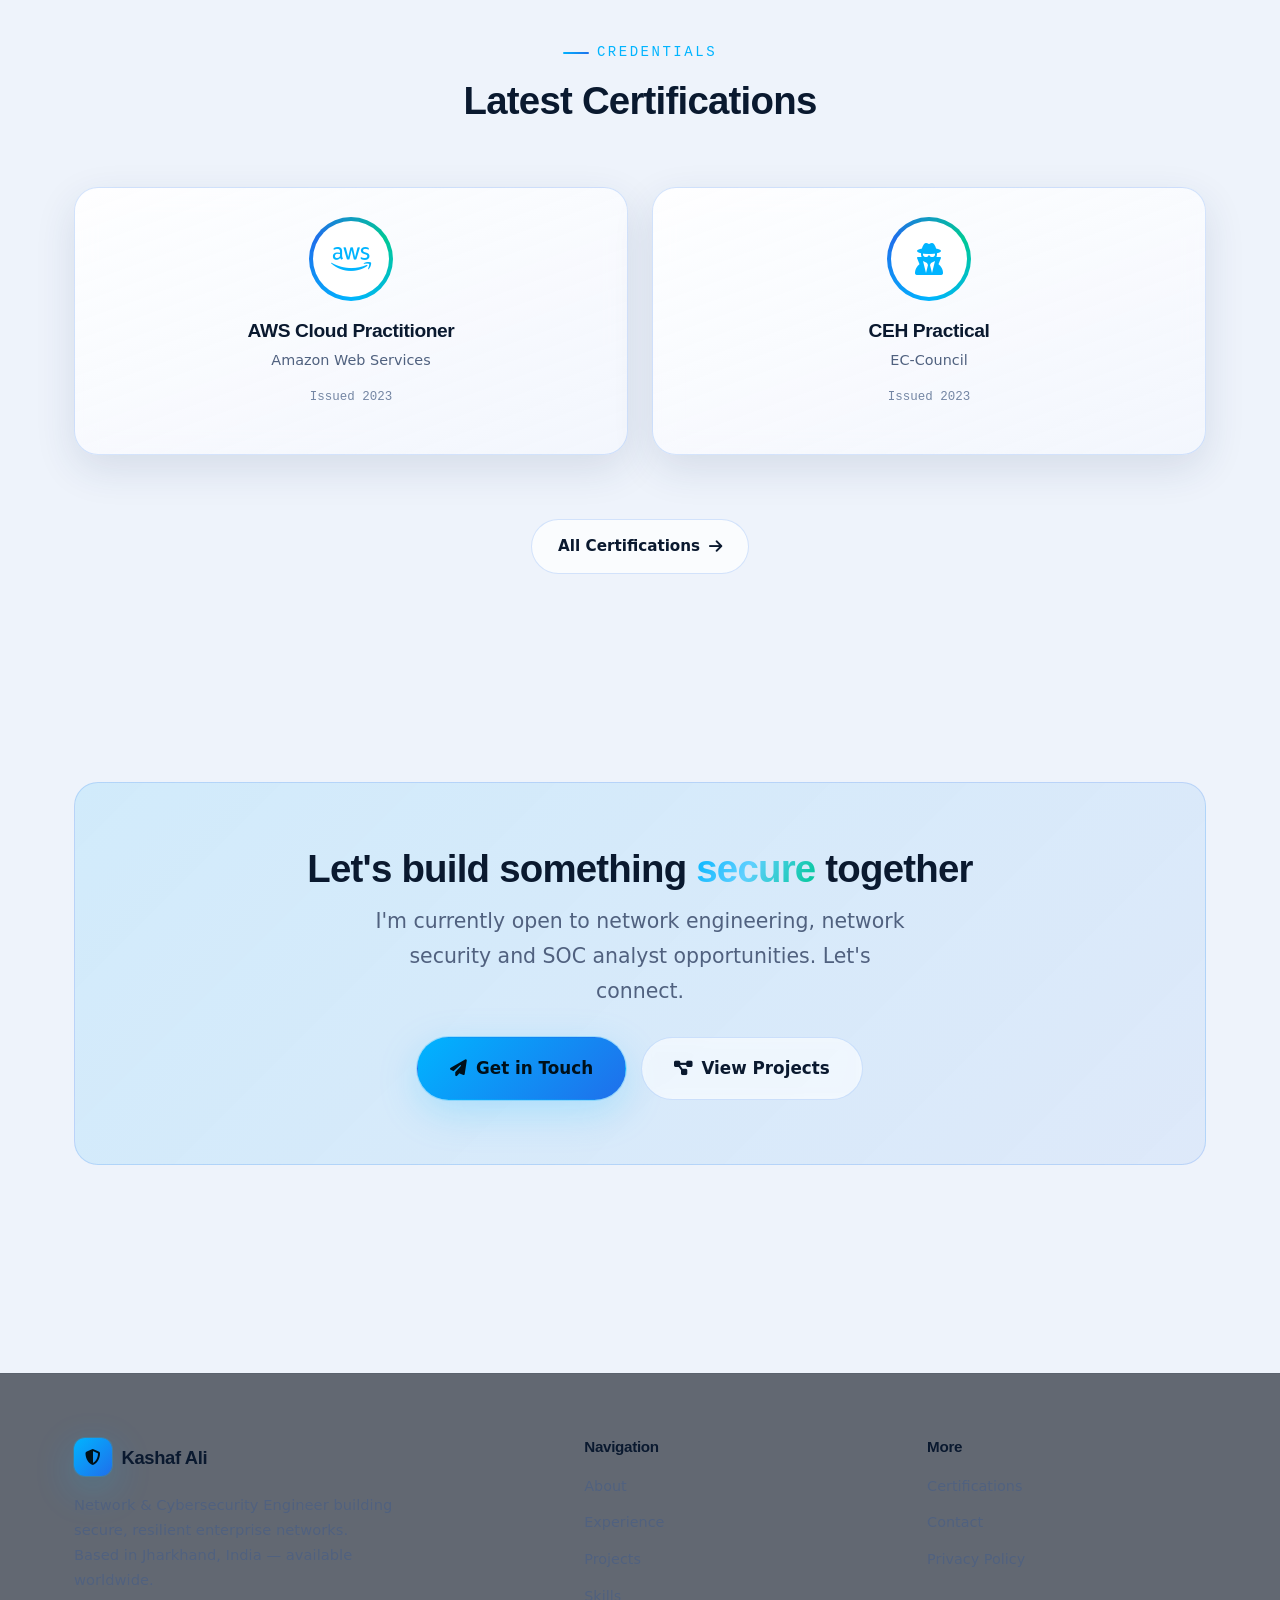
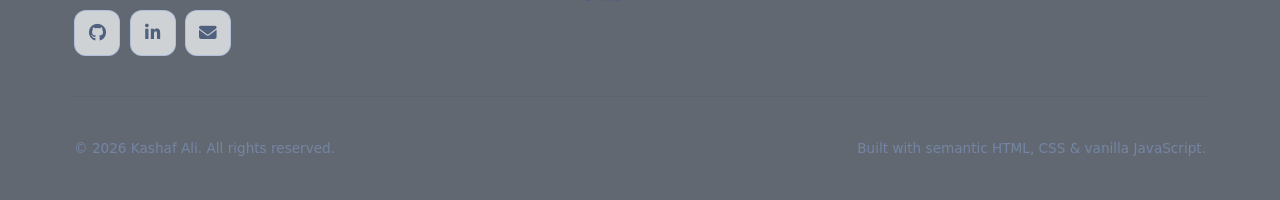
==== commit b562ca6b: "Update index.html" ====
--- a/index.html
+++ b/index.html
@@ -143,7 +143,7 @@
 							<span class="ln">network_engineer &amp; security_analyst</span>
 							<span class="ln"><span class="t-prompt">$</span> <span class="t-cmd">cat profile.json</span></span>
 							<span class="ln">{</span>
-							<span class="ln">  <span class="t-key">"experience"</span>: <span class="t-str">"~2 years"</span>,</span>
+							<span class="ln">  <span class="t-key">"experience"</span>: <span class="t-str">"~5.5 years"</span>,</span>
 							<span class="ln">  <span class="t-key">"focus"</span>: <span class="t-str">"networking, firewalls, SOC"</span>,</span>
 							<span class="ln">  <span class="t-key">"stack"</span>: <span class="t-str">"Cisco, Palo Alto, AWS"</span>,</span>
 							<span class="ln">  <span class="t-key">"status"</span>: <span class="t-str">"open_to_work"</span></span>
@@ -163,22 +163,22 @@
 				<div class="stat-grid">
 					<div class="stat-card glass" data-reveal data-delay="1">
 						<div class="stat-card__icon"><i class="fa-solid fa-briefcase"></i></div>
-						<div class="stat-card__value"><span data-counter data-target="2">0</span><span class="suffix">+</span></div>
+						<div class="stat-card__value"><span data-counter data-target="5.5">0</span><span class="suffix">+</span></div>
 						<div class="stat-card__label">Years Experience</div>
 					</div>
 					<div class="stat-card glass" data-reveal data-delay="2">
 						<div class="stat-card__icon"><i class="fa-solid fa-server"></i></div>
-						<div class="stat-card__value"><span data-counter data-target="30">0</span><span class="suffix">+</span></div>
+						<div class="stat-card__value"><span data-counter data-target="">30</span><span class="suffix">+</span></div>
 						<div class="stat-card__label">Devices Managed</div>
 					</div>
 					<div class="stat-card glass" data-reveal data-delay="3">
 						<div class="stat-card__icon"><i class="fa-solid fa-chalkboard-user"></i></div>
-						<div class="stat-card__value"><span data-counter data-target="30">0</span><span class="suffix">+</span></div>
-						<div class="stat-card__label">Learners Trained</div>
+						<div class="stat-card__value"><span data-counter data-target="">1000</span><span class="suffix">+</span></div>
+						<div class="stat-card__label">Firewall log entries monthly</div>
 					</div>
 					<div class="stat-card glass" data-reveal data-delay="4">
 						<div class="stat-card__icon"><i class="fa-solid fa-certificate"></i></div>
-						<div class="stat-card__value"><span data-counter data-target="2">0</span></div>
+						<div class="stat-card__value"><span data-counter data-target="4">0</span></div>
 						<div class="stat-card__label">Certifications</div>
 					</div>
 				</div>
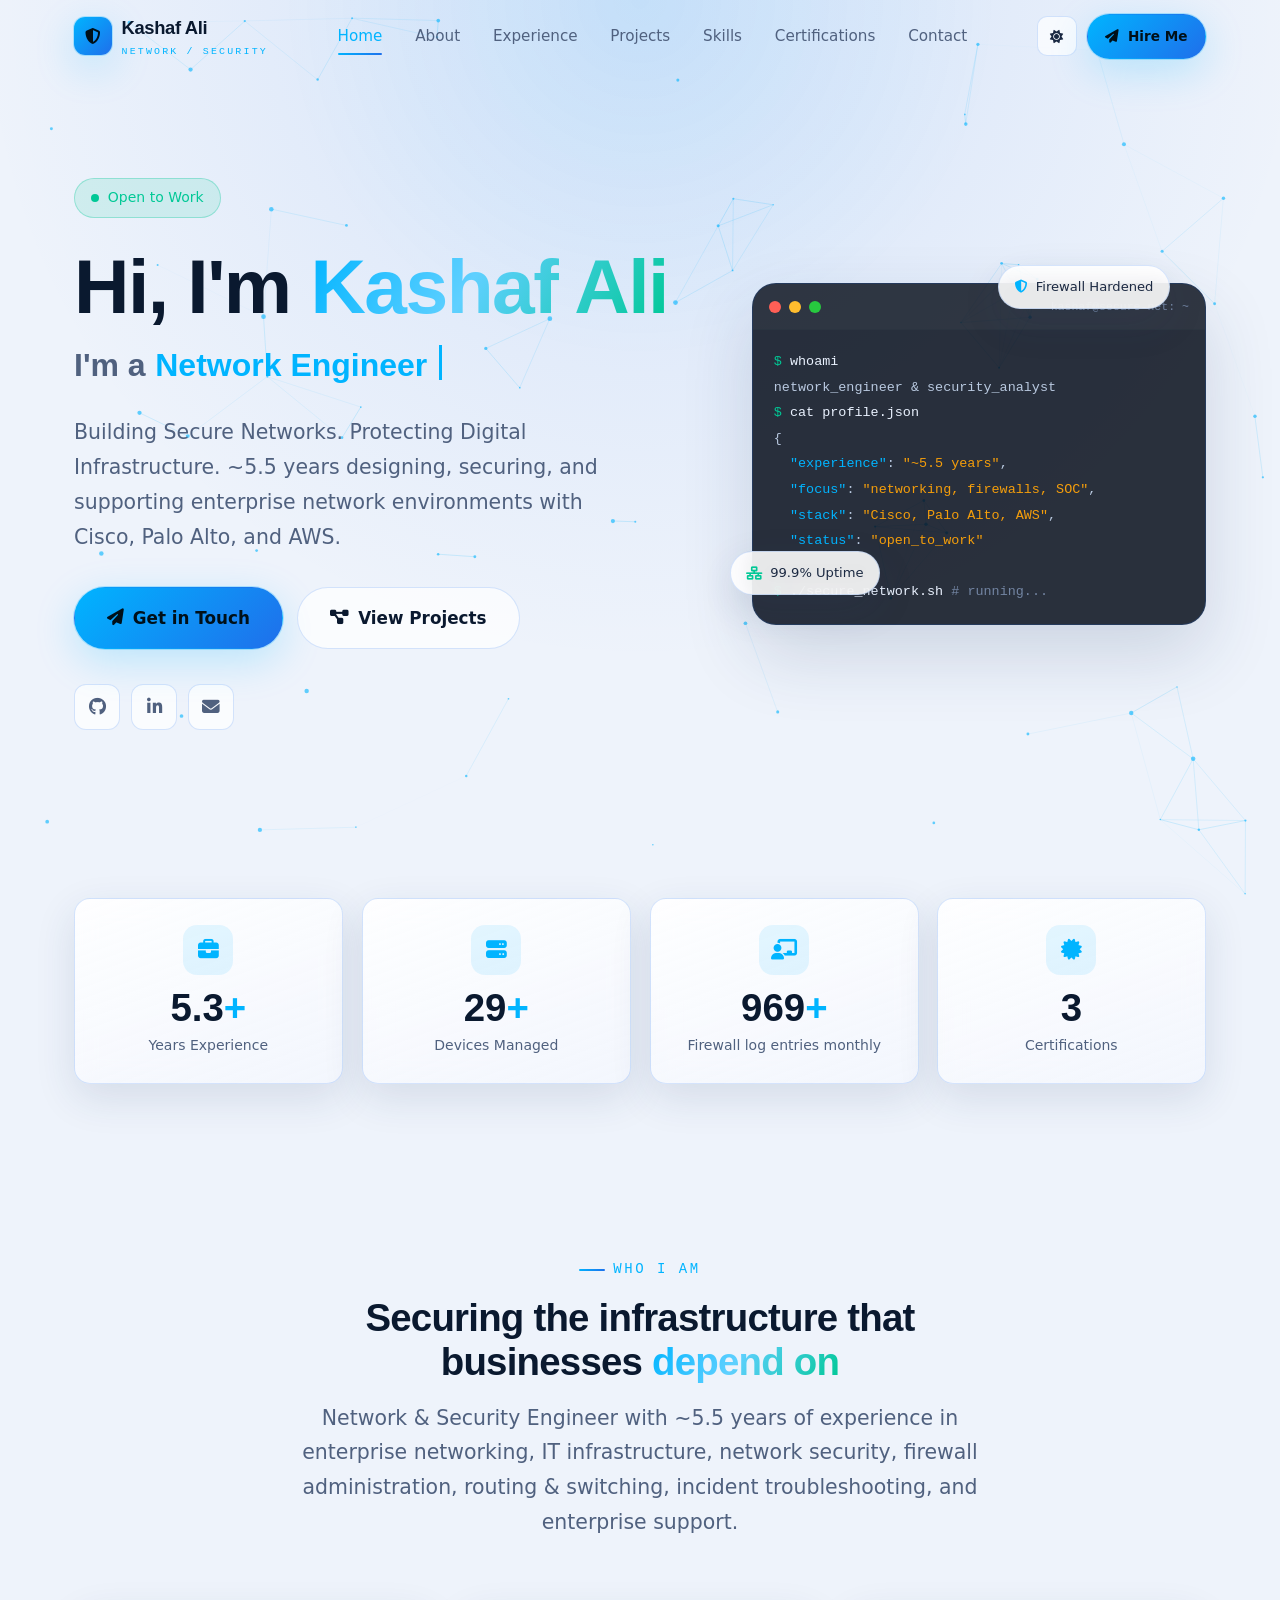
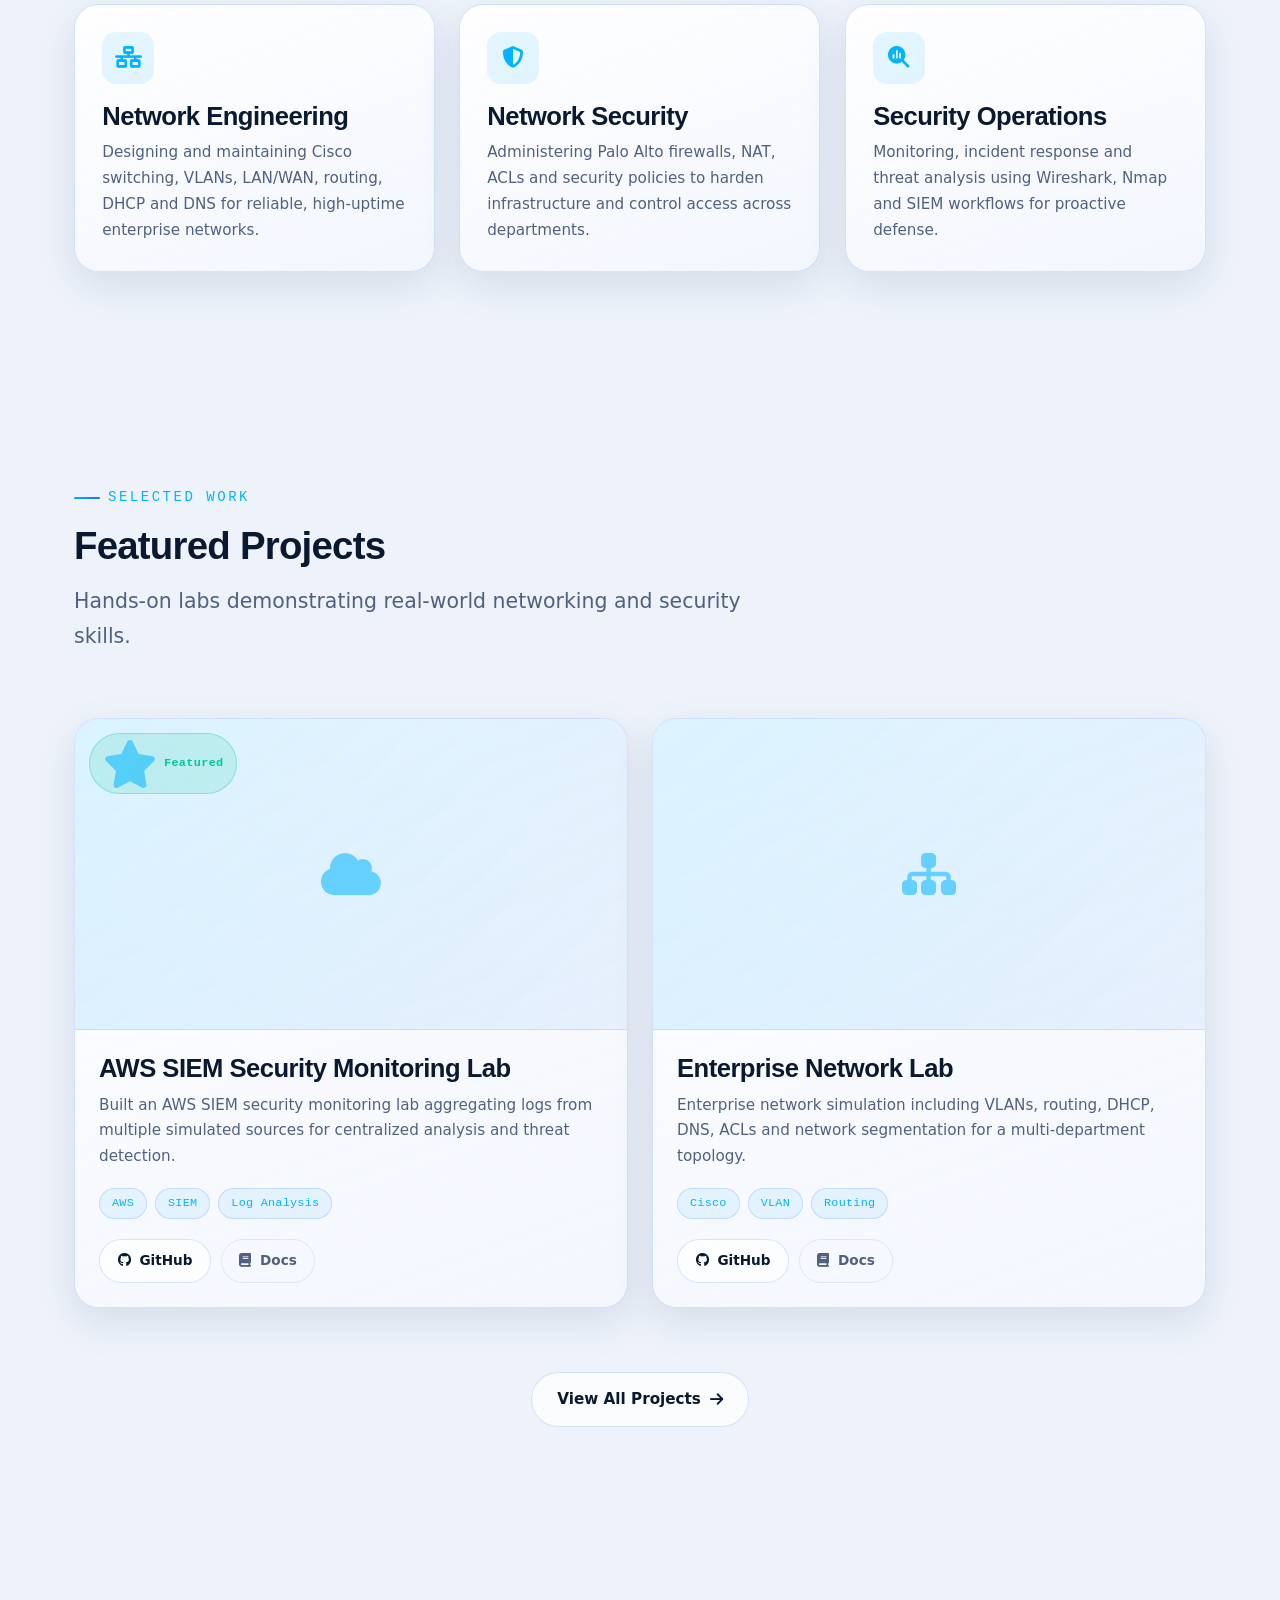
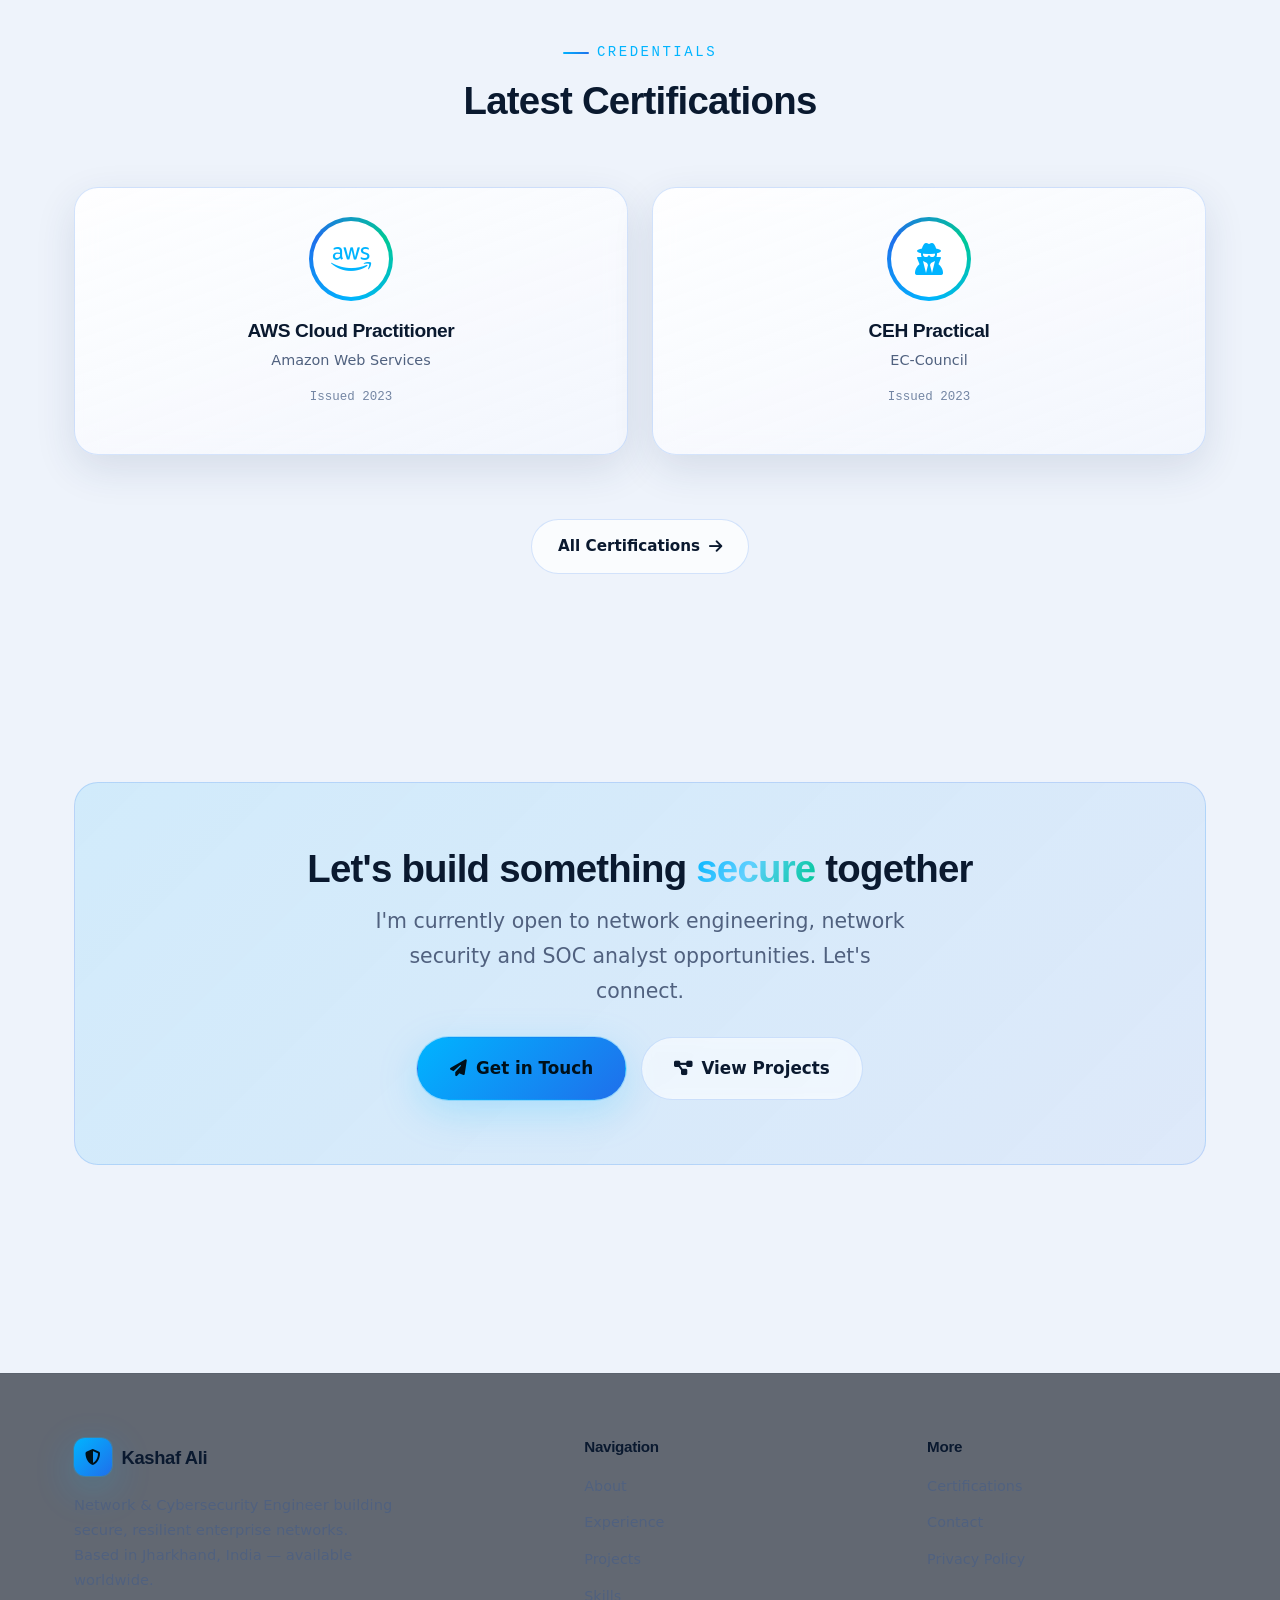
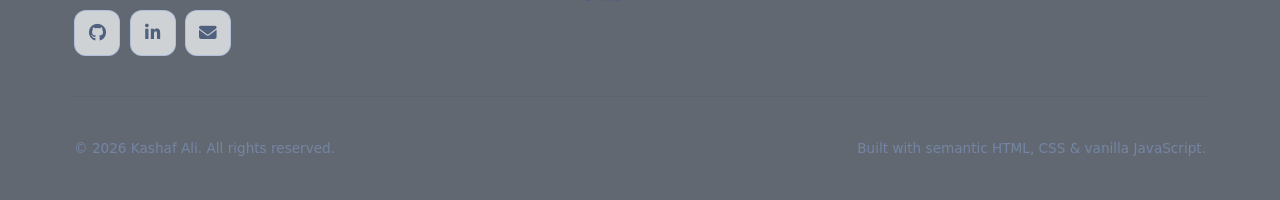
==== commit 34f752c4: "Update index.html" ====
--- a/index.html
+++ b/index.html
@@ -168,12 +168,12 @@
 					</div>
 					<div class="stat-card glass" data-reveal data-delay="2">
 						<div class="stat-card__icon"><i class="fa-solid fa-server"></i></div>
-						<div class="stat-card__value"><span data-counter data-target="">30</span><span class="suffix">+</span></div>
+						<div class="stat-card__value"><span data-counter data-target="30">0</span><span class="suffix">+</span></div>
 						<div class="stat-card__label">Devices Managed</div>
 					</div>
 					<div class="stat-card glass" data-reveal data-delay="3">
 						<div class="stat-card__icon"><i class="fa-solid fa-chalkboard-user"></i></div>
-						<div class="stat-card__value"><span data-counter data-target="">1000</span><span class="suffix">+</span></div>
+						<div class="stat-card__value"><span data-counter data-target="1000"></span><span class="suffix">+</span></div>
 						<div class="stat-card__label">Firewall log entries monthly</div>
 					</div>
 					<div class="stat-card glass" data-reveal data-delay="4">
@@ -191,7 +191,7 @@
 				<div class="section-head section-head--center" data-reveal>
 					<span class="eyebrow">Who I Am</span>
 					<h2 class="section-title">Securing the infrastructure that businesses <span class="gradient-text">depend on</span></h2>
-					<p class="section-subtitle">Network &amp; Security Engineer with ~2 years of experience in enterprise networking, IT infrastructure, network security, firewall administration, routing &amp; switching, incident troubleshooting, and enterprise support.</p>
+					<p class="section-subtitle">Network &amp; Security Engineer with ~5.5 years of experience in enterprise networking, IT infrastructure, network security, firewall administration, routing &amp; switching, incident troubleshooting, and enterprise support.</p>
 				</div>
 				<div class="grid grid--3">
 					<article class="feature-card glass" data-reveal data-delay="1">
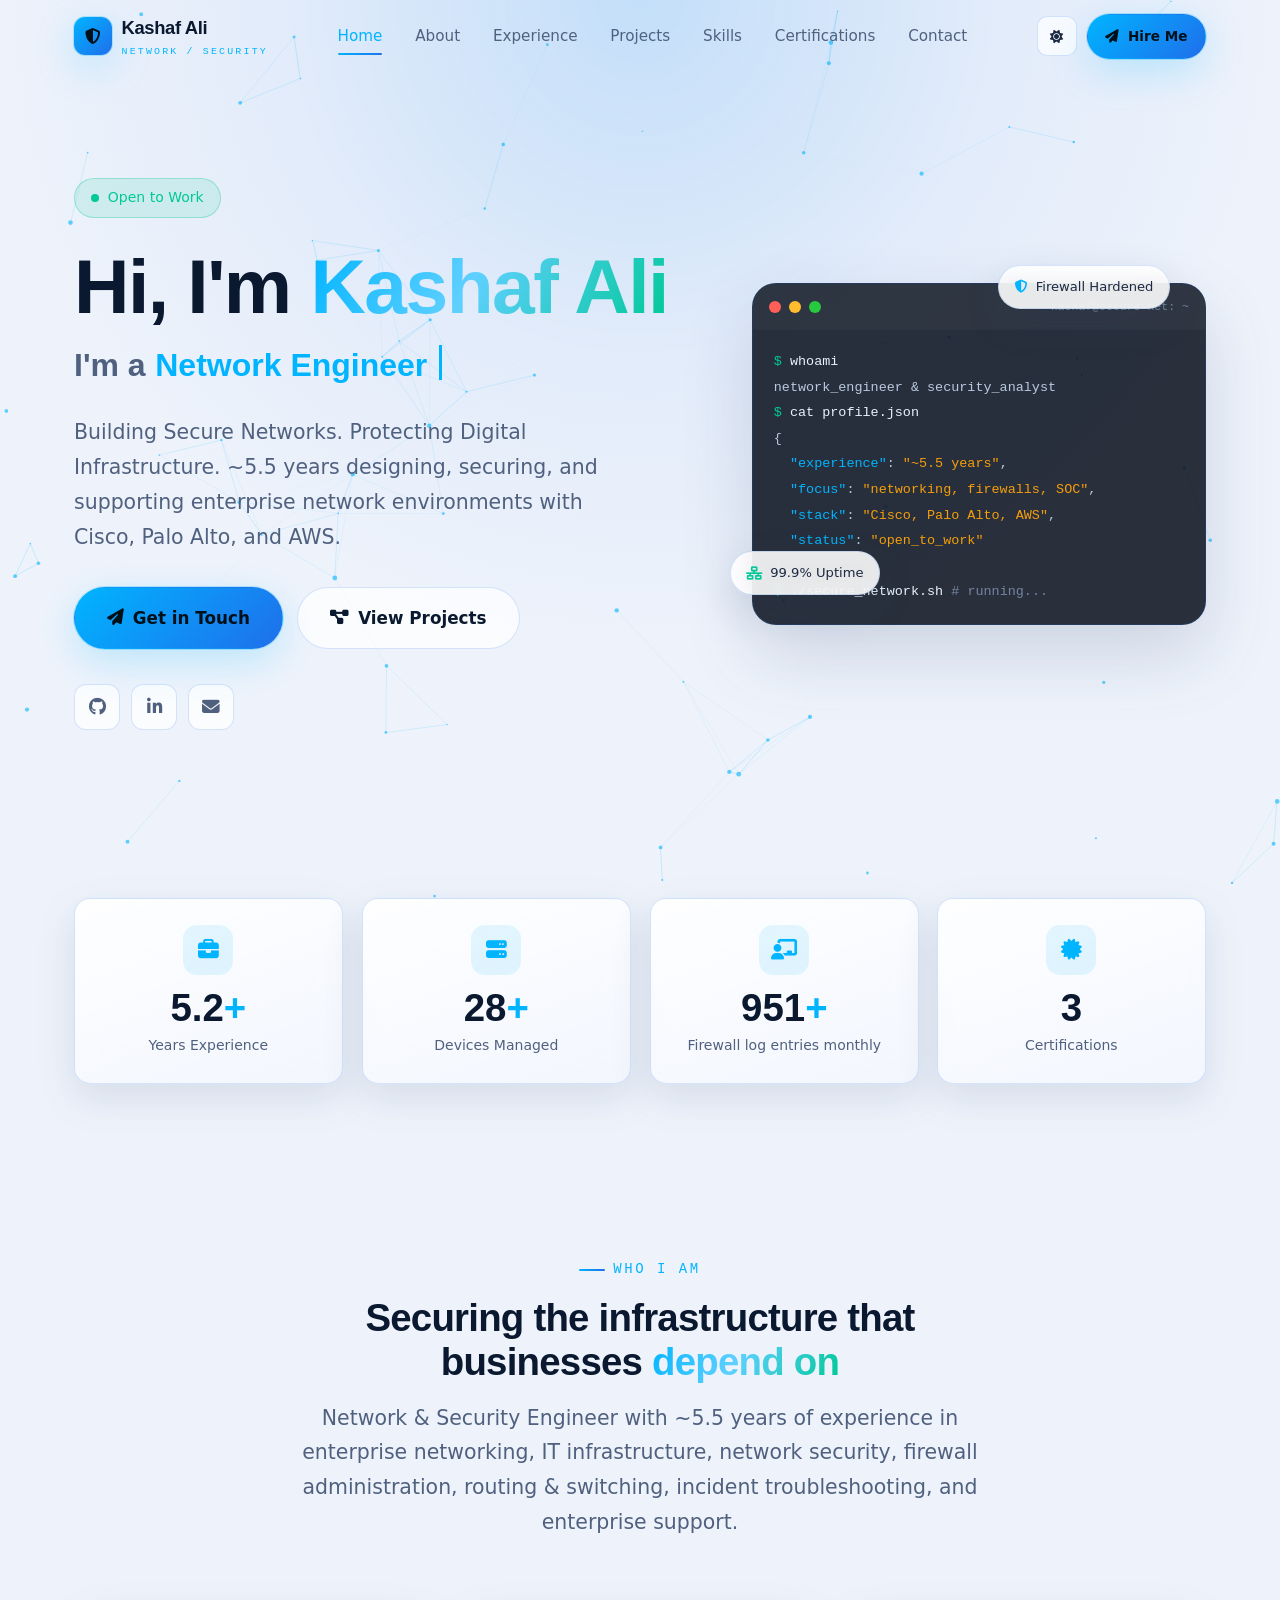
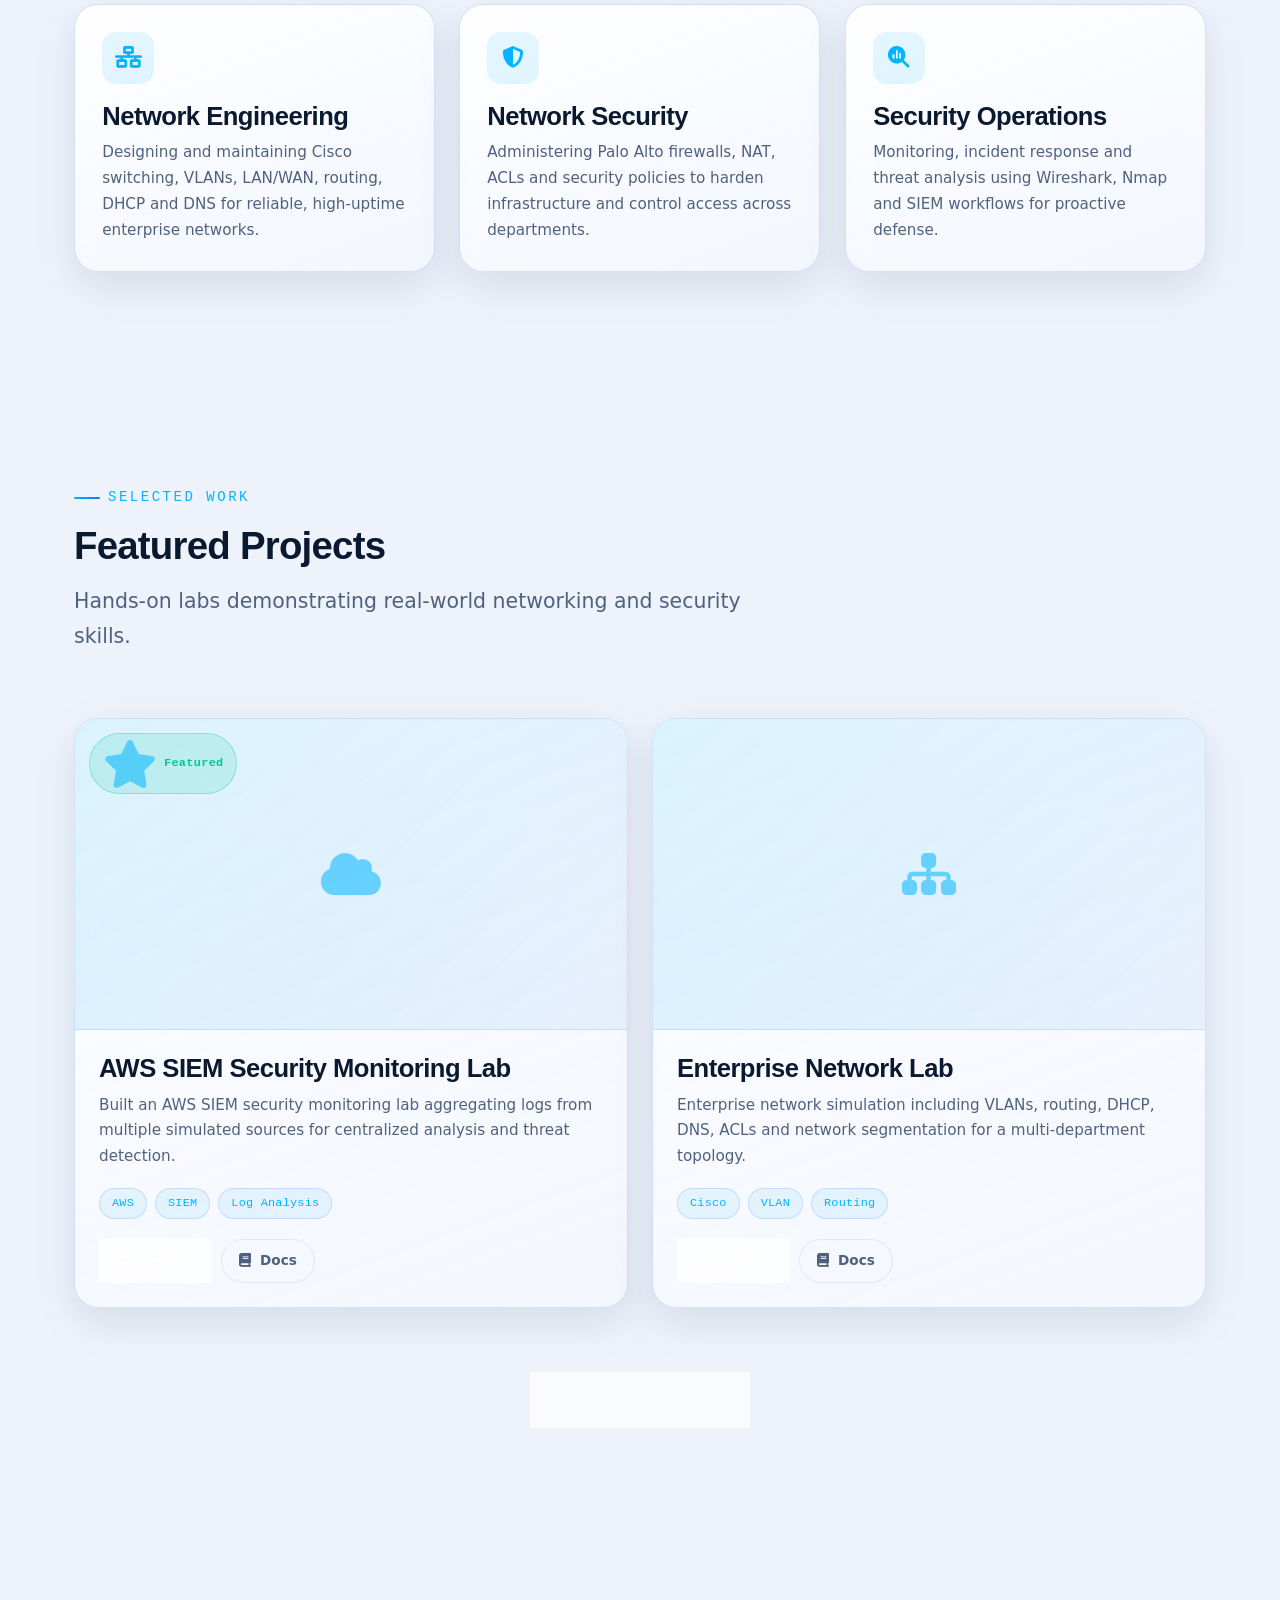
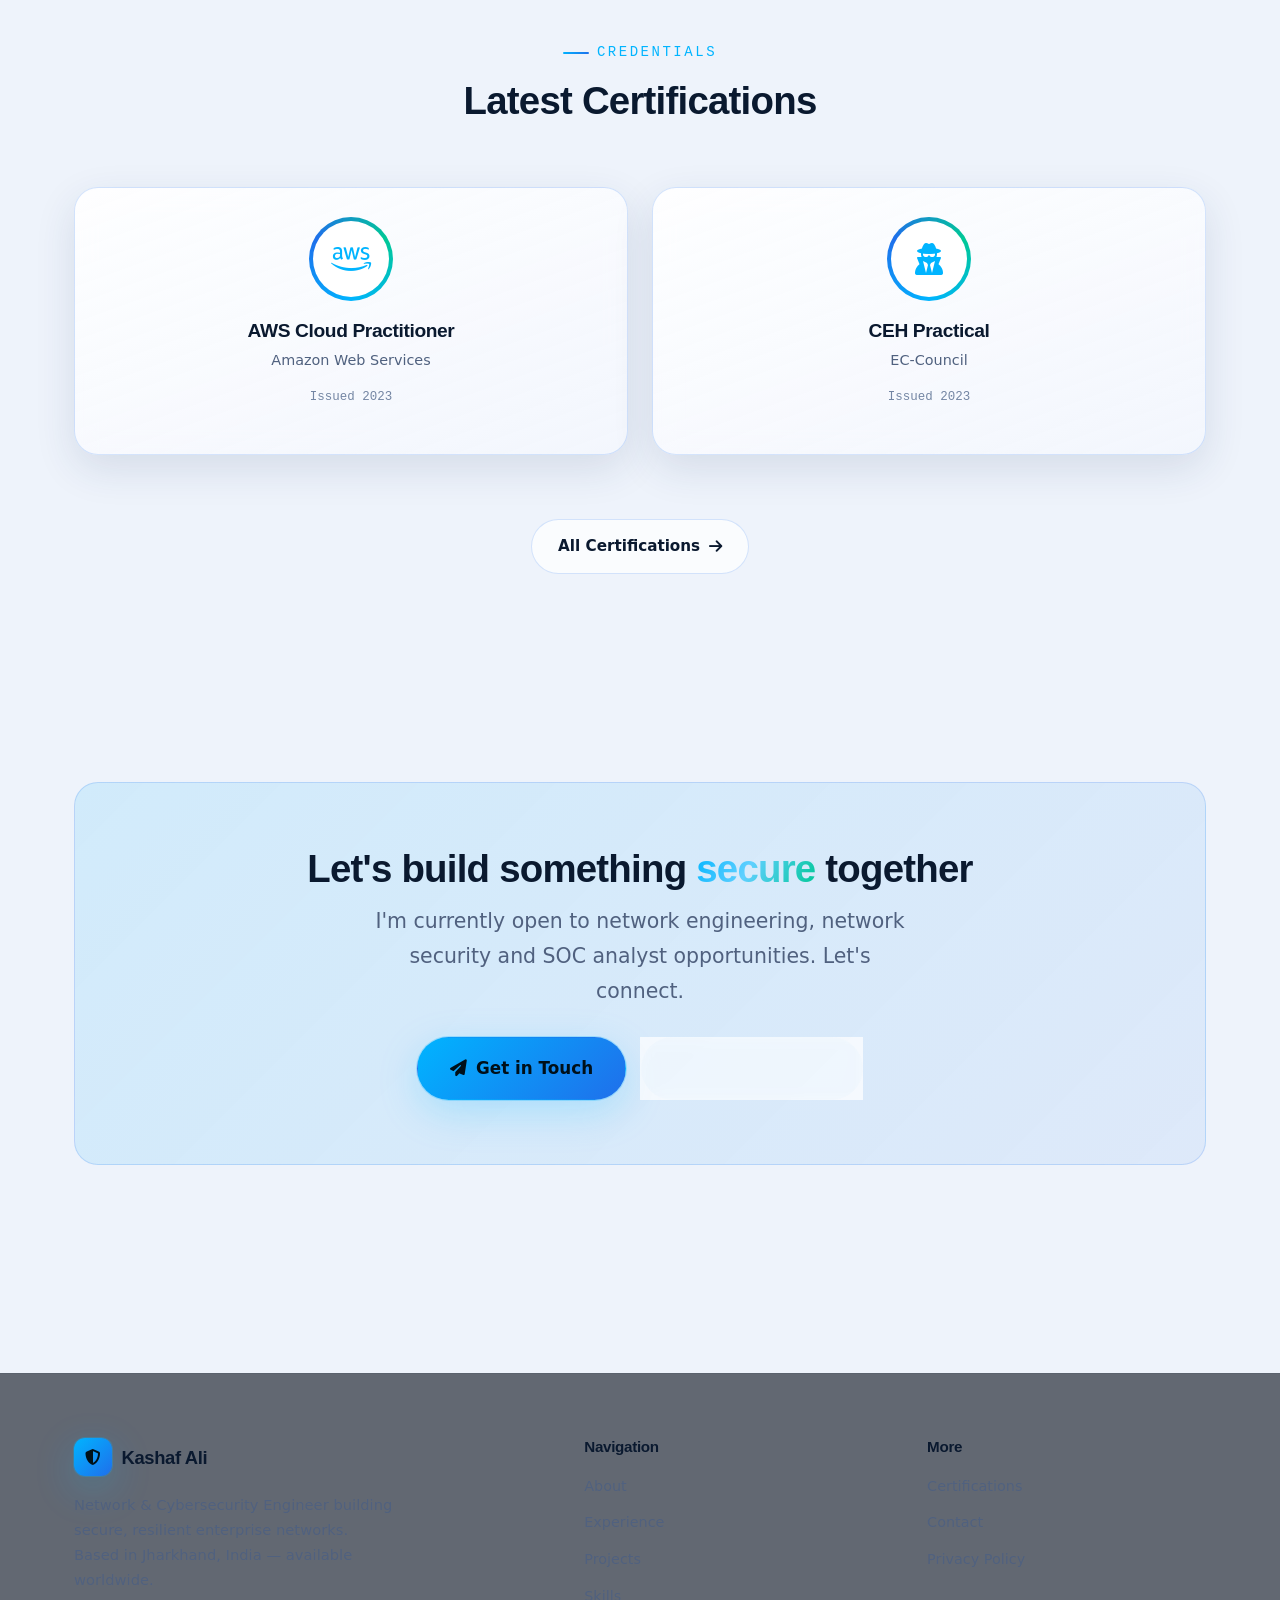
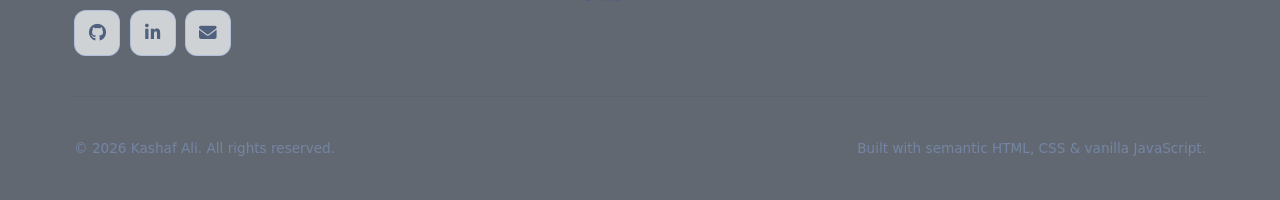
==== commit e7744a20: "Update index.html" ====
--- a/index.html
+++ b/index.html
@@ -7,7 +7,7 @@
 	<!-- Primary meta -->
 	<title>Kashaf Ali | Network &amp; Cybersecurity Engineer</title>
 	<meta name="description" content="Kashaf Ali — Network Engineer and Cybersecurity Professional with ~5.5 years in enterprise networking, firewall administration, routing &amp; switching, and security operations. Open to work." />
-	<meta name="keywords" content="Kashaf Ali, Network Engineer, Network Security Engineer, Cybersecurity, SOC Analyst, Cisco, Palo Alto, Firewall, Routing and Switching, VLAN, AWS, Portfolio" />
+	<meta name="keywords" content="Kashaf Ali, Network Engineer, Network Security Engineer, Cisco, Palo Alto, Firewall, Routing and Switching, VLAN, AWS, Portfolio" />
 	<meta name="author" content="Kashaf Ali" />
 	<meta name="robots" content="index, follow" />
 	<meta name="theme-color" content="#08111f" />
@@ -16,7 +16,7 @@
 	<!-- Open Graph -->
 	<meta property="og:type" content="website" />
 	<meta property="og:title" content="Kashaf Ali | Network &amp; Cybersecurity Engineer" />
-	<meta property="og:description" content="Network Engineer &amp; Cybersecurity Professional — Building Secure Networks. Protecting Digital Infrastructure." />
+	<meta property="og:description" content="Network Security Engineer &amp; Cybersecurity Professional — Building Secure Networks. Protecting Digital Infrastructure." />
 	<meta property="og:url" content="https://f0rtysev3n.github.io/portfolio/" />
 	<meta property="og:image" content="https://f0rtysev3n.github.io/portfolio/assets/images/og-cover.png" />
 	<meta property="og:site_name" content="Kashaf Ali Portfolio" />
